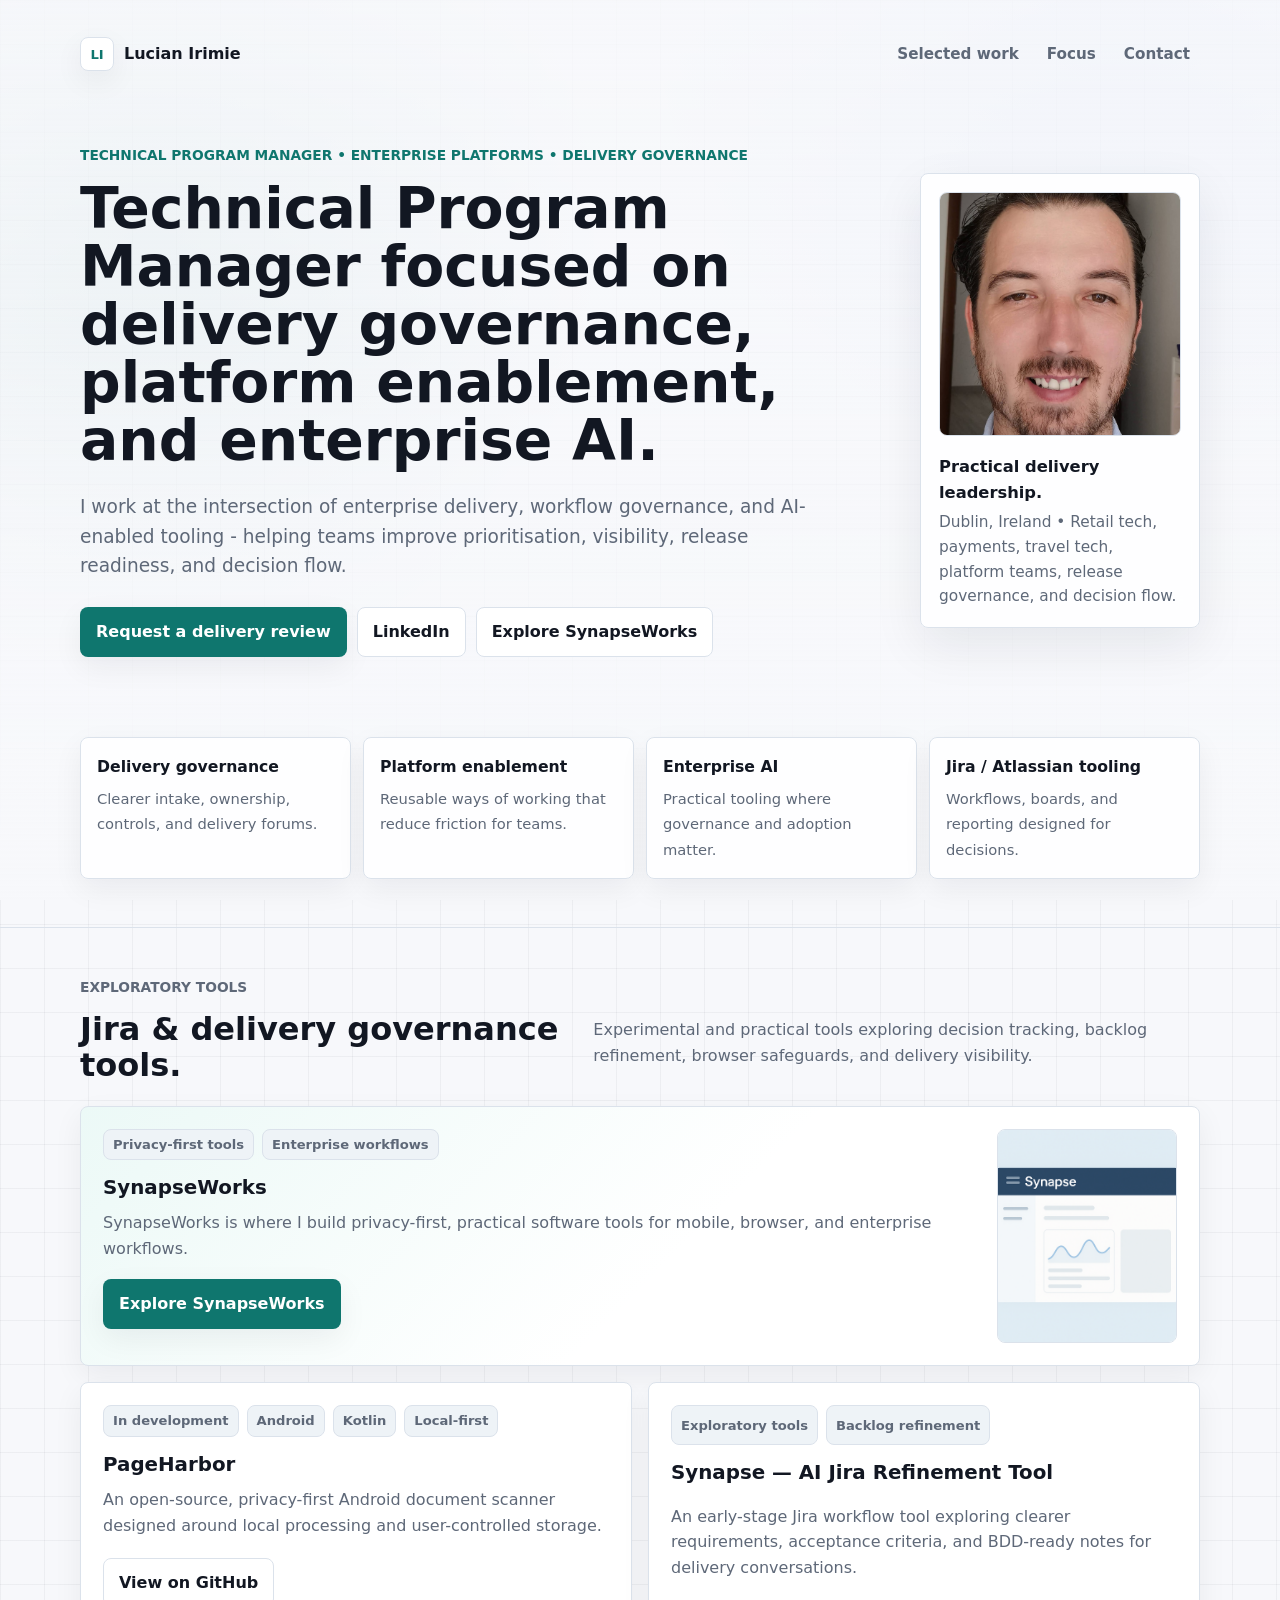
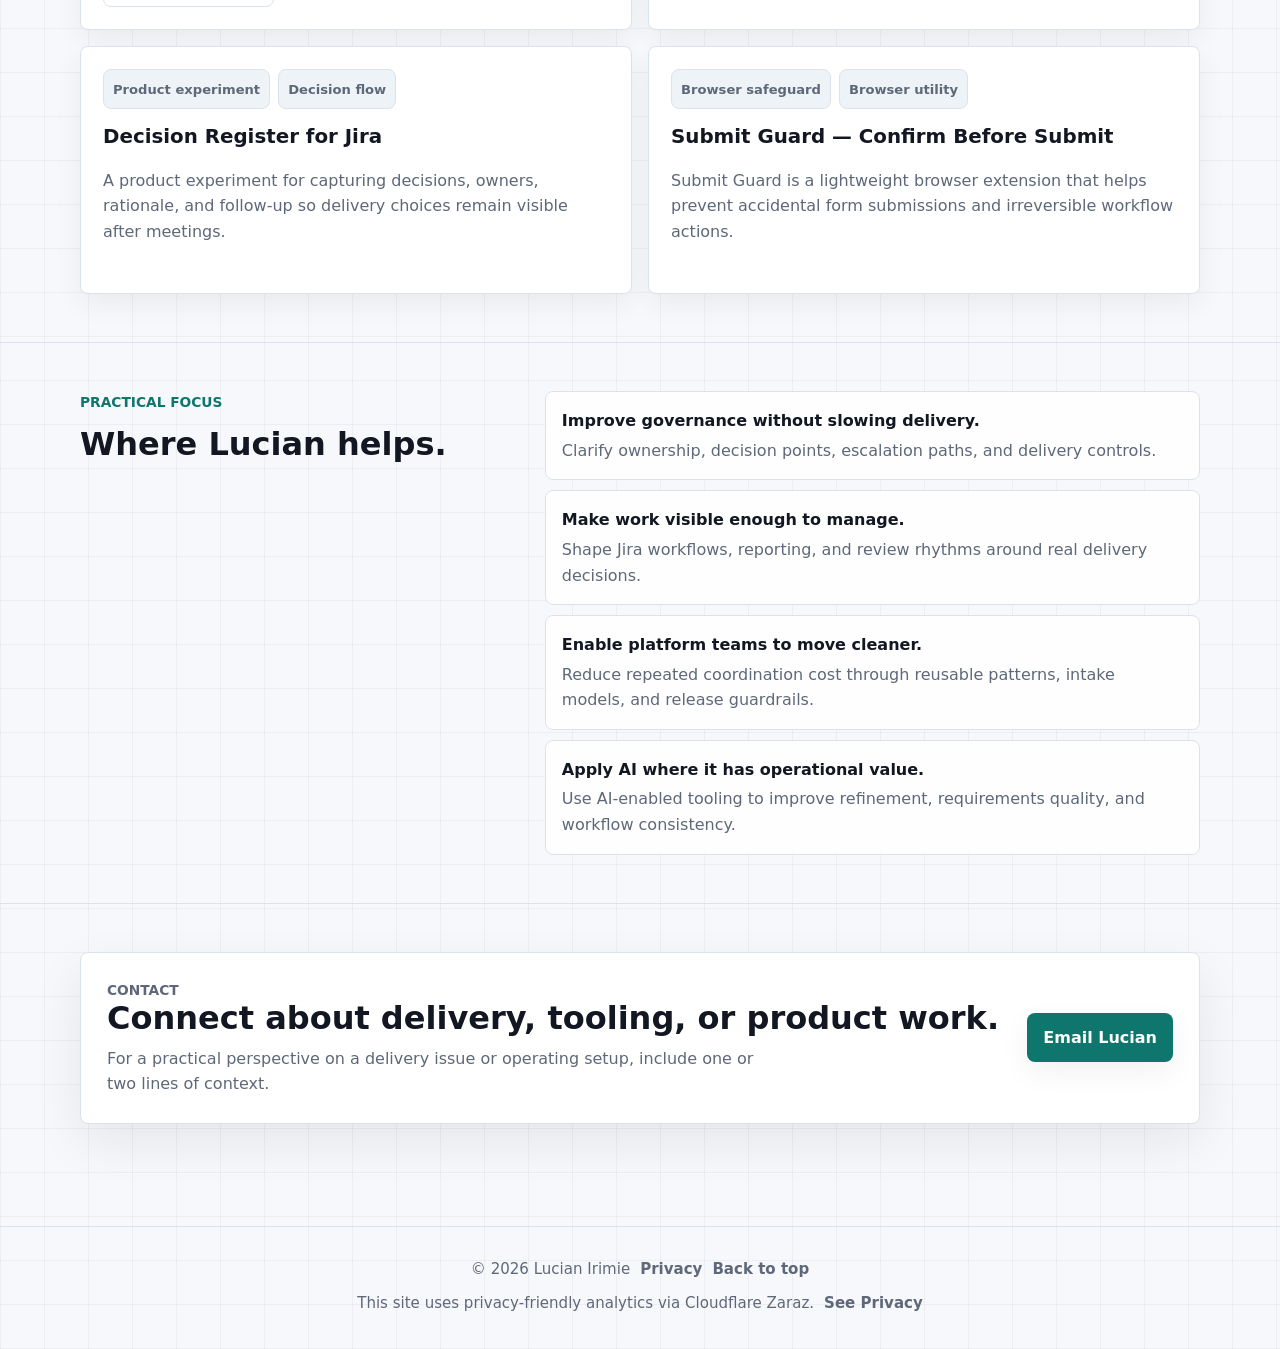
==== index.html @ dfde7362 "Add PageHarbor to personal website" ====
<!doctype html>
<html lang="en">
<head>
  <meta charset="utf-8" />
  <meta name="viewport" content="width=device-width,initial-scale=1" />

  <title>Lucian Irimie - Technical Program Manager (Dublin)</title>
  <meta name="description" content="Technical Program Manager in Dublin focused on enterprise platforms, delivery governance, AI transformation, and privacy-first software products." />
  <meta name="build" content="a409240b65177b49a47c2c579f7b86a7888f510a" />
  <link rel="canonical" href="https://www.lucianirimie.com/" />
  <meta name="robots" content="index,follow" />
  <meta name="keywords" content="Technical Program Manager Dublin, Programme Manager Dublin, Delivery Governance, Platform Enablement, Enterprise AI, Jira, Atlassian tooling, Workflow Governance, Release Readiness, Decision Flow, SynapseWorks" />
  <meta name="built-with" content="HTML, CSS • Static hosting • Cloudflare" />

  <!-- Browser UI color on mobile -->
  <meta name="theme-color" content="#f7f8fb" media="(prefers-color-scheme: light)">
  <meta name="theme-color" content="#0d1117" media="(prefers-color-scheme: dark)">

  <!-- Open Graph -->
  <meta property="og:title" content="Lucian Irimie - Technical Program Manager" />
  <meta property="og:description" content="Technical Program Manager in Dublin focused on enterprise platforms, delivery governance, AI transformation, and privacy-first software products." />
  <meta property="og:type" content="website" />
  <meta property="og:url" content="https://www.lucianirimie.com/" />
  <meta property="og:image" content="https://www.lucianirimie.com/Lucian%20Irimie.jpeg" />
  <meta property="og:image:width" content="1200" />
  <meta property="og:image:height" content="1200" />
  <meta property="og:site_name" content="Lucian Irimie" />
  <meta property="og:locale" content="en_IE" />

  <!-- Professional links -->
  <meta property="og:see_also" content="https://www.linkedin.com/in/lucianirimie/" />

  <!-- Favicon -->
  <link rel="icon" type="image/x-icon" href="/favicon.ico" />

  <!-- Preload hero image for faster LCP -->
  <link rel="preload" as="image" href="/Lucian%20Irimie.jpeg" fetchpriority="high" />

  <style>
    :root {
      color-scheme: light dark;
      --bg: #f7f8fb;
      --bg-2: #edf1f6;
      --surface: rgba(255,255,255,.86);
      --surface-strong: #ffffff;
      --ink: #121722;
      --muted: #5e6878;
      --soft: #eef3f7;
      --line: #dbe2eb;
      --accent: #0f766e;
      --accent-ink: #ffffff;
      --accent-soft: #dff5f1;
      --link: #0b5cad;
      --shadow: 0 18px 50px rgba(18,23,34,.08);
      --shadow-soft: 0 10px 30px rgba(18,23,34,.06);
      --radius: 8px;
      --max: 1120px;
    }

    @media (prefers-color-scheme: dark) {
      :root {
        --bg: #0d1117;
        --bg-2: #121821;
        --surface: rgba(18,24,33,.86);
        --surface-strong: #151c27;
        --ink: #eef3f8;
        --muted: #aab5c4;
        --soft: #192231;
        --line: #283446;
        --accent: #5eead4;
        --accent-ink: #06110f;
        --accent-soft: rgba(94,234,212,.14);
        --link: #8ec5ff;
        --shadow: 0 22px 60px rgba(0,0,0,.34);
        --shadow-soft: 0 12px 36px rgba(0,0,0,.24);
      }
    }

    * { box-sizing: border-box; }

    html { scroll-behavior: smooth; }

    body {
      margin: 0;
      min-height: 100dvh;
      font-family: system-ui, -apple-system, BlinkMacSystemFont, "Segoe UI", sans-serif;
      line-height: 1.6;
      color: var(--ink);
      background:
        radial-gradient(circle at 12% 8%, rgba(15,118,110,.12), transparent 28rem),
        radial-gradient(circle at 88% 0%, rgba(37,99,235,.10), transparent 30rem),
        linear-gradient(rgba(18,23,34,.045) 1px, transparent 1px),
        linear-gradient(90deg, rgba(18,23,34,.045) 1px, transparent 1px),
        var(--bg);
      background-size: auto, auto, 44px 44px, 44px 44px, auto;
      letter-spacing: 0;
    }

    body::before {
      content: "";
      position: fixed;
      inset: 0;
      pointer-events: none;
      background: linear-gradient(180deg, rgba(247,248,251,.86), rgba(247,248,251,.62) 38%, var(--bg) 100%);
      z-index: -1;
    }

    @media (prefers-color-scheme: dark) {
      body {
        background:
          radial-gradient(circle at 12% 8%, rgba(94,234,212,.12), transparent 28rem),
          radial-gradient(circle at 88% 0%, rgba(96,165,250,.08), transparent 30rem),
          linear-gradient(rgba(238,243,248,.035) 1px, transparent 1px),
          linear-gradient(90deg, rgba(238,243,248,.035) 1px, transparent 1px),
          var(--bg);
      }

      body::before {
        background: linear-gradient(180deg, rgba(13,17,23,.88), rgba(13,17,23,.72) 40%, var(--bg) 100%);
      }
    }

    a { color: var(--link); }

    img {
      display: block;
      max-width: 100%;
    }

    .skip-link {
      position: absolute;
      left: 18px;
      top: 12px;
      z-index: 20;
      padding: 10px 12px;
      border-radius: var(--radius);
      color: var(--accent-ink);
      background: var(--accent);
      transform: translateY(-140%);
      transition: transform .16s ease;
    }

    .skip-link:focus { transform: translateY(0); }

    .container {
      width: min(100% - 36px, var(--max));
      margin: 0 auto;
    }

    .site-header {
      padding: 22px 0 42px;
    }

    .topbar {
      display: flex;
      align-items: center;
      justify-content: space-between;
      gap: 18px;
      padding: 12px 0 34px;
    }

    .brand {
      display: inline-flex;
      align-items: center;
      gap: 10px;
      color: var(--ink);
      font-weight: 750;
      text-decoration: none;
    }

    .brand-mark {
      display: grid;
      width: 34px;
      height: 34px;
      place-items: center;
      border: 1px solid var(--line);
      border-radius: var(--radius);
      background: var(--surface-strong);
      box-shadow: var(--shadow-soft);
      color: var(--accent);
      font-size: .82rem;
      letter-spacing: 0;
    }

    .nav-links {
      display: flex;
      align-items: center;
      justify-content: flex-end;
      gap: 8px;
      flex-wrap: wrap;
    }

    .nav-links a {
      padding: 8px 10px;
      border-radius: var(--radius);
      color: var(--muted);
      font-size: .95rem;
      font-weight: 650;
      text-decoration: none;
    }

    .nav-links a:hover {
      color: var(--ink);
      background: var(--surface);
    }

    .hero {
      display: grid;
      grid-template-columns: minmax(0, 1fr) 280px;
      gap: 44px;
      align-items: center;
      padding: 36px 0 30px;
    }

    .eyebrow {
      margin: 0 0 14px;
      color: var(--accent);
      font-size: .86rem;
      font-weight: 800;
      letter-spacing: 0;
      text-transform: uppercase;
    }

    h1,
    h2,
    h3,
    p { margin-top: 0; }

    h1 {
      max-width: 820px;
      margin-bottom: 22px;
      font-size: 3.55rem;
      line-height: 1.02;
      font-weight: 760;
      letter-spacing: 0;
    }

    .hero-lede {
      max-width: 760px;
      margin-bottom: 26px;
      color: var(--muted);
      font-size: 1.16rem;
    }

    .hero-actions,
    .card-actions,
    .contact-actions {
      display: flex;
      flex-wrap: wrap;
      gap: 10px;
      align-items: center;
    }

    .btn {
      display: inline-flex;
      align-items: center;
      justify-content: center;
      min-height: 44px;
      padding: 11px 15px;
      border: 1px solid var(--line);
      border-radius: var(--radius);
      color: var(--ink);
      background: var(--surface);
      font-weight: 750;
      text-decoration: none;
      transition: transform .16s ease, border-color .16s ease, background .16s ease, box-shadow .16s ease;
    }

    .btn:hover {
      transform: translateY(-1px);
      border-color: color-mix(in srgb, var(--accent) 44%, var(--line));
      box-shadow: var(--shadow-soft);
    }

    .btn-primary {
      border-color: transparent;
      color: var(--accent-ink);
      background: var(--accent);
      box-shadow: var(--shadow-soft);
    }

    .btn-secondary {
      background: var(--surface-strong);
    }

    .btn-text {
      border-color: transparent;
      background: transparent;
      color: var(--muted);
      box-shadow: none;
    }

    .btn-text:hover {
      color: var(--ink);
      background: var(--surface);
      box-shadow: none;
    }

    .profile-card {
      align-self: center;
      justify-self: end;
      display: grid;
      gap: 18px;
      width: min(100%, 280px);
      padding: 18px;
      border: 1px solid var(--line);
      border-radius: var(--radius);
      background: var(--surface);
      box-shadow: var(--shadow);
      backdrop-filter: blur(14px);
    }

    .profile-card img {
      width: 100%;
      height: 244px;
      aspect-ratio: 1 / 1;
      border: 1px solid var(--line);
      border-radius: var(--radius);
      object-fit: cover;
      object-position: center;
      background: var(--soft);
    }

    .profile-card p {
      margin: 0;
      color: var(--muted);
      font-size: .96rem;
    }

    .profile-card strong {
      display: block;
      margin-bottom: 4px;
      color: var(--ink);
      font-size: 1.02rem;
    }

    main {
      padding-bottom: 54px;
    }

    .section {
      padding: 48px 0;
      border-top: 1px solid var(--line);
    }

    .section-header {
      display: grid;
      grid-template-columns: minmax(0, .8fr) minmax(0, 1fr);
      gap: 28px;
      align-items: end;
      margin-bottom: 22px;
    }

    h2 {
      margin-bottom: 0;
      font-size: 2rem;
      line-height: 1.12;
      font-weight: 740;
      letter-spacing: 0;
    }

    .section-header p,
    .muted {
      color: var(--muted);
    }

    .credibility-strip {
      padding-top: 8px;
      border-top: 0;
    }

    .signal-grid {
      display: grid;
      grid-template-columns: repeat(4, minmax(0, 1fr));
      gap: 12px;
    }

    .signal {
      min-height: 118px;
      padding: 16px;
      border: 1px solid var(--line);
      border-radius: var(--radius);
      background: color-mix(in srgb, var(--surface-strong) 84%, transparent);
      box-shadow: var(--shadow-soft);
    }

    .signal strong {
      display: block;
      margin-bottom: 7px;
      font-size: .98rem;
    }

    .signal span {
      color: var(--muted);
      font-size: .92rem;
    }

    .work-grid {
      display: grid;
      grid-template-columns: repeat(2, minmax(0, 1fr));
      gap: 16px;
    }

    .work-card {
      position: relative;
      display: grid;
      min-height: 248px;
      padding: 22px;
      border: 1px solid var(--line);
      border-radius: var(--radius);
      background: var(--surface-strong);
      box-shadow: var(--shadow-soft);
      overflow: hidden;
      transition: transform .16s ease, border-color .16s ease, box-shadow .16s ease;
    }

    .work-card:hover {
      transform: translateY(-2px);
      border-color: color-mix(in srgb, var(--accent) 42%, var(--line));
      box-shadow: var(--shadow);
    }

    .work-card.featured {
      grid-template-columns: minmax(0, 1fr) 180px;
      gap: 22px;
      grid-column: span 2;
      min-height: 260px;
      background:
        linear-gradient(135deg, color-mix(in srgb, var(--accent-soft) 60%, transparent), transparent 54%),
        var(--surface-strong);
    }

    .work-card h3 {
      margin-bottom: 9px;
      font-size: 1.24rem;
      line-height: 1.25;
      letter-spacing: 0;
    }

    .work-card p {
      margin-bottom: 18px;
      color: var(--muted);
    }

    .work-card .card-actions {
      margin-top: auto;
    }

    .work-meta {
      display: flex;
      flex-wrap: wrap;
      gap: 8px;
      margin-bottom: 16px;
    }

    .pill {
      display: inline-flex;
      align-items: center;
      min-height: 28px;
      padding: 4px 9px;
      border: 1px solid var(--line);
      border-radius: var(--radius);
      color: var(--muted);
      background: var(--soft);
      font-size: .82rem;
      font-weight: 700;
    }

    .work-media {
      align-self: stretch;
      min-height: 180px;
      border: 1px solid var(--line);
      border-radius: var(--radius);
      background: var(--soft);
      overflow: hidden;
    }

    .work-media img {
      width: 100%;
      height: 100%;
      object-fit: cover;
    }

    @media (min-width: 921px) {
      .work-grid {
        grid-template-columns: repeat(6, minmax(0, 1fr));
      }

      .work-card {
        grid-column: span 3;
      }

      .work-card.featured {
        grid-column: span 6;
      }
    }

    .focus-grid {
      display: grid;
      grid-template-columns: .8fr 1.2fr;
      gap: 28px;
      align-items: start;
    }

    .focus-list {
      display: grid;
      gap: 10px;
      margin: 0;
      padding: 0;
      list-style: none;
    }

    .focus-list li {
      padding: 16px;
      border: 1px solid var(--line);
      border-radius: var(--radius);
      background: var(--surface);
    }

    .focus-list strong {
      display: block;
      margin-bottom: 4px;
    }

    .focus-list span {
      color: var(--muted);
    }

    .contact-panel {
      display: grid;
      grid-template-columns: minmax(0, 1fr) auto;
      gap: 24px;
      align-items: center;
      padding: 26px;
      border: 1px solid var(--line);
      border-radius: var(--radius);
      background: var(--surface-strong);
      box-shadow: var(--shadow);
    }

    .contact-panel h2 {
      margin-bottom: 9px;
    }

    .contact-panel p {
      max-width: 680px;
      margin-bottom: 0;
      color: var(--muted);
    }

    footer {
      padding: 30px 0 34px;
      border-top: 1px solid var(--line);
      color: var(--muted);
      font-size: .94rem;
    }

    .footer-inner {
      display: grid;
      gap: 10px;
    }

    .footer-links,
    .footer-note {
      display: flex;
      gap: 10px;
      align-items: center;
      justify-content: center;
      flex-wrap: wrap;
      text-align: center;
    }

    .footer-links a,
    .footer-note a {
      color: var(--muted);
      font-weight: 650;
      text-decoration: none;
    }

    .footer-links a:hover,
    .footer-note a:hover {
      color: var(--ink);
      text-decoration: underline;
      text-underline-offset: 3px;
    }

    :focus-visible {
      outline: 3px solid color-mix(in srgb, var(--accent) 72%, white);
      outline-offset: 3px;
      border-radius: var(--radius);
    }

    @media (prefers-reduced-motion: reduce) {
      *,
      *::before,
      *::after {
        scroll-behavior: auto !important;
        transition: none !important;
      }
    }

    @media (max-width: 920px) {
      .hero {
        grid-template-columns: 1fr;
        gap: 28px;
        padding-top: 18px;
      }

      .profile-card {
        grid-template-columns: 112px minmax(0, 1fr);
        align-items: center;
        justify-self: stretch;
        width: 100%;
      }

      .profile-card img {
        width: 112px;
        height: 112px;
      }

      .section-header,
      .focus-grid,
      .contact-panel {
        grid-template-columns: 1fr;
      }

      .signal-grid {
        grid-template-columns: repeat(2, minmax(0, 1fr));
      }
    }

    @media (max-width: 680px) {
      .container {
        width: min(100% - 28px, var(--max));
      }

      .site-header {
        padding-top: 12px;
      }

      .topbar {
        align-items: flex-start;
        padding-bottom: 22px;
      }

      .nav-links {
        display: none;
      }

      h1 {
        font-size: 2.28rem;
        line-height: 1.08;
      }

      h2 {
        font-size: 1.65rem;
      }

      .hero-lede {
        font-size: 1.04rem;
      }

      .hero-actions,
      .contact-actions,
      .card-actions {
        align-items: stretch;
        flex-direction: column;
      }

      .btn {
        width: 100%;
      }

      .signal-grid,
      .work-grid {
        grid-template-columns: 1fr;
      }

      .work-card.featured {
        grid-template-columns: 1fr;
        grid-column: auto;
      }

      .work-media {
        min-height: 150px;
      }

      .profile-card {
        grid-template-columns: 84px minmax(0, 1fr);
        gap: 14px;
        padding: 14px;
      }

      .profile-card img {
        width: 84px;
        height: 84px;
      }

      .section {
        padding: 38px 0;
      }

      .contact-panel {
        padding: 20px;
      }
    }
  </style>

  <!-- JSON-LD: Person + SoftwareApplication -->
  <script type="application/ld+json">
  {
    "@context":"https://schema.org",
    "@graph":[
      {
        "@type":"Person",
        "name":"Lucian Irimie",
        "jobTitle":"Technical Program Manager",
        "url":"https://www.lucianirimie.com",
        "image":"https://www.lucianirimie.com/Lucian%20Irimie.jpeg",
        "description":"Technical Program Manager in Dublin focused on delivery governance, platform enablement, enterprise AI, and practical workflow tooling.",
        "knowsAbout":[
          "Delivery governance",
          "Platform enablement",
          "Enterprise AI",
          "Jira and Atlassian tooling",
          "Release readiness"
        ],
        "sameAs":[
          "https://www.linkedin.com/in/lucianirimie/",
          "https://github.com/lucianRME"
        ],
        "address":{
          "@type":"PostalAddress",
          "addressLocality":"Dublin",
          "addressCountry":"Ireland"
        }
      },
      {
        "@type": "SoftwareApplication",
        "name": "SynapseWorks",
        "applicationCategory": "BusinessApplication",
        "operatingSystem": "Web",
        "url": "https://synapseworks.org",
        "creator": {"@type": "Person", "name": "Lucian Irimie", "url":"https://www.lucianirimie.com"},
        "description": "SynapseWorks is a product and tooling home for delivery governance, AI-enabled workflow refinement, and Jira-oriented productivity tools.",
        "offers": {"@type":"Offer","price":"0","priceCurrency":"EUR"}
      }
    ]
  }
  </script>
</head>

<body>
  <a class="skip-link" href="#main">Skip to main content</a>

  <header class="site-header">
    <div class="container">
      <nav class="topbar" aria-label="Primary">
        <a class="brand" href="/" aria-label="Lucian Irimie home">
          <span class="brand-mark" aria-hidden="true">LI</span>
          <span>Lucian Irimie</span>
        </a>
        <div class="nav-links">
          <a href="#work">Selected work</a>
          <a href="#focus">Focus</a>
          <a href="#contact">Contact</a>
        </div>
      </nav>

      <section class="hero" aria-labelledby="hero-title">
        <div>
          <p class="eyebrow">Technical Program Manager • Enterprise Platforms • Delivery Governance</p>
          <h1 id="hero-title">Technical Program Manager focused on delivery governance, platform enablement, and enterprise AI.</h1>
          <p class="hero-lede">
            I work at the intersection of enterprise delivery, workflow governance, and AI-enabled tooling - helping teams improve prioritisation, visibility, release readiness, and decision flow.
          </p>

          <div class="hero-actions" aria-label="Primary actions">
            <a class="btn btn-primary" id="hero-contact-btn" href="mailto:contact@lucianirimie.com?subject=Delivery%20review">
              Request a delivery review
            </a>
            <a class="btn btn-secondary" id="hero-linkedin-btn" href="https://www.linkedin.com/in/lucianirimie/" target="_blank" rel="noopener">
              LinkedIn
            </a>
            <a class="btn btn-secondary" id="hero-demo-btn" href="https://synapseworks.org" target="_blank" rel="noopener">
              Explore SynapseWorks
            </a>
          </div>
        </div>

        <aside class="profile-card" aria-label="Profile summary">
          <img src="/Lucian%20Irimie.jpeg" alt="Portrait of Lucian Irimie" width="1200" height="1200" loading="eager" />
          <p>
            <strong>Practical delivery leadership.</strong>
            Dublin, Ireland • Retail tech, payments, travel tech, platform teams, release governance, and decision flow.
          </p>
        </aside>
      </section>
    </div>
  </header>

  <main id="main">
    <section class="section credibility-strip" aria-label="Positioning">
      <div class="container">
        <div class="signal-grid">
          <div class="signal">
            <strong>Delivery governance</strong>
            <span>Clearer intake, ownership, controls, and delivery forums.</span>
          </div>
          <div class="signal">
            <strong>Platform enablement</strong>
            <span>Reusable ways of working that reduce friction for teams.</span>
          </div>
          <div class="signal">
            <strong>Enterprise AI</strong>
            <span>Practical tooling where governance and adoption matter.</span>
          </div>
          <div class="signal">
            <strong>Jira / Atlassian tooling</strong>
            <span>Workflows, boards, and reporting designed for decisions.</span>
          </div>
        </div>
      </div>
    </section>

    <section class="section" id="work" aria-labelledby="work-title">
      <div class="container">
        <div class="section-header">
          <div>
            <p class="eyebrow">Exploratory tools</p>
            <h2 id="work-title">Jira &amp; delivery governance tools.</h2>
          </div>
          <p>
            Experimental and practical tools exploring decision tracking, backlog refinement, browser safeguards, and delivery visibility.
          </p>
        </div>

        <div class="work-grid">
          <article class="work-card featured">
            <div>
              <div class="work-meta" aria-label="SynapseWorks themes">
                <span class="pill">Privacy-first tools</span>
                <span class="pill">Enterprise workflows</span>
              </div>
              <h3>SynapseWorks</h3>
              <p>
                SynapseWorks is where I build privacy-first, practical software tools for mobile, browser, and enterprise workflows.
              </p>
              <div class="card-actions">
                <a class="btn btn-primary" id="synapse-demo-btn" href="https://synapseworks.org" target="_blank" rel="noopener">
                  Explore SynapseWorks
                </a>
              </div>
            </div>
            <div class="work-media" aria-hidden="true">
              <img src="/synapse-preview.png" alt="" loading="lazy" width="560" height="360" />
            </div>
          </article>

          <article class="work-card">
            <div class="work-meta">
              <span class="pill">In development</span>
              <span class="pill">Android</span>
              <span class="pill">Kotlin</span>
              <span class="pill">Local-first</span>
            </div>
            <h3>PageHarbor</h3>
            <p>
              An open-source, privacy-first Android document scanner designed around local processing and user-controlled storage.
            </p>
            <div class="card-actions">
              <a class="btn btn-secondary" id="pageharbor-github-btn" href="https://github.com/lucianRME/pageharbor-android" target="_blank" rel="noopener">
                View on GitHub
              </a>
            </div>
          </article>

          <article class="work-card">
            <div class="work-meta">
              <span class="pill">Exploratory tools</span>
              <span class="pill">Backlog refinement</span>
            </div>
            <h3>Synapse &mdash; AI Jira Refinement Tool</h3>
            <p>
              An early-stage Jira workflow tool exploring clearer requirements, acceptance criteria, and BDD-ready notes for delivery conversations.
            </p>
          </article>

          <article class="work-card">
            <div class="work-meta">
              <span class="pill">Product experiment</span>
              <span class="pill">Decision flow</span>
            </div>
            <h3>Decision Register for Jira</h3>
            <p>
              A product experiment for capturing decisions, owners, rationale, and follow-up so delivery choices remain visible after meetings.
            </p>
          </article>

          <article class="work-card">
            <div class="work-meta">
              <span class="pill">Browser safeguard</span>
              <span class="pill">Browser utility</span>
            </div>
            <h3>Submit Guard &mdash; Confirm Before Submit</h3>
            <p>
              Submit Guard is a lightweight browser extension that helps prevent accidental form submissions and irreversible workflow actions.
            </p>
          </article>
        </div>
      </div>
    </section>

    <section class="section" id="focus" aria-labelledby="focus-title">
      <div class="container">
        <div class="focus-grid">
          <div>
            <p class="eyebrow">Practical focus</p>
            <h2 id="focus-title">Where Lucian helps.</h2>
          </div>

          <ul class="focus-list">
            <li>
              <strong>Improve governance without slowing delivery.</strong>
              <span>Clarify ownership, decision points, escalation paths, and delivery controls.</span>
            </li>
            <li>
              <strong>Make work visible enough to manage.</strong>
              <span>Shape Jira workflows, reporting, and review rhythms around real delivery decisions.</span>
            </li>
            <li>
              <strong>Enable platform teams to move cleaner.</strong>
              <span>Reduce repeated coordination cost through reusable patterns, intake models, and release guardrails.</span>
            </li>
            <li>
              <strong>Apply AI where it has operational value.</strong>
              <span>Use AI-enabled tooling to improve refinement, requirements quality, and workflow consistency.</span>
            </li>
          </ul>
        </div>
      </div>
    </section>

    <section class="section" id="contact" aria-labelledby="contact-title">
      <div class="container">
        <div class="contact-panel">
          <div>
            <p class="eyebrow">Contact</p>
            <h2 id="contact-title">Connect about delivery, tooling, or product work.</h2>
            <p>
              For a practical perspective on a delivery issue or operating setup, include one or two lines of context.
            </p>
          </div>
          <div class="contact-actions">
            <a class="btn btn-primary" href="mailto:contact@lucianirimie.com">
              Email Lucian
            </a>
          </div>
        </div>
      </div>
    </section>
  </main>

  <footer>
    <div class="container footer-inner">
      <div class="footer-links">
        <span>&copy; <span id="y"></span> Lucian Irimie</span>
        <a href="/privacy/" class="footer-link">Privacy</a>
        <a href="#main" class="footer-link">Back to top</a>
      </div>
      <div class="footer-note">
        <span>This site uses privacy-friendly analytics via Cloudflare Zaraz.</span>
        <a href="/privacy/">See Privacy</a>
      </div>
    </div>
  </footer>

  <script>
    document.getElementById('y').textContent = new Date().getFullYear();
  </script>
</body>
</html>
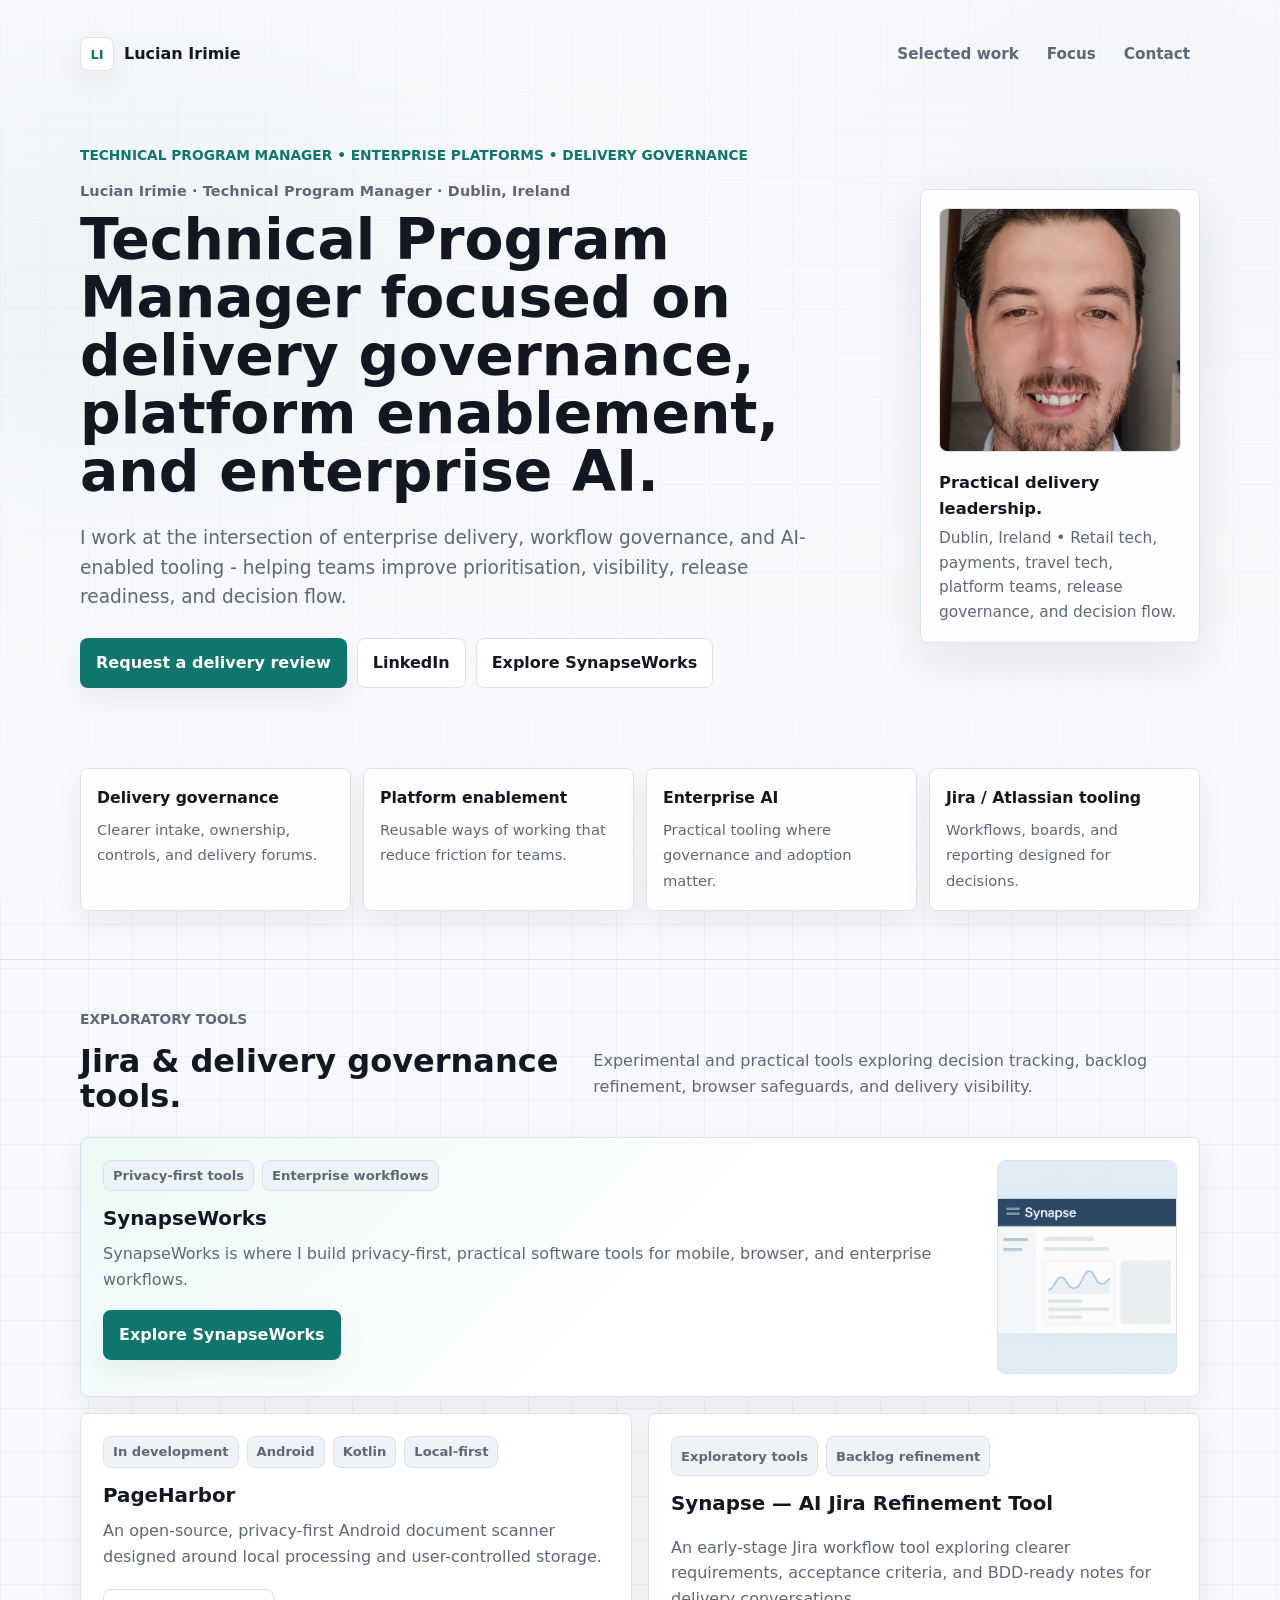
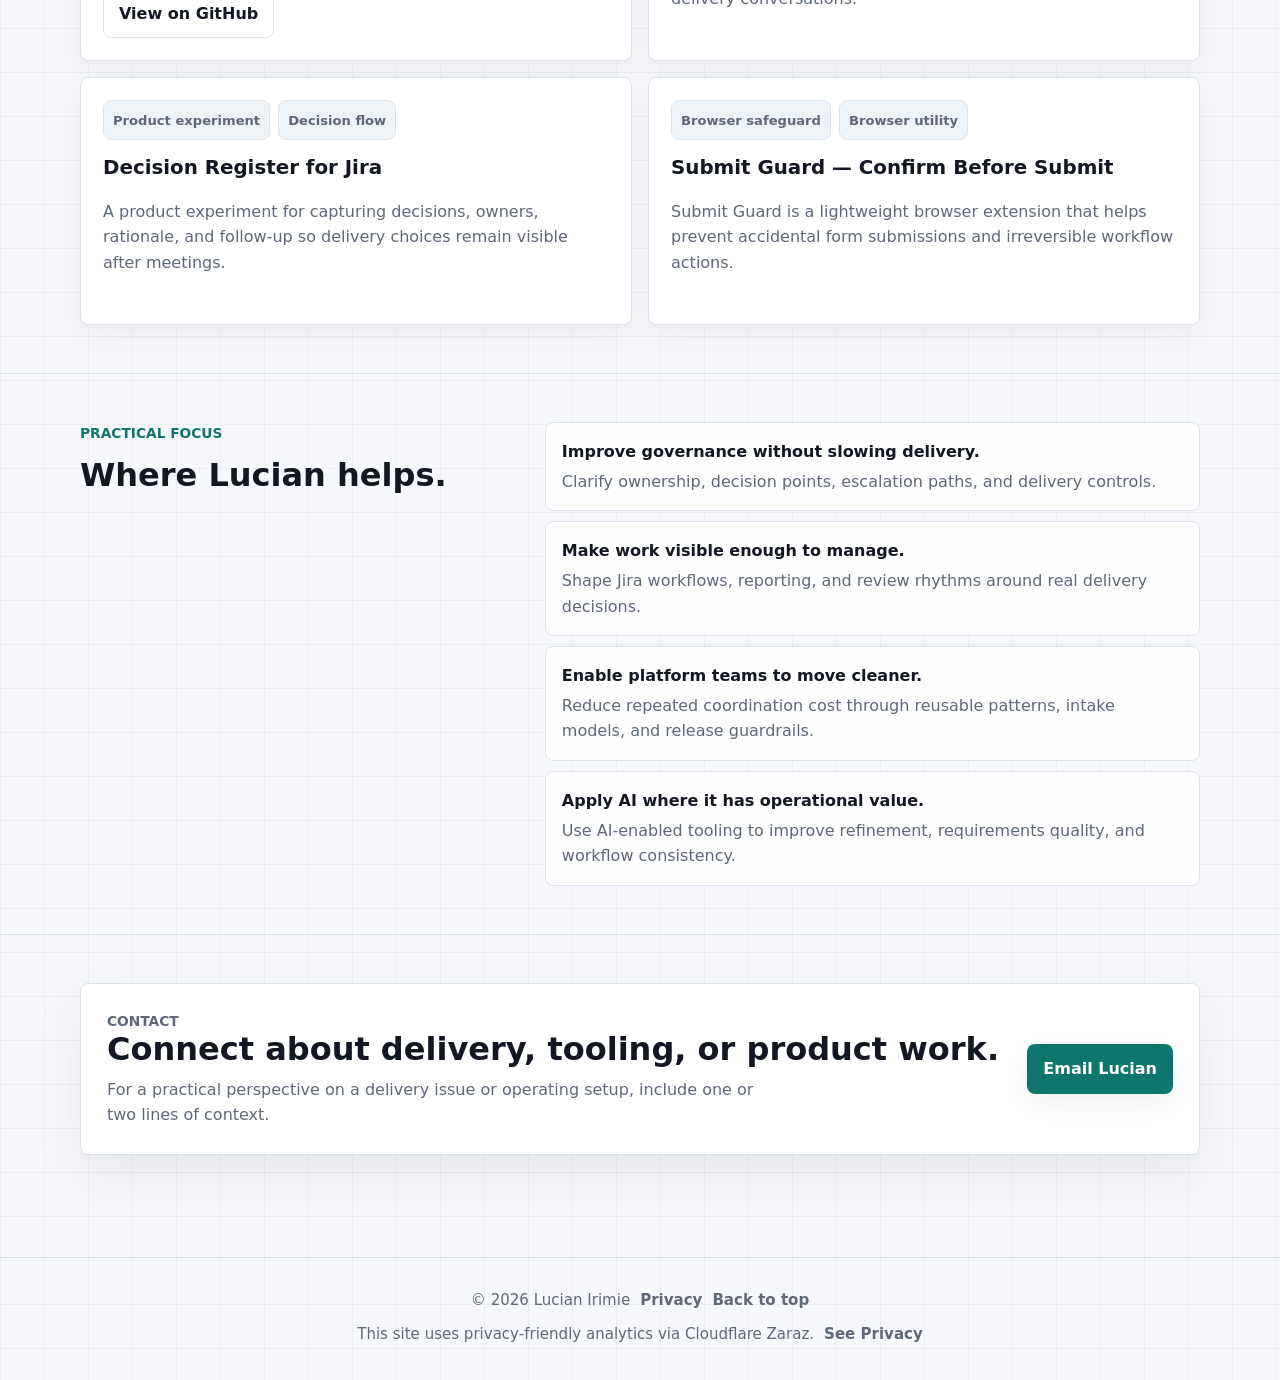
==== commit 2eee84f1: "Improve personal SEO identity signals" ====
--- a/index.html
+++ b/index.html
@@ -21,7 +21,7 @@
   <meta property="og:description" content="Technical Program Manager in Dublin focused on enterprise platforms, delivery governance, AI transformation, and privacy-first software products." />
   <meta property="og:type" content="website" />
   <meta property="og:url" content="https://www.lucianirimie.com/" />
-  <meta property="og:image" content="https://www.lucianirimie.com/Lucian%20Irimie.jpeg" />
+  <meta property="og:image" content="https://www.lucianirimie.com/lucian-irimie-dublin.jpg" />
   <meta property="og:image:width" content="1200" />
   <meta property="og:image:height" content="1200" />
   <meta property="og:site_name" content="Lucian Irimie" />
@@ -34,7 +34,7 @@
   <link rel="icon" type="image/x-icon" href="/favicon.ico" />
 
   <!-- Preload hero image for faster LCP -->
-  <link rel="preload" as="image" href="/Lucian%20Irimie.jpeg" fetchpriority="high" />
+  <link rel="preload" as="image" href="/lucian-irimie-dublin.jpg" fetchpriority="high" />
 
   <style>
     :root {
@@ -221,6 +221,14 @@
       text-transform: uppercase;
     }
 
+    .identity-line {
+      margin: 0 0 8px;
+      color: var(--muted);
+      font-size: .9rem;
+      font-weight: 650;
+      letter-spacing: .01em;
+    }
+
     h1,
     h2,
     h3,
@@ -706,18 +714,35 @@
     }
   </style>
 
-  <!-- JSON-LD: Person + SoftwareApplication -->
+  <!-- JSON-LD: WebSite + ProfilePage + Person + SoftwareApplication -->
   <script type="application/ld+json">
   {
     "@context":"https://schema.org",
     "@graph":[
       {
+        "@id":"https://www.lucianirimie.com/#website",
+        "@type":"WebSite",
+        "name":"Lucian Irimie",
+        "url":"https://www.lucianirimie.com/",
+        "publisher":{"@id":"https://www.lucianirimie.com/#person"}
+      },
+      {
+        "@id":"https://www.lucianirimie.com/#profile",
+        "@type":"ProfilePage",
+        "url":"https://www.lucianirimie.com/",
+        "name":"Lucian Irimie, Technical Program Manager in Dublin, Ireland",
+        "isPartOf":{"@id":"https://www.lucianirimie.com/#website"},
+        "mainEntity":{"@id":"https://www.lucianirimie.com/#person"}
+      },
+      {
+        "@id":"https://www.lucianirimie.com/#person",
         "@type":"Person",
         "name":"Lucian Irimie",
         "jobTitle":"Technical Program Manager",
-        "url":"https://www.lucianirimie.com",
-        "image":"https://www.lucianirimie.com/Lucian%20Irimie.jpeg",
+        "url":"https://www.lucianirimie.com/",
+        "image":"https://www.lucianirimie.com/lucian-irimie-dublin.jpg",
         "description":"Technical Program Manager in Dublin focused on delivery governance, platform enablement, enterprise AI, and practical workflow tooling.",
+        "mainEntityOfPage":{"@id":"https://www.lucianirimie.com/#profile"},
         "knowsAbout":[
           "Delivery governance",
           "Platform enablement",
@@ -741,7 +766,7 @@
         "applicationCategory": "BusinessApplication",
         "operatingSystem": "Web",
         "url": "https://synapseworks.org",
-        "creator": {"@type": "Person", "name": "Lucian Irimie", "url":"https://www.lucianirimie.com"},
+        "creator":{"@id":"https://www.lucianirimie.com/#person"},
         "description": "SynapseWorks is a product and tooling home for delivery governance, AI-enabled workflow refinement, and Jira-oriented productivity tools.",
         "offers": {"@type":"Offer","price":"0","priceCurrency":"EUR"}
       }
@@ -770,6 +795,7 @@
       <section class="hero" aria-labelledby="hero-title">
         <div>
           <p class="eyebrow">Technical Program Manager • Enterprise Platforms • Delivery Governance</p>
+          <p class="identity-line">Lucian Irimie · Technical Program Manager · Dublin, Ireland</p>
           <h1 id="hero-title">Technical Program Manager focused on delivery governance, platform enablement, and enterprise AI.</h1>
           <p class="hero-lede">
             I work at the intersection of enterprise delivery, workflow governance, and AI-enabled tooling - helping teams improve prioritisation, visibility, release readiness, and decision flow.
@@ -789,7 +815,7 @@
         </div>
 
         <aside class="profile-card" aria-label="Profile summary">
-          <img src="/Lucian%20Irimie.jpeg" alt="Portrait of Lucian Irimie" width="1200" height="1200" loading="eager" />
+          <img src="/lucian-irimie-dublin.jpg" alt="Lucian Irimie, Technical Program Manager in Dublin, Ireland" width="1200" height="1200" loading="eager" />
           <p>
             <strong>Practical delivery leadership.</strong>
             Dublin, Ireland • Retail tech, payments, travel tech, platform teams, release governance, and decision flow.
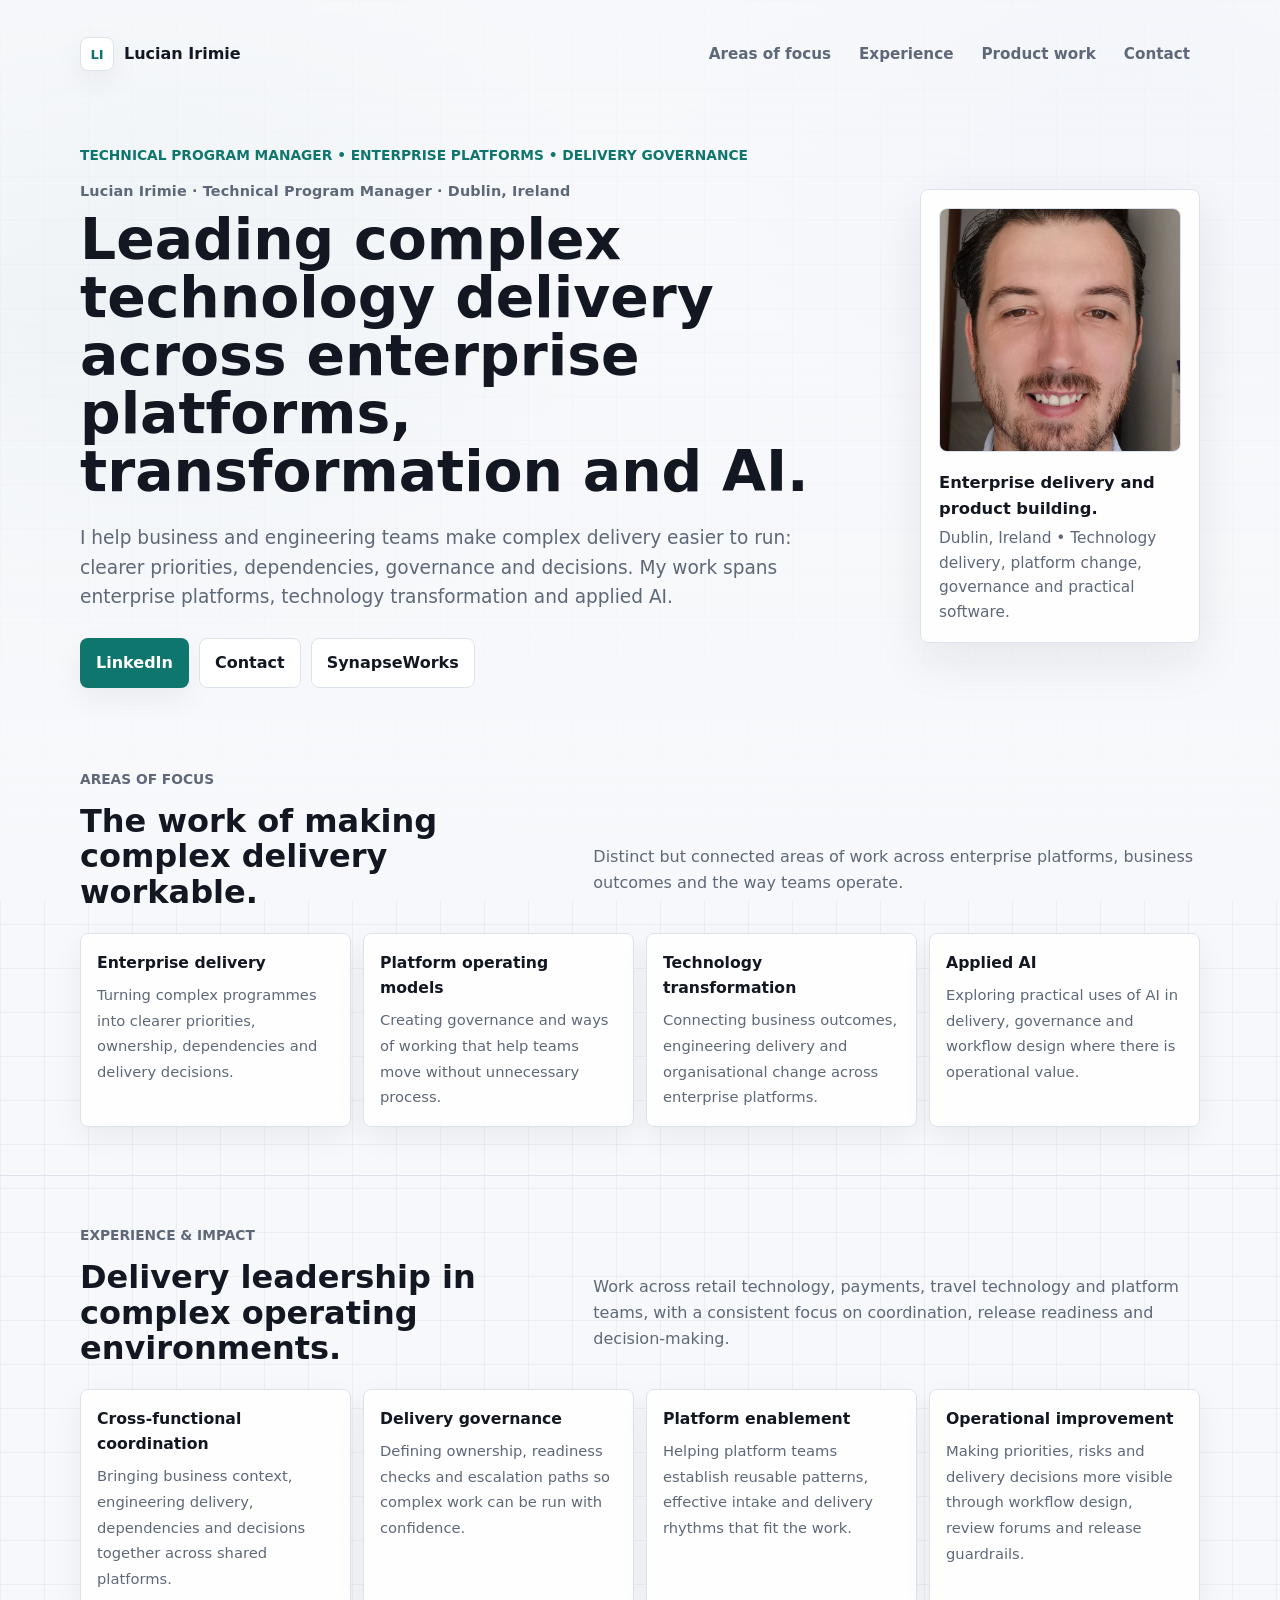
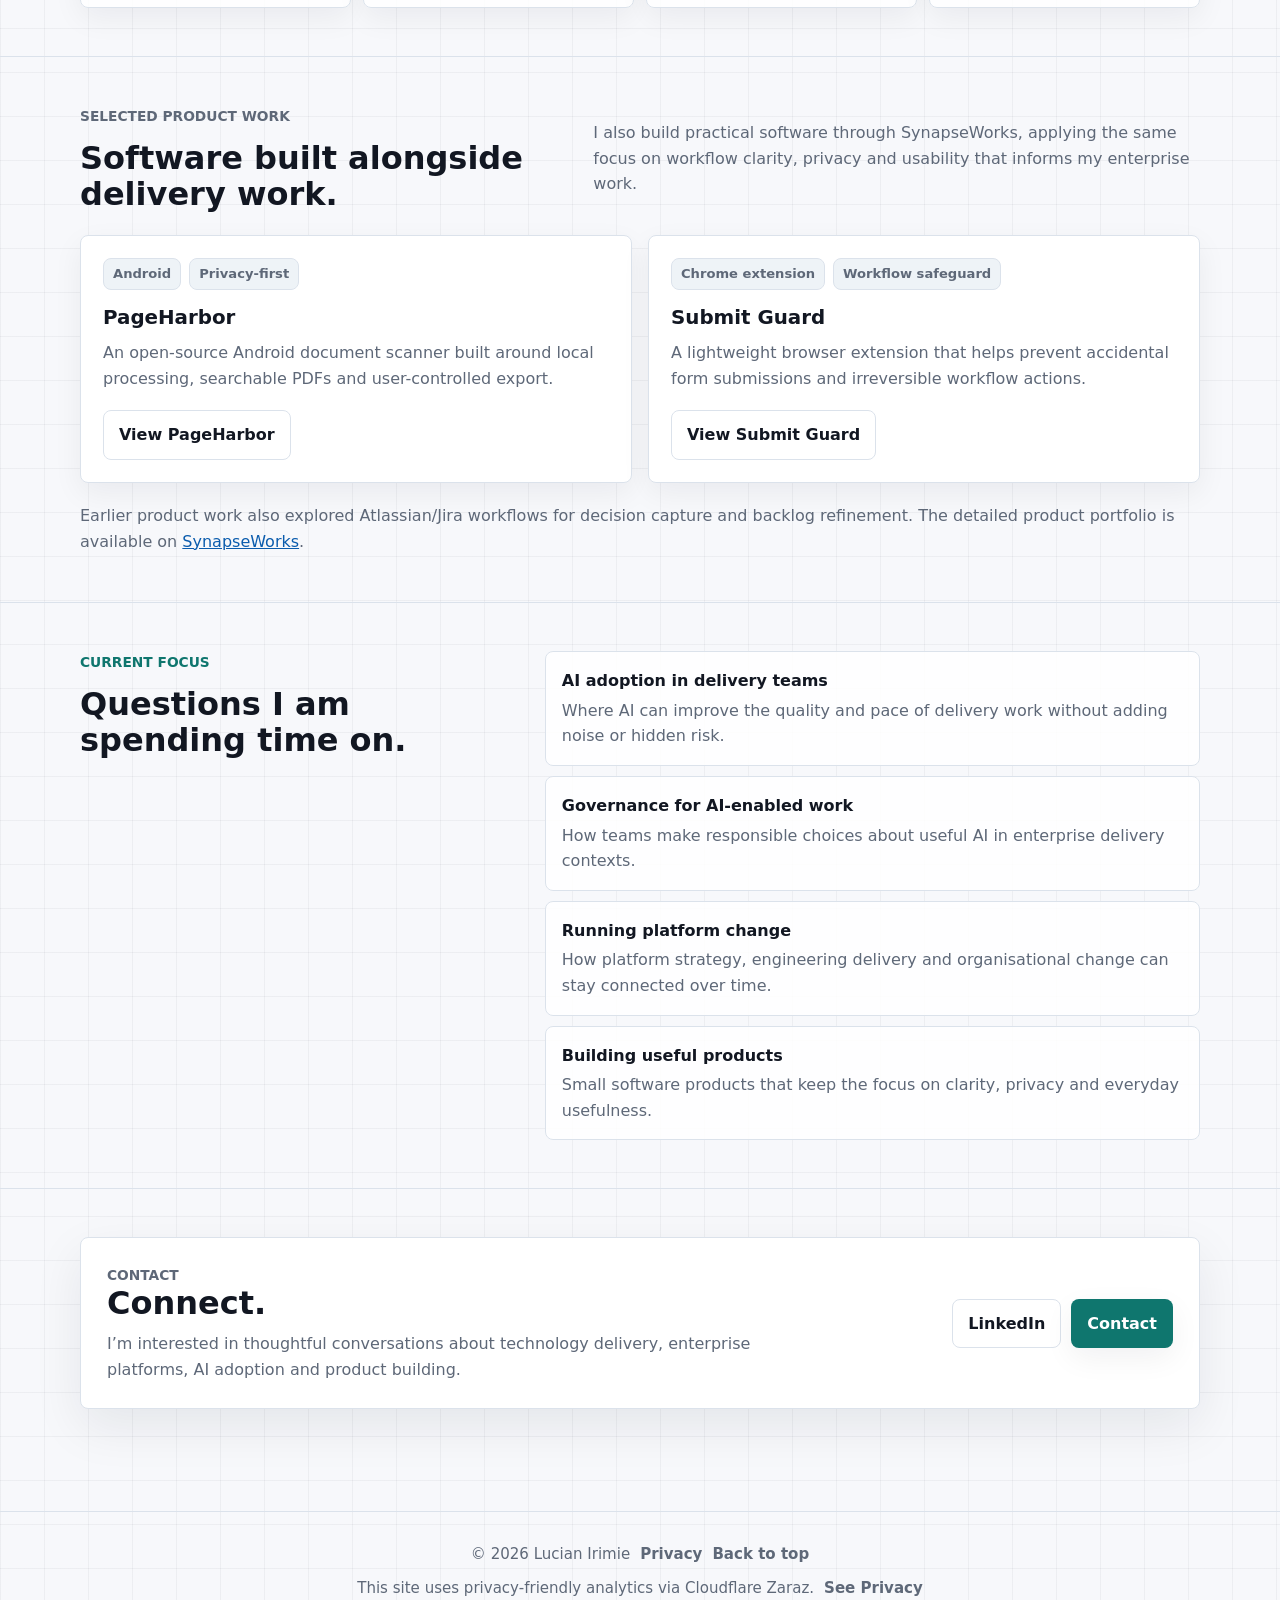
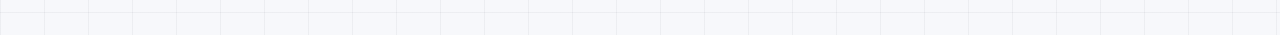
==== commit 3fabdd53: "feat: sharpen professional homepage positioning" ====
--- a/index.html
+++ b/index.html
@@ -4,12 +4,12 @@
   <meta charset="utf-8" />
   <meta name="viewport" content="width=device-width,initial-scale=1" />
 
-  <title>Lucian Irimie - Technical Program Manager (Dublin)</title>
-  <meta name="description" content="Technical Program Manager in Dublin focused on enterprise platforms, delivery governance, AI transformation, and privacy-first software products." />
+  <title>Lucian Irimie | Enterprise Technology Delivery &amp; Platforms</title>
+  <meta name="description" content="Technical Program Manager working across enterprise platforms, delivery governance, technology transformation and applied AI." />
   <meta name="build" content="a409240b65177b49a47c2c579f7b86a7888f510a" />
   <link rel="canonical" href="https://www.lucianirimie.com/" />
   <meta name="robots" content="index,follow" />
-  <meta name="keywords" content="Technical Program Manager Dublin, Programme Manager Dublin, Delivery Governance, Platform Enablement, Enterprise AI, Jira, Atlassian tooling, Workflow Governance, Release Readiness, Decision Flow, SynapseWorks" />
+  <meta name="keywords" content="Technical Program Manager Dublin, Enterprise Platforms, Delivery Governance, Technology Transformation, Applied AI, Platform Operating Models, SynapseWorks" />
   <meta name="built-with" content="HTML, CSS • Static hosting • Cloudflare" />
 
   <!-- Browser UI color on mobile -->
@@ -17,8 +17,8 @@
   <meta name="theme-color" content="#0d1117" media="(prefers-color-scheme: dark)">
 
   <!-- Open Graph -->
-  <meta property="og:title" content="Lucian Irimie - Technical Program Manager" />
-  <meta property="og:description" content="Technical Program Manager in Dublin focused on enterprise platforms, delivery governance, AI transformation, and privacy-first software products." />
+  <meta property="og:title" content="Lucian Irimie | Enterprise Technology Delivery &amp; Platforms" />
+  <meta property="og:description" content="Technical Program Manager working across enterprise platforms, delivery governance, technology transformation and applied AI." />
   <meta property="og:type" content="website" />
   <meta property="og:url" content="https://www.lucianirimie.com/" />
   <meta property="og:image" content="https://www.lucianirimie.com/lucian-irimie-dublin.jpg" />
@@ -741,13 +741,14 @@
         "jobTitle":"Technical Program Manager",
         "url":"https://www.lucianirimie.com/",
         "image":"https://www.lucianirimie.com/lucian-irimie-dublin.jpg",
-        "description":"Technical Program Manager in Dublin focused on delivery governance, platform enablement, enterprise AI, and practical workflow tooling.",
+        "description":"Technical Program Manager working across enterprise platforms, delivery governance, technology transformation and applied AI.",
         "mainEntityOfPage":{"@id":"https://www.lucianirimie.com/#profile"},
         "knowsAbout":[
           "Delivery governance",
           "Platform enablement",
-          "Enterprise AI",
-          "Jira and Atlassian tooling",
+          "Applied AI",
+          "Technology transformation",
+          "Platform operating models",
           "Release readiness"
         ],
         "sameAs":[
@@ -759,16 +760,6 @@
           "addressLocality":"Dublin",
           "addressCountry":"Ireland"
         }
-      },
-      {
-        "@type": "SoftwareApplication",
-        "name": "SynapseWorks",
-        "applicationCategory": "BusinessApplication",
-        "operatingSystem": "Web",
-        "url": "https://synapseworks.org",
-        "creator":{"@id":"https://www.lucianirimie.com/#person"},
-        "description": "SynapseWorks is a product and tooling home for delivery governance, AI-enabled workflow refinement, and Jira-oriented productivity tools.",
-        "offers": {"@type":"Offer","price":"0","priceCurrency":"EUR"}
       }
     ]
   }
@@ -786,8 +777,9 @@
           <span>Lucian Irimie</span>
         </a>
         <div class="nav-links">
-          <a href="#work">Selected work</a>
-          <a href="#focus">Focus</a>
+          <a href="#areas">Areas of focus</a>
+          <a href="#experience">Experience</a>
+          <a href="#products">Product work</a>
           <a href="#contact">Contact</a>
         </div>
       </nav>
@@ -796,20 +788,20 @@
         <div>
           <p class="eyebrow">Technical Program Manager • Enterprise Platforms • Delivery Governance</p>
           <p class="identity-line">Lucian Irimie · Technical Program Manager · Dublin, Ireland</p>
-          <h1 id="hero-title">Technical Program Manager focused on delivery governance, platform enablement, and enterprise AI.</h1>
+          <h1 id="hero-title">Leading complex technology delivery across enterprise platforms, transformation and AI.</h1>
           <p class="hero-lede">
-            I work at the intersection of enterprise delivery, workflow governance, and AI-enabled tooling - helping teams improve prioritisation, visibility, release readiness, and decision flow.
+            I help business and engineering teams make complex delivery easier to run: clearer priorities, dependencies, governance and decisions. My work spans enterprise platforms, technology transformation and applied AI.
           </p>
 
           <div class="hero-actions" aria-label="Primary actions">
-            <a class="btn btn-primary" id="hero-contact-btn" href="mailto:contact@lucianirimie.com?subject=Delivery%20review">
-              Request a delivery review
-            </a>
-            <a class="btn btn-secondary" id="hero-linkedin-btn" href="https://www.linkedin.com/in/lucianirimie/" target="_blank" rel="noopener">
+            <a class="btn btn-primary" id="hero-linkedin-btn" href="https://www.linkedin.com/in/lucianirimie/" target="_blank" rel="noopener">
               LinkedIn
             </a>
-            <a class="btn btn-secondary" id="hero-demo-btn" href="https://synapseworks.org" target="_blank" rel="noopener">
-              Explore SynapseWorks
+            <a class="btn btn-secondary" id="hero-contact-btn" href="mailto:contact@lucianirimie.com">
+              Contact
+            </a>
+            <a class="btn btn-secondary" id="hero-synapseworks-btn" href="https://synapseworks.org" target="_blank" rel="noopener">
+              SynapseWorks
             </a>
           </div>
         </div>
@@ -817,8 +809,8 @@
         <aside class="profile-card" aria-label="Profile summary">
           <img src="/lucian-irimie-dublin.jpg" alt="Lucian Irimie, Technical Program Manager in Dublin, Ireland" width="1200" height="1200" loading="eager" />
           <p>
-            <strong>Practical delivery leadership.</strong>
-            Dublin, Ireland • Retail tech, payments, travel tech, platform teams, release governance, and decision flow.
+            <strong>Enterprise delivery and product building.</strong>
+            Dublin, Ireland • Technology delivery, platform change, governance and practical software.
           </p>
         </aside>
       </section>
@@ -826,114 +818,80 @@
   </header>
 
   <main id="main">
-    <section class="section credibility-strip" aria-label="Positioning">
+    <section class="section credibility-strip" id="areas" aria-labelledby="areas-title">
       <div class="container">
+        <div class="section-header">
+          <div>
+            <p class="eyebrow">Areas of focus</p>
+            <h2 id="areas-title">The work of making complex delivery workable.</h2>
+          </div>
+          <p>Distinct but connected areas of work across enterprise platforms, business outcomes and the way teams operate.</p>
+        </div>
         <div class="signal-grid">
           <div class="signal">
-            <strong>Delivery governance</strong>
-            <span>Clearer intake, ownership, controls, and delivery forums.</span>
+            <strong>Enterprise delivery</strong>
+            <span>Turning complex programmes into clearer priorities, ownership, dependencies and delivery decisions.</span>
           </div>
           <div class="signal">
-            <strong>Platform enablement</strong>
-            <span>Reusable ways of working that reduce friction for teams.</span>
+            <strong>Platform operating models</strong>
+            <span>Creating governance and ways of working that help teams move without unnecessary process.</span>
           </div>
           <div class="signal">
-            <strong>Enterprise AI</strong>
-            <span>Practical tooling where governance and adoption matter.</span>
+            <strong>Technology transformation</strong>
+            <span>Connecting business outcomes, engineering delivery and organisational change across enterprise platforms.</span>
           </div>
           <div class="signal">
-            <strong>Jira / Atlassian tooling</strong>
-            <span>Workflows, boards, and reporting designed for decisions.</span>
+            <strong>Applied AI</strong>
+            <span>Exploring practical uses of AI in delivery, governance and workflow design where there is operational value.</span>
           </div>
         </div>
       </div>
     </section>
 
-    <section class="section" id="work" aria-labelledby="work-title">
+    <section class="section" id="experience" aria-labelledby="experience-title">
       <div class="container">
         <div class="section-header">
           <div>
-            <p class="eyebrow">Exploratory tools</p>
-            <h2 id="work-title">Jira &amp; delivery governance tools.</h2>
+            <p class="eyebrow">Experience &amp; impact</p>
+            <h2 id="experience-title">Delivery leadership in complex operating environments.</h2>
           </div>
           <p>
-            Experimental and practical tools exploring decision tracking, backlog refinement, browser safeguards, and delivery visibility.
+            Work across retail technology, payments, travel technology and platform teams, with a consistent focus on coordination, release readiness and decision-making.
           </p>
         </div>
-
+        <div class="signal-grid">
+          <div class="signal"><strong>Cross-functional coordination</strong><span>Bringing business context, engineering delivery, dependencies and decisions together across shared platforms.</span></div>
+          <div class="signal"><strong>Delivery governance</strong><span>Defining ownership, readiness checks and escalation paths so complex work can be run with confidence.</span></div>
+          <div class="signal"><strong>Platform enablement</strong><span>Helping platform teams establish reusable patterns, effective intake and delivery rhythms that fit the work.</span></div>
+          <div class="signal"><strong>Operational improvement</strong><span>Making priorities, risks and delivery decisions more visible through workflow design, review forums and release guardrails.</span></div>
+        </div>
+      </div>
+    </section>
+
+    <section class="section" id="products" aria-labelledby="products-title">
+      <div class="container">
+        <div class="section-header">
+          <div>
+            <p class="eyebrow">Selected product work</p>
+            <h2 id="products-title">Software built alongside delivery work.</h2>
+          </div>
+          <p>I also build practical software through SynapseWorks, applying the same focus on workflow clarity, privacy and usability that informs my enterprise work.</p>
+        </div>
         <div class="work-grid">
-          <article class="work-card featured">
-            <div>
-              <div class="work-meta" aria-label="SynapseWorks themes">
-                <span class="pill">Privacy-first tools</span>
-                <span class="pill">Enterprise workflows</span>
-              </div>
-              <h3>SynapseWorks</h3>
-              <p>
-                SynapseWorks is where I build privacy-first, practical software tools for mobile, browser, and enterprise workflows.
-              </p>
-              <div class="card-actions">
-                <a class="btn btn-primary" id="synapse-demo-btn" href="https://synapseworks.org" target="_blank" rel="noopener">
-                  Explore SynapseWorks
-                </a>
-              </div>
-            </div>
-            <div class="work-media" aria-hidden="true">
-              <img src="/synapse-preview.png" alt="" loading="lazy" width="560" height="360" />
-            </div>
+          <article class="work-card">
+            <div class="work-meta"><span class="pill">Android</span><span class="pill">Privacy-first</span></div>
+            <h3>PageHarbor</h3>
+            <p>An open-source Android document scanner built around local processing, searchable PDFs and user-controlled export.</p>
+            <div class="card-actions"><a class="btn btn-secondary" href="https://synapseworks.org/pageharbor/" target="_blank" rel="noopener">View PageHarbor</a></div>
           </article>
-
           <article class="work-card">
-            <div class="work-meta">
-              <span class="pill">In development</span>
-              <span class="pill">Android</span>
-              <span class="pill">Kotlin</span>
-              <span class="pill">Local-first</span>
-            </div>
-            <h3>PageHarbor</h3>
-            <p>
-              An open-source, privacy-first Android document scanner designed around local processing and user-controlled storage.
-            </p>
-            <div class="card-actions">
-              <a class="btn btn-secondary" id="pageharbor-github-btn" href="https://github.com/lucianRME/pageharbor-android" target="_blank" rel="noopener">
-                View on GitHub
-              </a>
-            </div>
-          </article>
-
-          <article class="work-card">
-            <div class="work-meta">
-              <span class="pill">Exploratory tools</span>
-              <span class="pill">Backlog refinement</span>
-            </div>
-            <h3>Synapse &mdash; AI Jira Refinement Tool</h3>
-            <p>
-              An early-stage Jira workflow tool exploring clearer requirements, acceptance criteria, and BDD-ready notes for delivery conversations.
-            </p>
-          </article>
-
-          <article class="work-card">
-            <div class="work-meta">
-              <span class="pill">Product experiment</span>
-              <span class="pill">Decision flow</span>
-            </div>
-            <h3>Decision Register for Jira</h3>
-            <p>
-              A product experiment for capturing decisions, owners, rationale, and follow-up so delivery choices remain visible after meetings.
-            </p>
-          </article>
-
-          <article class="work-card">
-            <div class="work-meta">
-              <span class="pill">Browser safeguard</span>
-              <span class="pill">Browser utility</span>
-            </div>
-            <h3>Submit Guard &mdash; Confirm Before Submit</h3>
-            <p>
-              Submit Guard is a lightweight browser extension that helps prevent accidental form submissions and irreversible workflow actions.
-            </p>
+            <div class="work-meta"><span class="pill">Chrome extension</span><span class="pill">Workflow safeguard</span></div>
+            <h3>Submit Guard</h3>
+            <p>A lightweight browser extension that helps prevent accidental form submissions and irreversible workflow actions.</p>
+            <div class="card-actions"><a class="btn btn-secondary" href="https://synapseworks.org/products/submit-guard/" target="_blank" rel="noopener">View Submit Guard</a></div>
           </article>
         </div>
+        <p class="muted" style="margin: 20px 0 0;">Earlier product work also explored Atlassian/Jira workflows for decision capture and backlog refinement. The detailed product portfolio is available on <a href="https://synapseworks.org/" target="_blank" rel="noopener">SynapseWorks</a>.</p>
       </div>
     </section>
 
@@ -941,26 +899,26 @@
       <div class="container">
         <div class="focus-grid">
           <div>
-            <p class="eyebrow">Practical focus</p>
-            <h2 id="focus-title">Where Lucian helps.</h2>
+            <p class="eyebrow">Current focus</p>
+            <h2 id="focus-title">Questions I am spending time on.</h2>
           </div>
 
           <ul class="focus-list">
             <li>
-              <strong>Improve governance without slowing delivery.</strong>
-              <span>Clarify ownership, decision points, escalation paths, and delivery controls.</span>
+              <strong>AI adoption in delivery teams</strong>
+              <span>Where AI can improve the quality and pace of delivery work without adding noise or hidden risk.</span>
             </li>
             <li>
-              <strong>Make work visible enough to manage.</strong>
-              <span>Shape Jira workflows, reporting, and review rhythms around real delivery decisions.</span>
+              <strong>Governance for AI-enabled work</strong>
+              <span>How teams make responsible choices about useful AI in enterprise delivery contexts.</span>
             </li>
             <li>
-              <strong>Enable platform teams to move cleaner.</strong>
-              <span>Reduce repeated coordination cost through reusable patterns, intake models, and release guardrails.</span>
+              <strong>Running platform change</strong>
+              <span>How platform strategy, engineering delivery and organisational change can stay connected over time.</span>
             </li>
             <li>
-              <strong>Apply AI where it has operational value.</strong>
-              <span>Use AI-enabled tooling to improve refinement, requirements quality, and workflow consistency.</span>
+              <strong>Building useful products</strong>
+              <span>Small software products that keep the focus on clarity, privacy and everyday usefulness.</span>
             </li>
           </ul>
         </div>
@@ -972,14 +930,15 @@
         <div class="contact-panel">
           <div>
             <p class="eyebrow">Contact</p>
-            <h2 id="contact-title">Connect about delivery, tooling, or product work.</h2>
+            <h2 id="contact-title">Connect.</h2>
             <p>
-              For a practical perspective on a delivery issue or operating setup, include one or two lines of context.
+              I&rsquo;m interested in thoughtful conversations about technology delivery, enterprise platforms, AI adoption and product building.
             </p>
           </div>
           <div class="contact-actions">
+            <a class="btn btn-secondary" href="https://www.linkedin.com/in/lucianirimie/" target="_blank" rel="noopener">LinkedIn</a>
             <a class="btn btn-primary" href="mailto:contact@lucianirimie.com">
-              Email Lucian
+              Contact
             </a>
           </div>
         </div>
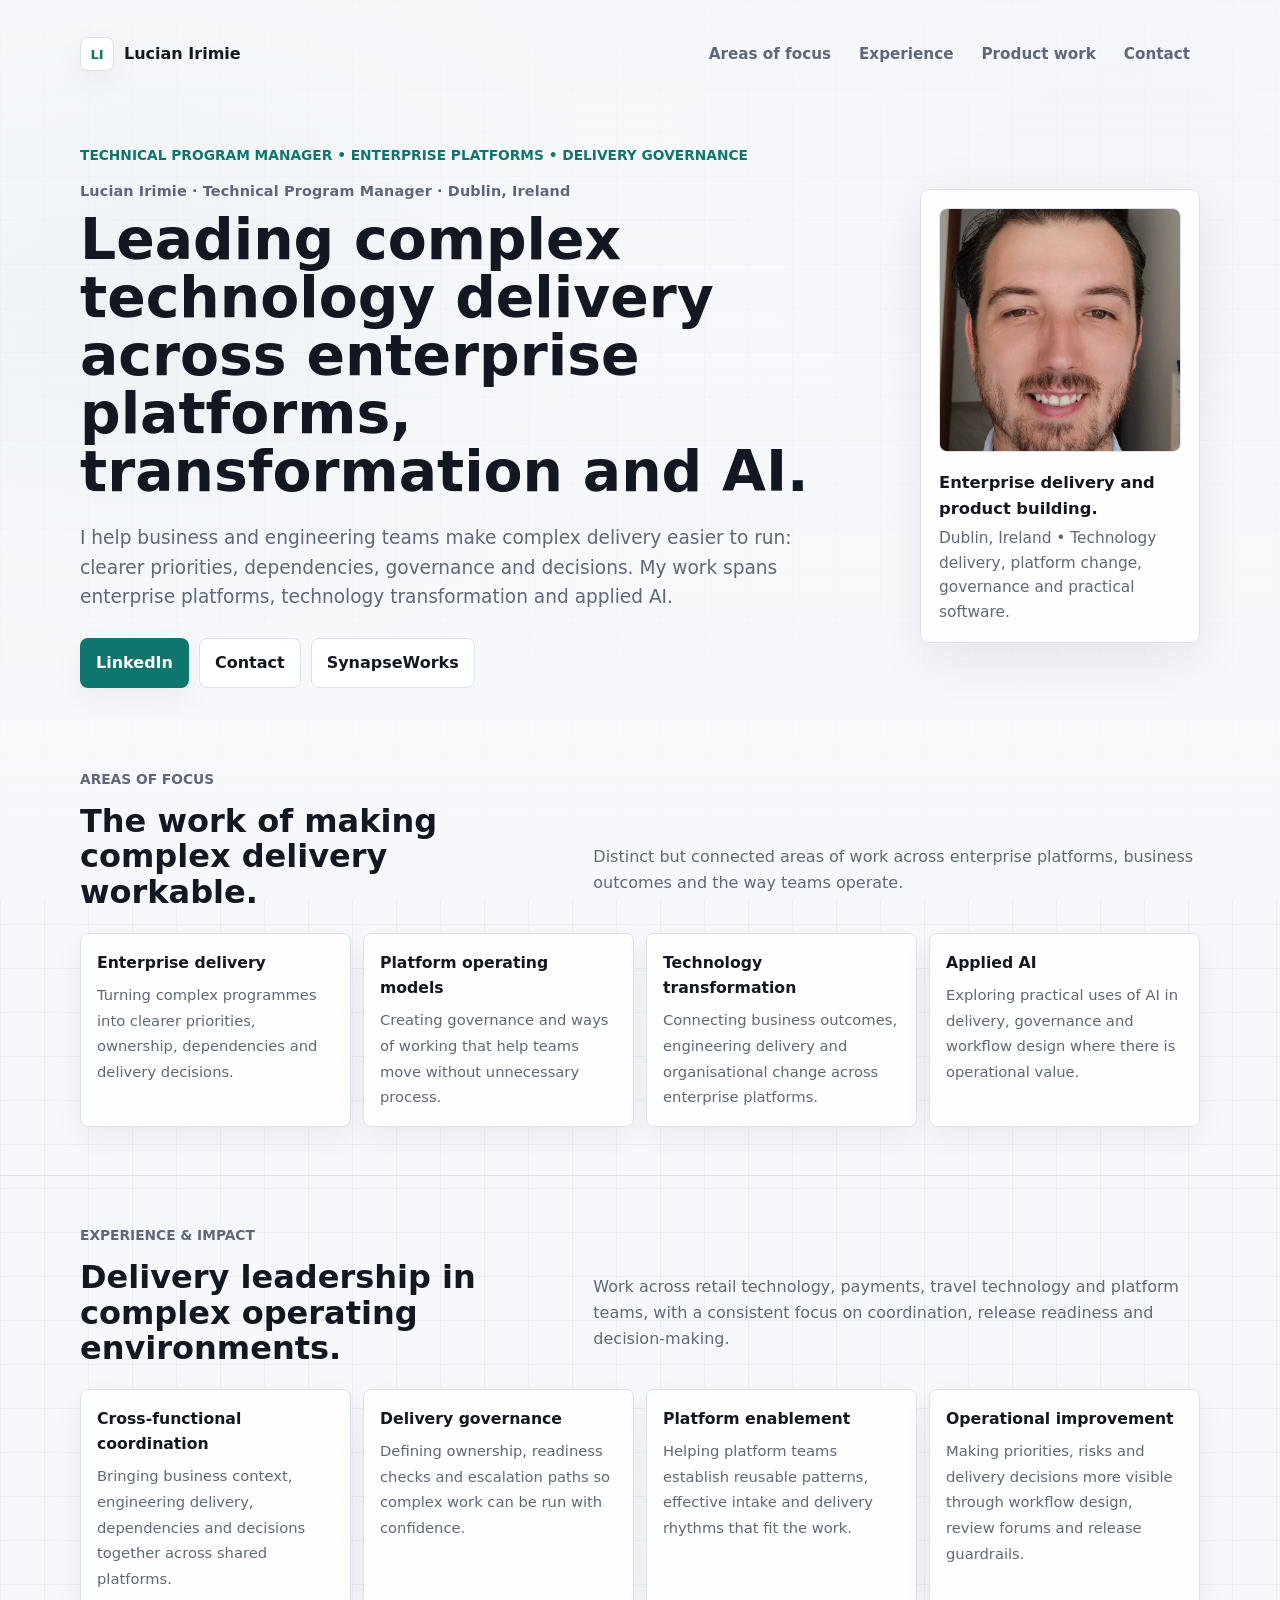
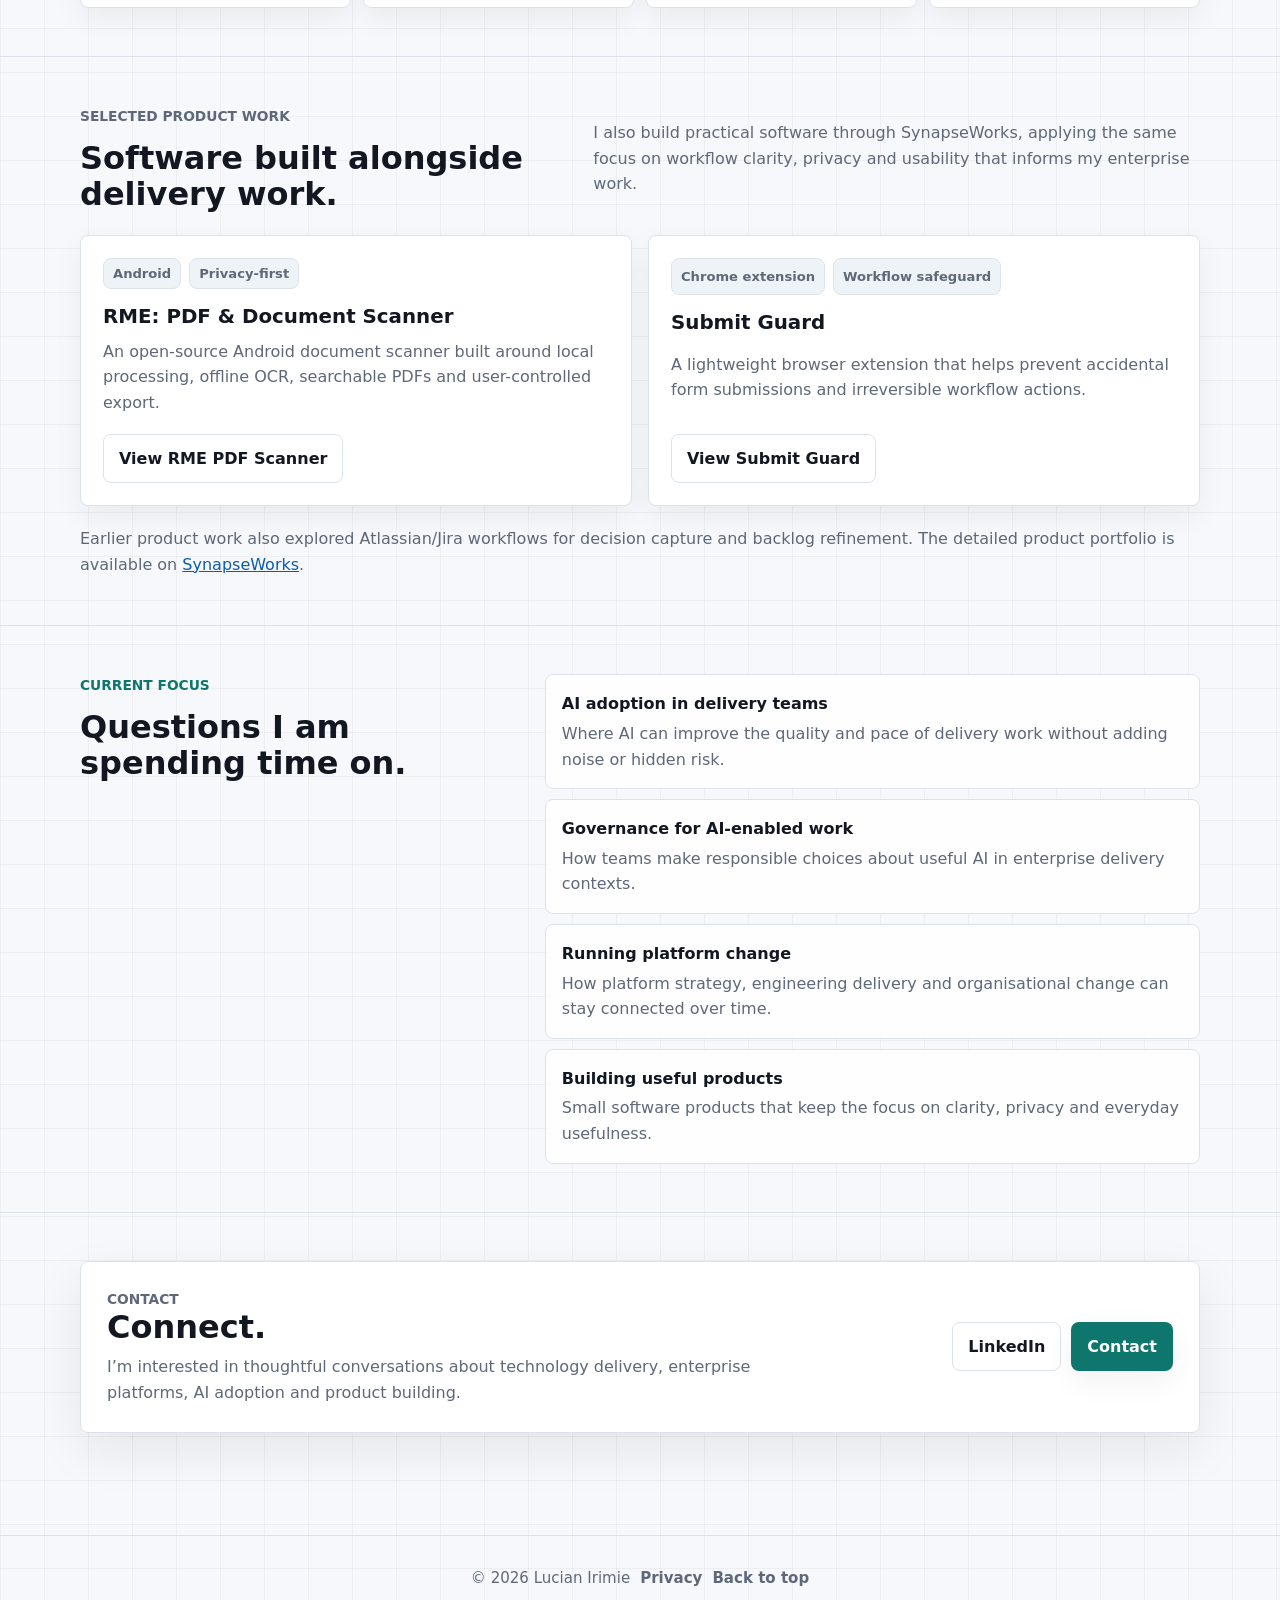
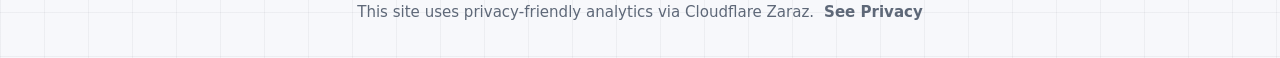
==== commit 5dc8566f: "Update PageHarbor references to RME PDF Scanner" ====
--- a/index.html
+++ b/index.html
@@ -880,9 +880,9 @@
         <div class="work-grid">
           <article class="work-card">
             <div class="work-meta"><span class="pill">Android</span><span class="pill">Privacy-first</span></div>
-            <h3>PageHarbor</h3>
-            <p>An open-source Android document scanner built around local processing, searchable PDFs and user-controlled export.</p>
-            <div class="card-actions"><a class="btn btn-secondary" href="https://synapseworks.org/pageharbor/" target="_blank" rel="noopener">View PageHarbor</a></div>
+            <h3>RME: PDF &amp; Document Scanner</h3>
+            <p>An open-source Android document scanner built around local processing, offline OCR, searchable PDFs and user-controlled export.</p>
+            <div class="card-actions"><a class="btn btn-secondary" href="https://synapseworks.org/rme-pdf-scanner/" target="_blank" rel="noopener">View RME PDF Scanner</a></div>
           </article>
           <article class="work-card">
             <div class="work-meta"><span class="pill">Chrome extension</span><span class="pill">Workflow safeguard</span></div>
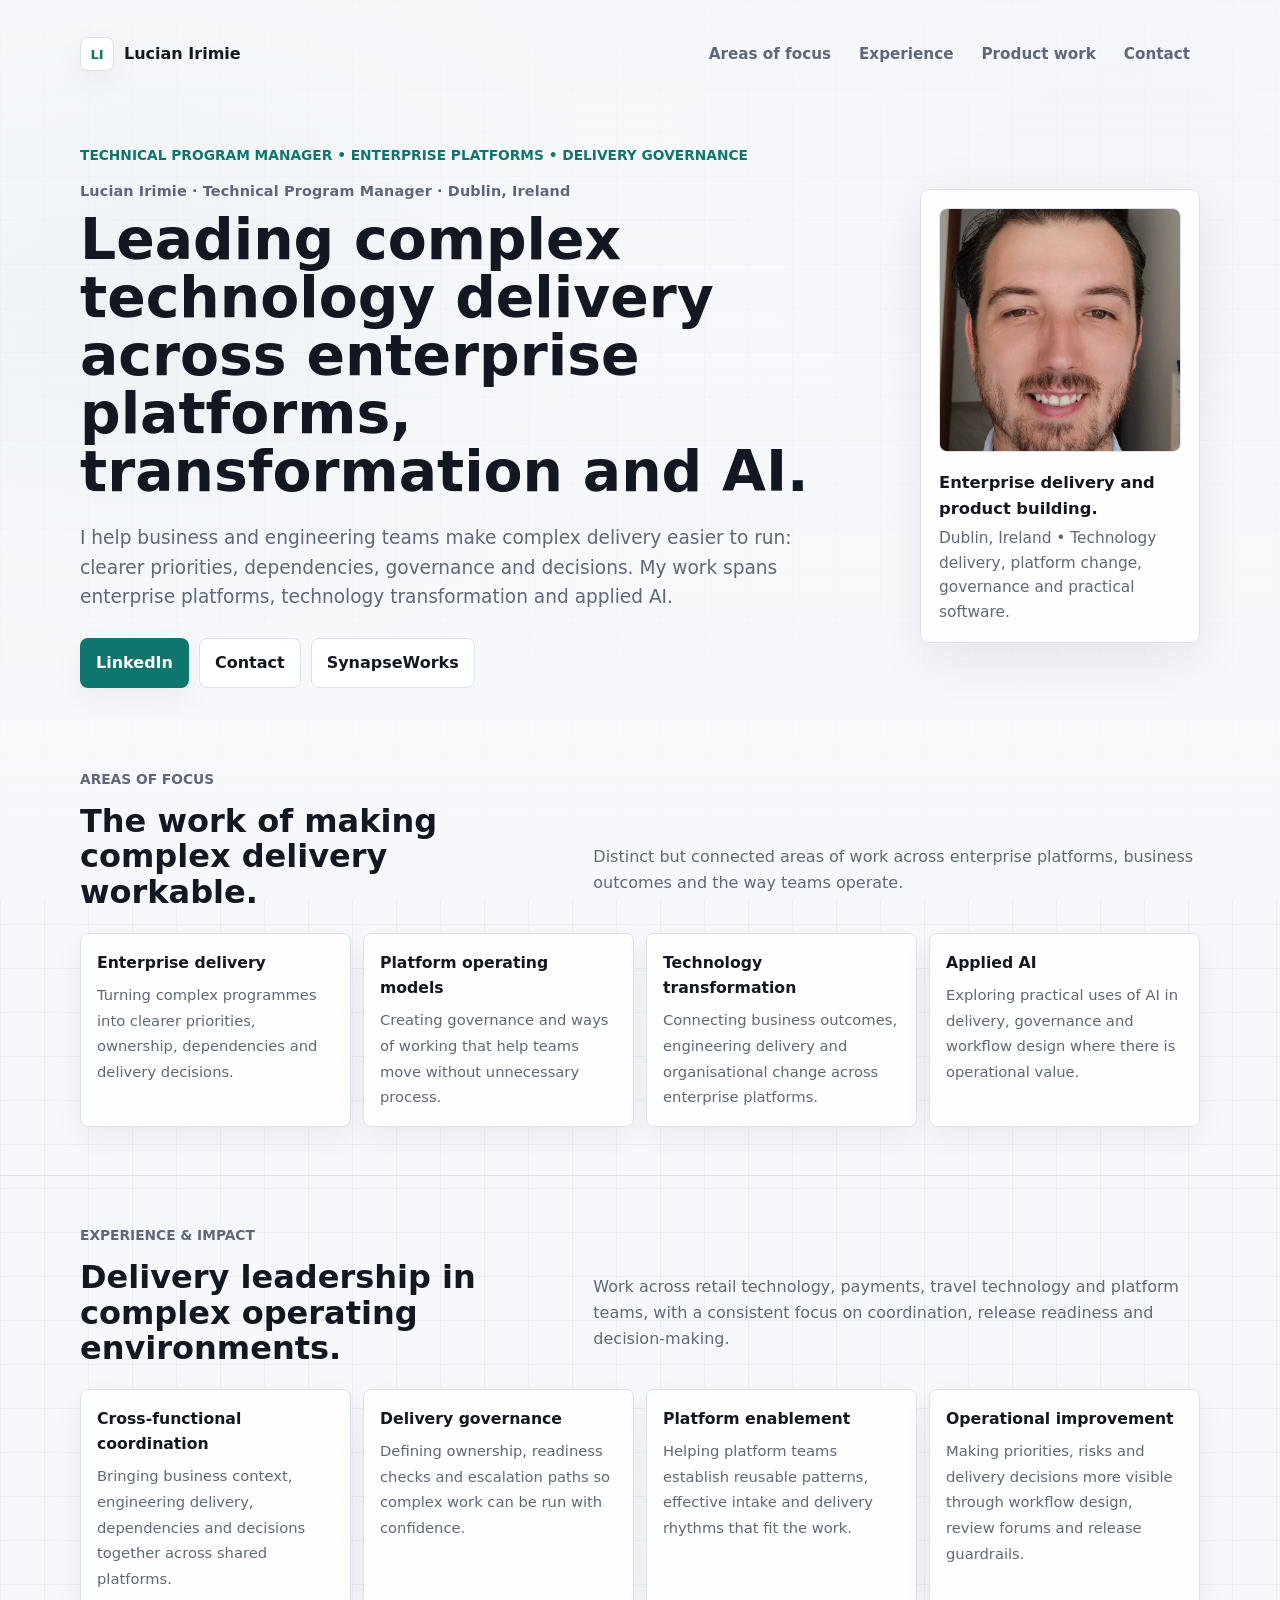
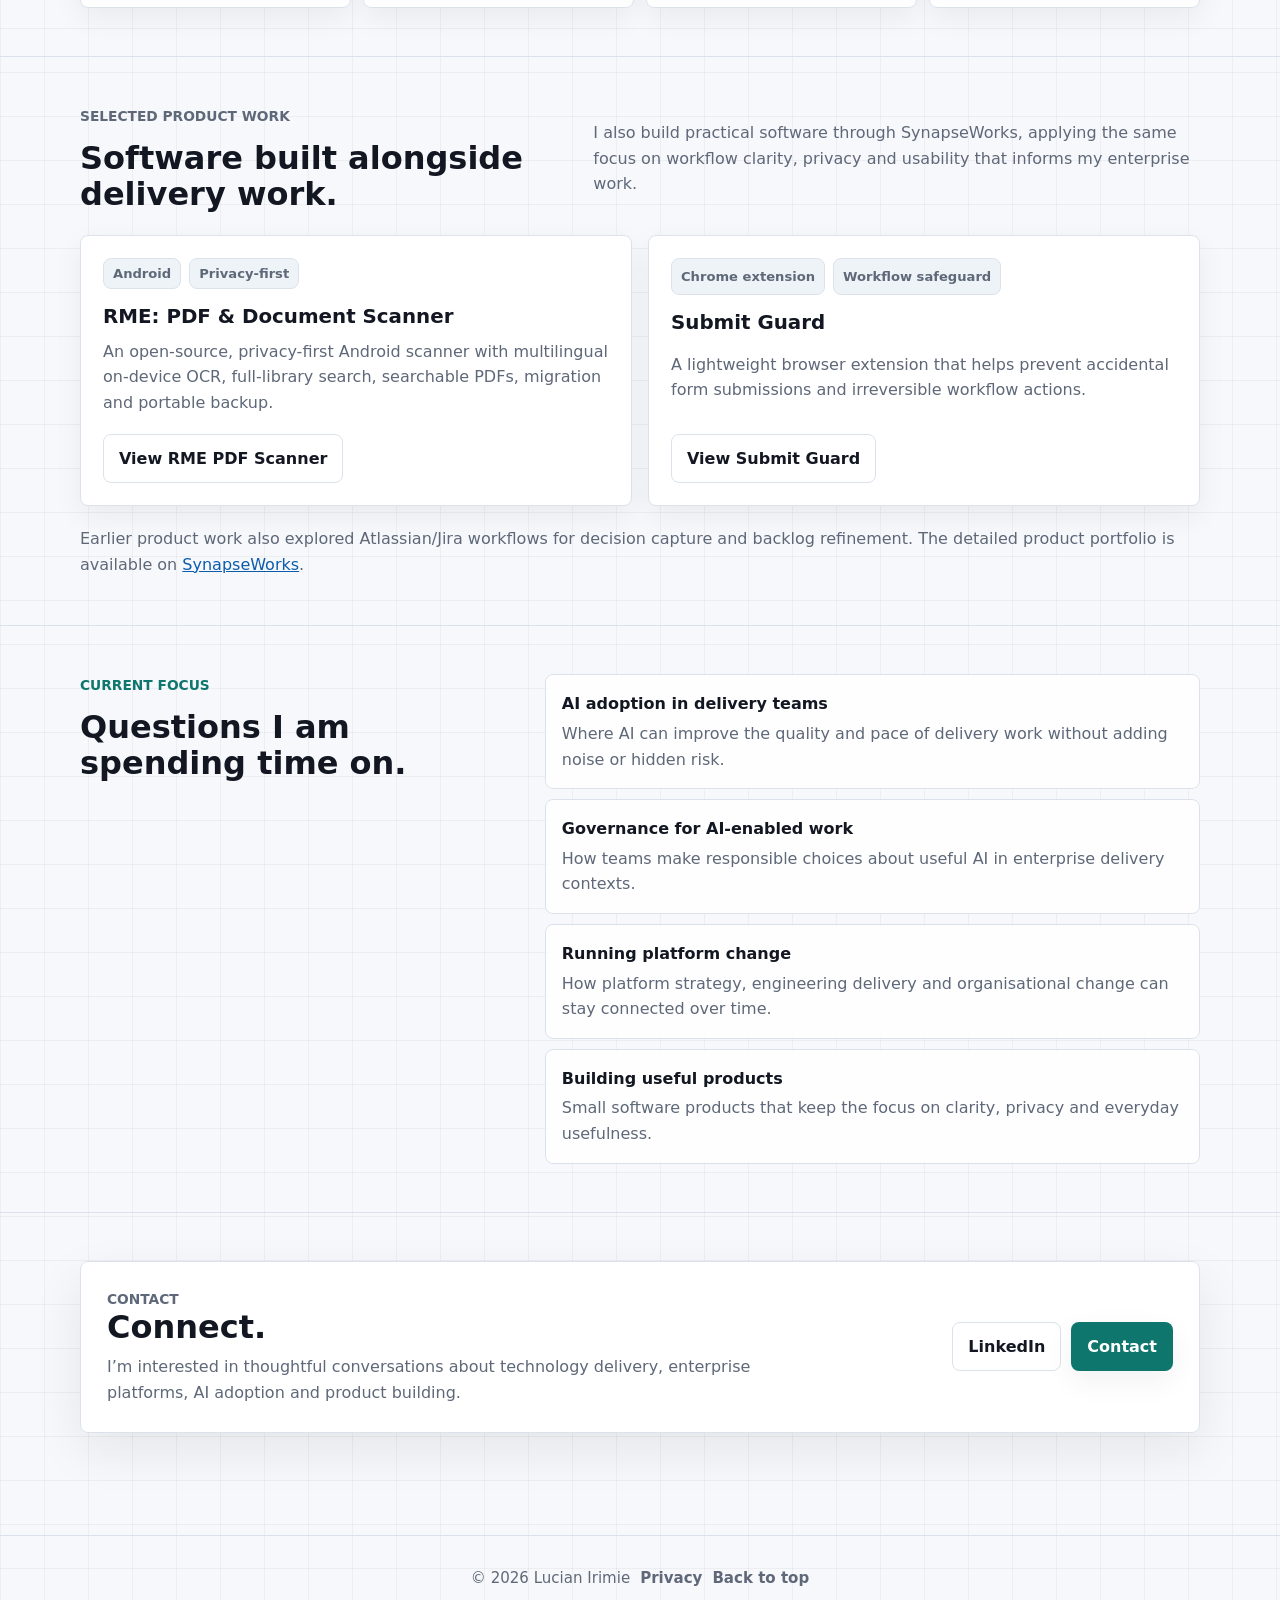
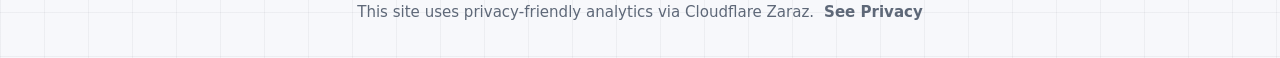
==== commit c5f1ece7: "chore: update RME portfolio description for v1.6" ====
--- a/index.html
+++ b/index.html
@@ -881,7 +881,7 @@
           <article class="work-card">
             <div class="work-meta"><span class="pill">Android</span><span class="pill">Privacy-first</span></div>
             <h3>RME: PDF &amp; Document Scanner</h3>
-            <p>An open-source Android document scanner built around local processing, offline OCR, searchable PDFs and user-controlled export.</p>
+            <p>An open-source, privacy-first Android scanner with multilingual on-device OCR, full-library search, searchable PDFs, migration and portable backup.</p>
             <div class="card-actions"><a class="btn btn-secondary" href="https://synapseworks.org/rme-pdf-scanner/" target="_blank" rel="noopener">View RME PDF Scanner</a></div>
           </article>
           <article class="work-card">
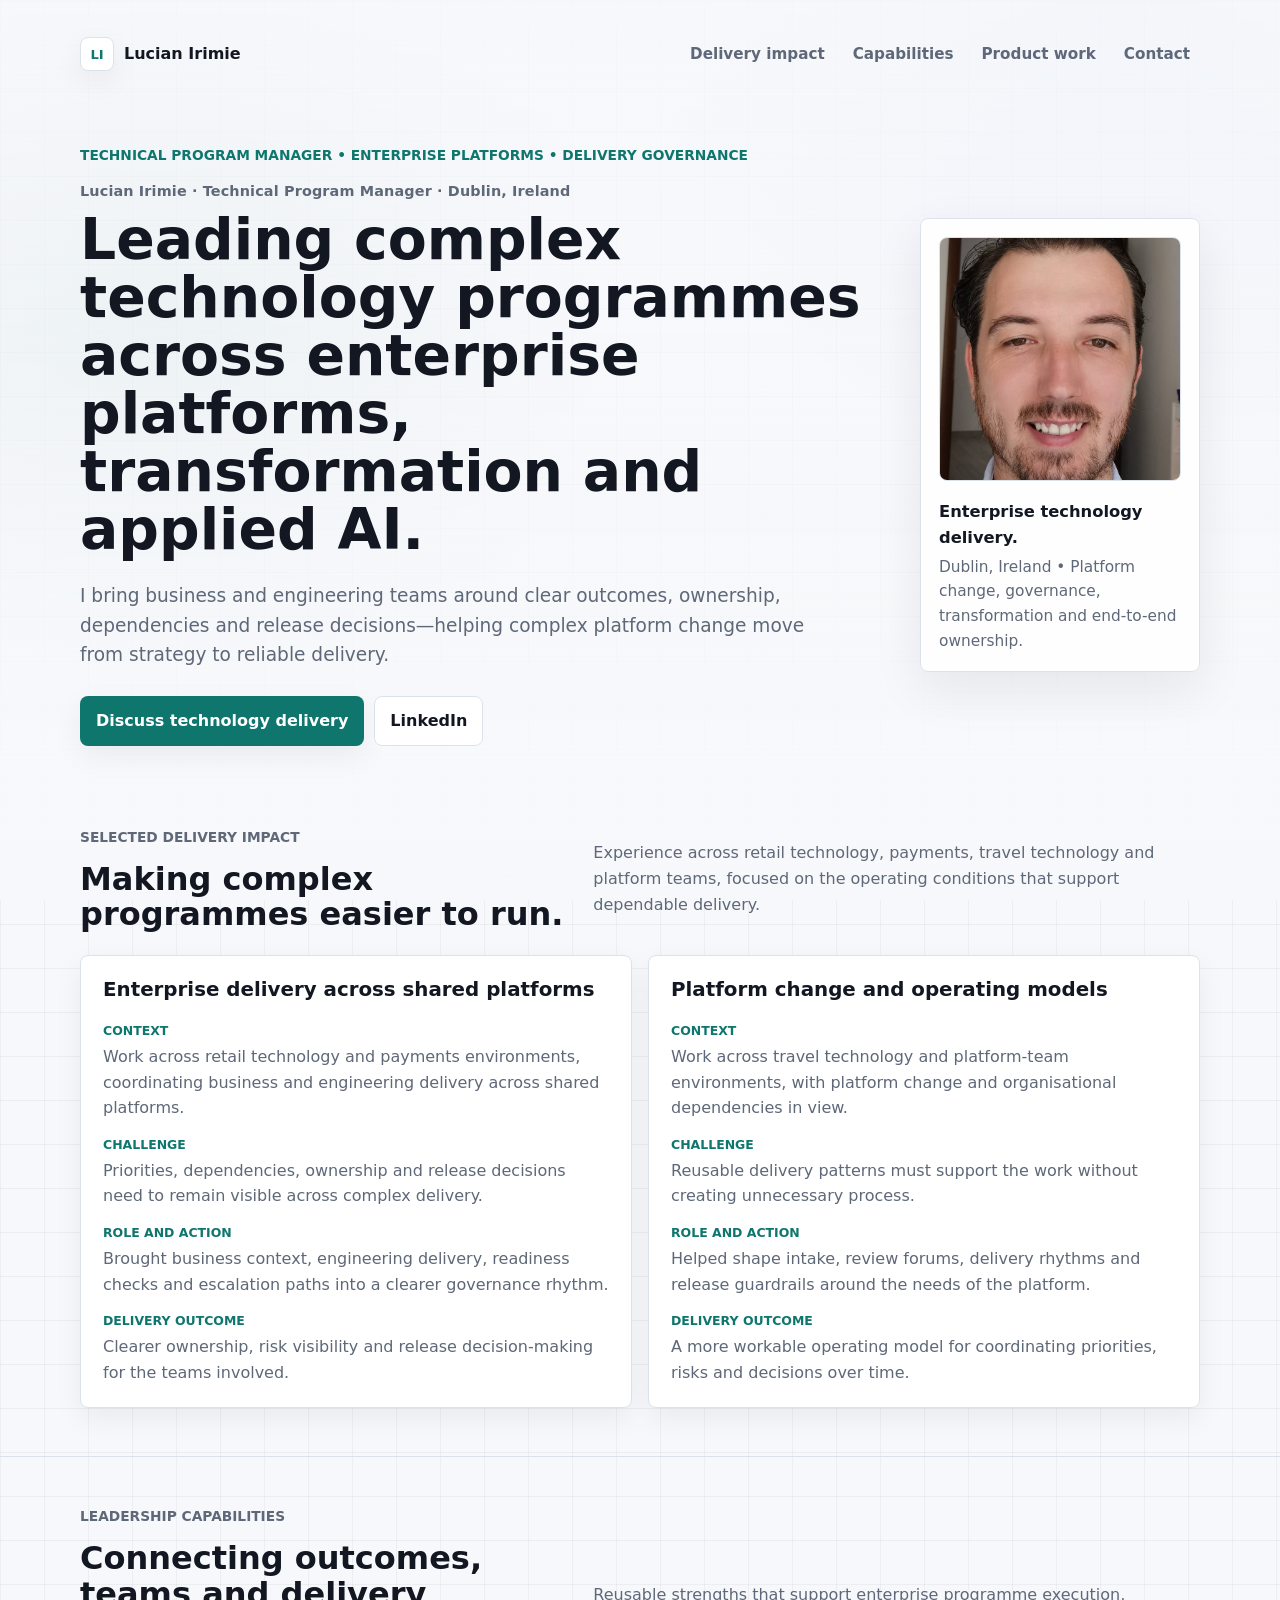
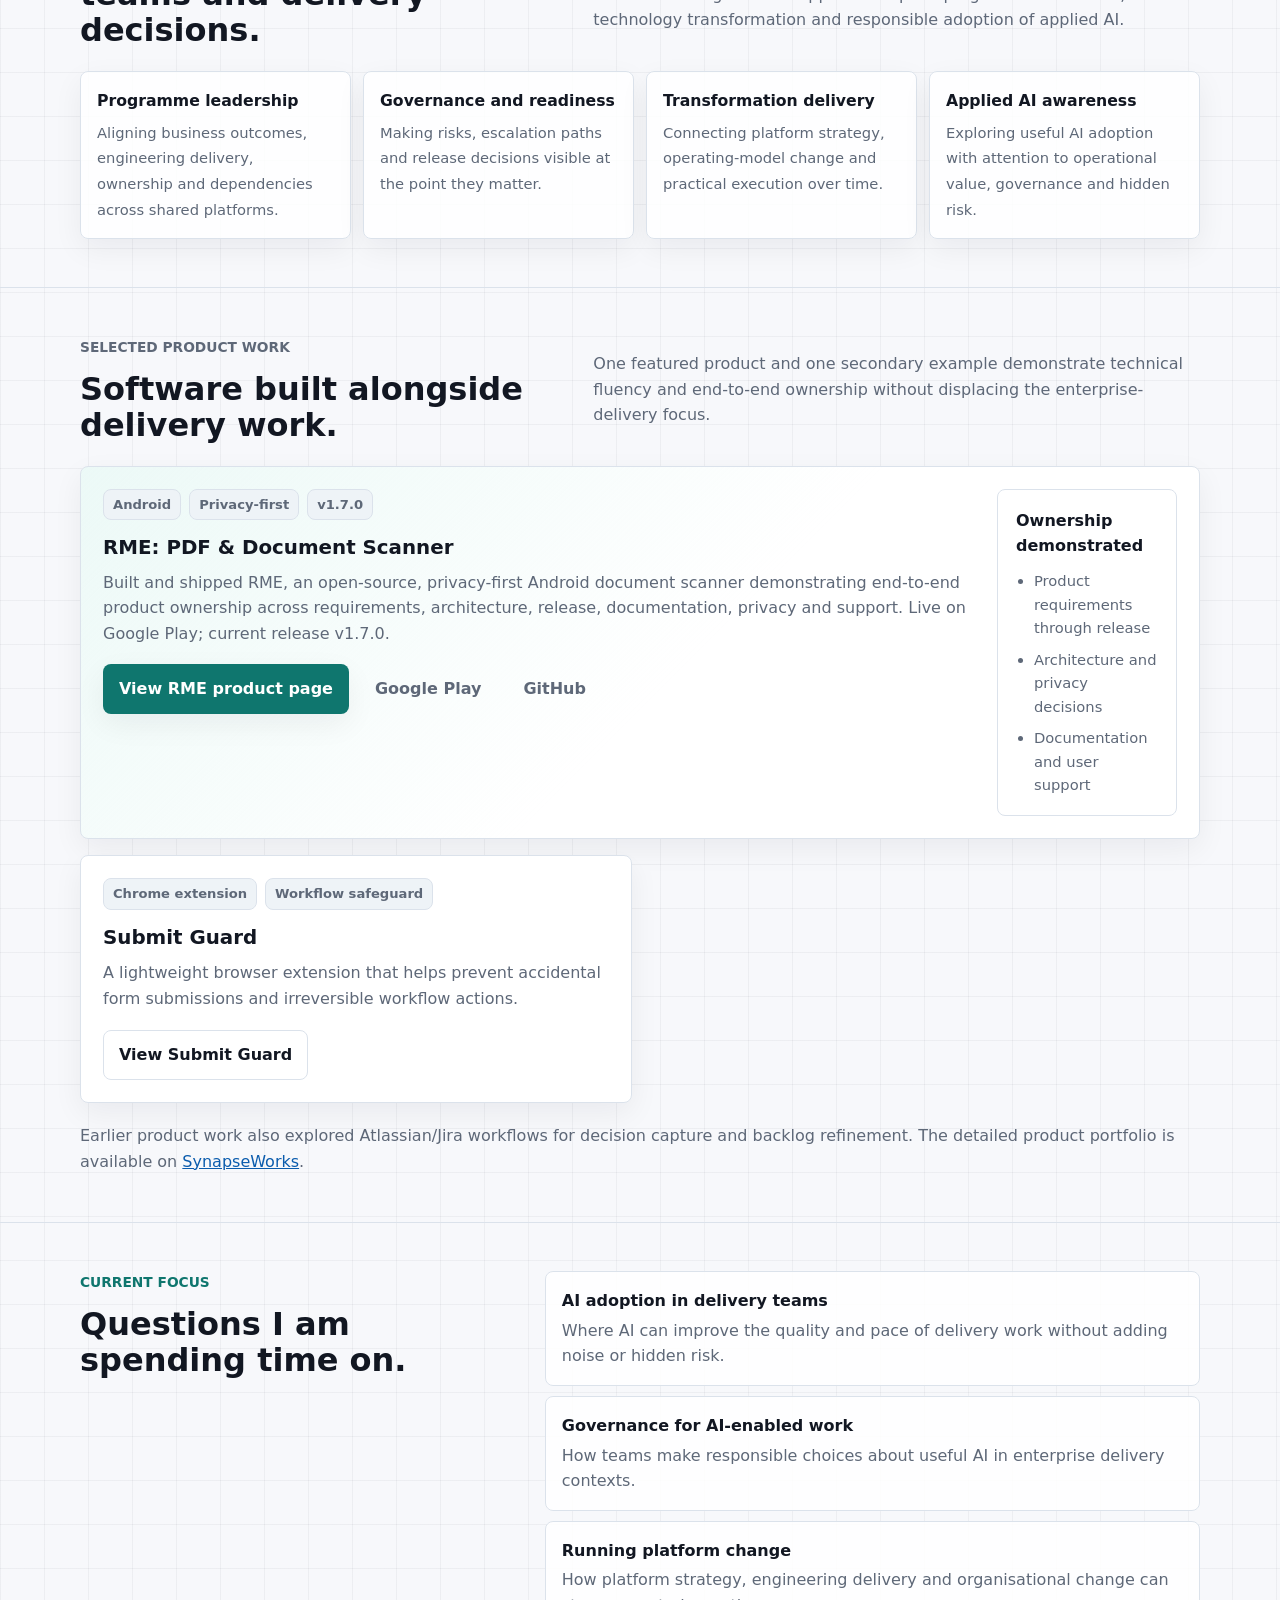
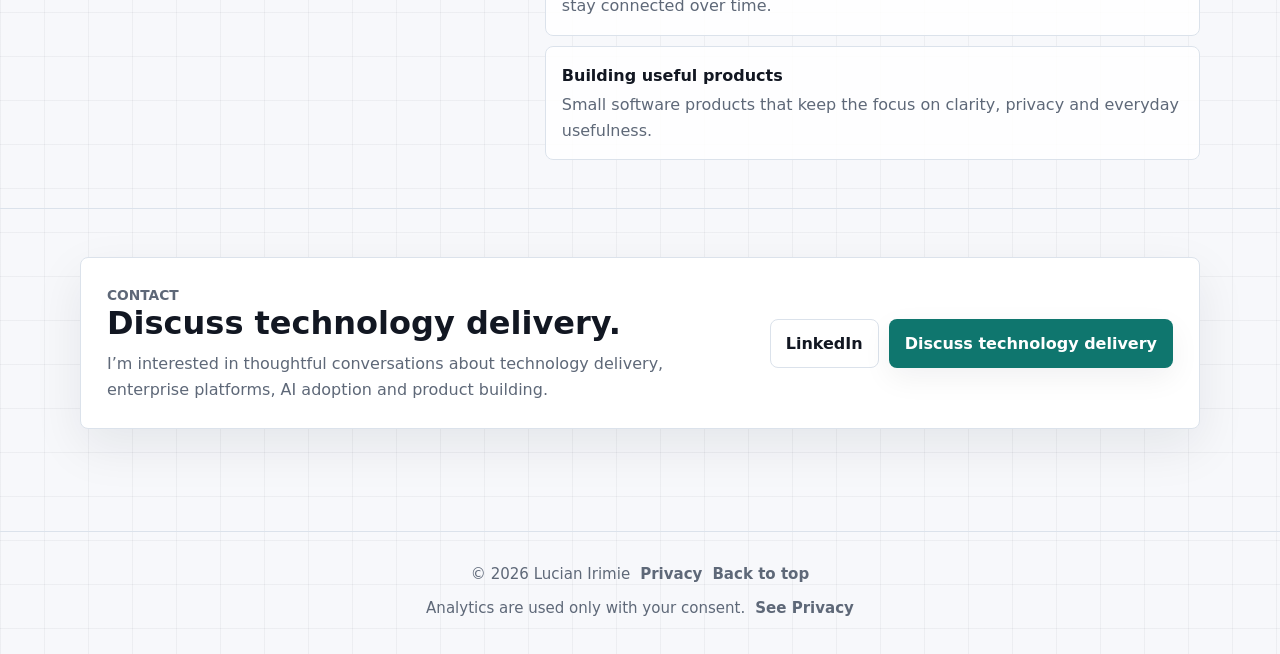
==== commit 1c2afe40: "feat: strengthen professional portfolio positioning" ====
--- a/index.html
+++ b/index.html
@@ -5,11 +5,9 @@
   <meta name="viewport" content="width=device-width,initial-scale=1" />
 
   <title>Lucian Irimie | Enterprise Technology Delivery &amp; Platforms</title>
-  <meta name="description" content="Technical Program Manager working across enterprise platforms, delivery governance, technology transformation and applied AI." />
-  <meta name="build" content="a409240b65177b49a47c2c579f7b86a7888f510a" />
+  <meta name="description" content="Technical Program Manager leading complex technology programmes across enterprise platforms, transformation and applied AI." />
   <link rel="canonical" href="https://www.lucianirimie.com/" />
   <meta name="robots" content="index,follow" />
-  <meta name="keywords" content="Technical Program Manager Dublin, Enterprise Platforms, Delivery Governance, Technology Transformation, Applied AI, Platform Operating Models, SynapseWorks" />
   <meta name="built-with" content="HTML, CSS • Static hosting • Cloudflare" />
 
   <!-- Browser UI color on mobile -->
@@ -18,14 +16,22 @@
 
   <!-- Open Graph -->
   <meta property="og:title" content="Lucian Irimie | Enterprise Technology Delivery &amp; Platforms" />
-  <meta property="og:description" content="Technical Program Manager working across enterprise platforms, delivery governance, technology transformation and applied AI." />
+  <meta property="og:description" content="Technical Program Manager leading complex technology programmes across enterprise platforms, transformation and applied AI." />
   <meta property="og:type" content="website" />
   <meta property="og:url" content="https://www.lucianirimie.com/" />
   <meta property="og:image" content="https://www.lucianirimie.com/lucian-irimie-dublin.jpg" />
   <meta property="og:image:width" content="1200" />
   <meta property="og:image:height" content="1200" />
+  <meta property="og:image:alt" content="Lucian Irimie, Technical Program Manager in Dublin, Ireland" />
   <meta property="og:site_name" content="Lucian Irimie" />
   <meta property="og:locale" content="en_IE" />
+
+  <!-- Twitter / X -->
+  <meta name="twitter:card" content="summary_large_image" />
+  <meta name="twitter:title" content="Lucian Irimie | Enterprise Technology Delivery &amp; Platforms" />
+  <meta name="twitter:description" content="Technical Program Manager leading complex technology programmes across enterprise platforms, transformation and applied AI." />
+  <meta name="twitter:image" content="https://www.lucianirimie.com/lucian-irimie-dublin.jpg" />
+  <meta name="twitter:image:alt" content="Lucian Irimie, Technical Program Manager in Dublin, Ireland" />
 
   <!-- Professional links -->
   <meta property="og:see_also" content="https://www.linkedin.com/in/lucianirimie/" />
@@ -403,6 +409,44 @@
       font-size: .92rem;
     }
 
+    .impact-grid {
+      display: grid;
+      grid-template-columns: repeat(2, minmax(0, 1fr));
+      gap: 16px;
+    }
+
+    .impact-card {
+      padding: 22px;
+      border: 1px solid var(--line);
+      border-radius: var(--radius);
+      background: var(--surface-strong);
+      box-shadow: var(--shadow-soft);
+    }
+
+    .impact-card h3 {
+      margin-bottom: 18px;
+      font-size: 1.24rem;
+      line-height: 1.25;
+    }
+
+    .impact-card dl {
+      display: grid;
+      gap: 14px;
+      margin: 0;
+    }
+
+    .impact-card dt {
+      color: var(--accent);
+      font-size: .78rem;
+      font-weight: 800;
+      text-transform: uppercase;
+    }
+
+    .impact-card dd {
+      margin: 3px 0 0;
+      color: var(--muted);
+    }
+
     .work-grid {
       display: grid;
       grid-template-columns: repeat(2, minmax(0, 1fr));
@@ -454,6 +498,28 @@
       margin-top: auto;
     }
 
+    .product-proof {
+      align-self: stretch;
+      padding: 18px;
+      border: 1px solid var(--line);
+      border-radius: var(--radius);
+      background: color-mix(in srgb, var(--surface-strong) 72%, transparent);
+    }
+
+    .product-proof strong {
+      display: block;
+      margin-bottom: 10px;
+    }
+
+    .product-proof ul {
+      display: grid;
+      gap: 8px;
+      margin: 0;
+      padding-left: 18px;
+      color: var(--muted);
+      font-size: .92rem;
+    }
+
     .work-meta {
       display: flex;
       flex-wrap: wrap;
@@ -579,14 +645,24 @@
     }
 
     .footer-links a,
-    .footer-note a {
+    .footer-note a,
+    .footer-button {
       color: var(--muted);
       font-weight: 650;
       text-decoration: none;
     }
 
+    .footer-button {
+      padding: 0;
+      border: 0;
+      background: transparent;
+      font: inherit;
+      cursor: pointer;
+    }
+
     .footer-links a:hover,
-    .footer-note a:hover {
+    .footer-note a:hover,
+    .footer-button:hover {
       color: var(--ink);
       text-decoration: underline;
       text-underline-offset: 3px;
@@ -680,6 +756,7 @@
       }
 
       .signal-grid,
+      .impact-grid,
       .work-grid {
         grid-template-columns: 1fr;
       }
@@ -741,7 +818,7 @@
         "jobTitle":"Technical Program Manager",
         "url":"https://www.lucianirimie.com/",
         "image":"https://www.lucianirimie.com/lucian-irimie-dublin.jpg",
-        "description":"Technical Program Manager working across enterprise platforms, delivery governance, technology transformation and applied AI.",
+        "description":"Technical Program Manager leading complex technology programmes across enterprise platforms, transformation and applied AI.",
         "mainEntityOfPage":{"@id":"https://www.lucianirimie.com/#profile"},
         "knowsAbout":[
           "Delivery governance",
@@ -777,8 +854,8 @@
           <span>Lucian Irimie</span>
         </a>
         <div class="nav-links">
-          <a href="#areas">Areas of focus</a>
-          <a href="#experience">Experience</a>
+          <a href="#impact">Delivery impact</a>
+          <a href="#capabilities">Capabilities</a>
           <a href="#products">Product work</a>
           <a href="#contact">Contact</a>
         </div>
@@ -788,20 +865,17 @@
         <div>
           <p class="eyebrow">Technical Program Manager • Enterprise Platforms • Delivery Governance</p>
           <p class="identity-line">Lucian Irimie · Technical Program Manager · Dublin, Ireland</p>
-          <h1 id="hero-title">Leading complex technology delivery across enterprise platforms, transformation and AI.</h1>
+          <h1 id="hero-title">Leading complex technology programmes across enterprise platforms, transformation and applied AI.</h1>
           <p class="hero-lede">
-            I help business and engineering teams make complex delivery easier to run: clearer priorities, dependencies, governance and decisions. My work spans enterprise platforms, technology transformation and applied AI.
+            I bring business and engineering teams around clear outcomes, ownership, dependencies and release decisions&mdash;helping complex platform change move from strategy to reliable delivery.
           </p>
 
           <div class="hero-actions" aria-label="Primary actions">
-            <a class="btn btn-primary" id="hero-linkedin-btn" href="https://www.linkedin.com/in/lucianirimie/" target="_blank" rel="noopener">
+            <a class="btn btn-primary" id="hero-contact-btn" href="mailto:contact@lucianirimie.com">
+              Discuss technology delivery
+            </a>
+            <a class="btn btn-secondary" id="hero-linkedin-btn" href="https://www.linkedin.com/in/lucianirimie/" target="_blank" rel="noopener">
               LinkedIn
-            </a>
-            <a class="btn btn-secondary" id="hero-contact-btn" href="mailto:contact@lucianirimie.com">
-              Contact
-            </a>
-            <a class="btn btn-secondary" id="hero-synapseworks-btn" href="https://synapseworks.org" target="_blank" rel="noopener">
-              SynapseWorks
             </a>
           </div>
         </div>
@@ -809,8 +883,8 @@
         <aside class="profile-card" aria-label="Profile summary">
           <img src="/lucian-irimie-dublin.jpg" alt="Lucian Irimie, Technical Program Manager in Dublin, Ireland" width="1200" height="1200" loading="eager" />
           <p>
-            <strong>Enterprise delivery and product building.</strong>
-            Dublin, Ireland • Technology delivery, platform change, governance and practical software.
+            <strong>Enterprise technology delivery.</strong>
+            Dublin, Ireland • Platform change, governance, transformation and end-to-end ownership.
           </p>
         </aside>
       </section>
@@ -818,52 +892,52 @@
   </header>
 
   <main id="main">
-    <section class="section credibility-strip" id="areas" aria-labelledby="areas-title">
+    <section class="section credibility-strip" id="impact" aria-labelledby="impact-title">
       <div class="container">
         <div class="section-header">
           <div>
-            <p class="eyebrow">Areas of focus</p>
-            <h2 id="areas-title">The work of making complex delivery workable.</h2>
+            <p class="eyebrow">Selected delivery impact</p>
+            <h2 id="impact-title">Making complex programmes easier to run.</h2>
           </div>
-          <p>Distinct but connected areas of work across enterprise platforms, business outcomes and the way teams operate.</p>
+          <p>Experience across retail technology, payments, travel technology and platform teams, focused on the operating conditions that support dependable delivery.</p>
         </div>
-        <div class="signal-grid">
-          <div class="signal">
-            <strong>Enterprise delivery</strong>
-            <span>Turning complex programmes into clearer priorities, ownership, dependencies and delivery decisions.</span>
-          </div>
-          <div class="signal">
-            <strong>Platform operating models</strong>
-            <span>Creating governance and ways of working that help teams move without unnecessary process.</span>
-          </div>
-          <div class="signal">
-            <strong>Technology transformation</strong>
-            <span>Connecting business outcomes, engineering delivery and organisational change across enterprise platforms.</span>
-          </div>
-          <div class="signal">
-            <strong>Applied AI</strong>
-            <span>Exploring practical uses of AI in delivery, governance and workflow design where there is operational value.</span>
-          </div>
+        <div class="impact-grid">
+          <article class="impact-card">
+            <h3>Enterprise delivery across shared platforms</h3>
+            <dl>
+              <div><dt>Context</dt><dd>Work across retail technology and payments environments, coordinating business and engineering delivery across shared platforms.</dd></div>
+              <div><dt>Challenge</dt><dd>Priorities, dependencies, ownership and release decisions need to remain visible across complex delivery.</dd></div>
+              <div><dt>Role and action</dt><dd>Brought business context, engineering delivery, readiness checks and escalation paths into a clearer governance rhythm.</dd></div>
+              <div><dt>Delivery outcome</dt><dd>Clearer ownership, risk visibility and release decision-making for the teams involved.</dd></div>
+            </dl>
+          </article>
+          <article class="impact-card">
+            <h3>Platform change and operating models</h3>
+            <dl>
+              <div><dt>Context</dt><dd>Work across travel technology and platform-team environments, with platform change and organisational dependencies in view.</dd></div>
+              <div><dt>Challenge</dt><dd>Reusable delivery patterns must support the work without creating unnecessary process.</dd></div>
+              <div><dt>Role and action</dt><dd>Helped shape intake, review forums, delivery rhythms and release guardrails around the needs of the platform.</dd></div>
+              <div><dt>Delivery outcome</dt><dd>A more workable operating model for coordinating priorities, risks and decisions over time.</dd></div>
+            </dl>
+          </article>
         </div>
       </div>
     </section>
 
-    <section class="section" id="experience" aria-labelledby="experience-title">
+    <section class="section" id="capabilities" aria-labelledby="capabilities-title">
       <div class="container">
         <div class="section-header">
           <div>
-            <p class="eyebrow">Experience &amp; impact</p>
-            <h2 id="experience-title">Delivery leadership in complex operating environments.</h2>
+            <p class="eyebrow">Leadership capabilities</p>
+            <h2 id="capabilities-title">Connecting outcomes, teams and delivery decisions.</h2>
           </div>
-          <p>
-            Work across retail technology, payments, travel technology and platform teams, with a consistent focus on coordination, release readiness and decision-making.
-          </p>
+          <p>Reusable strengths that support enterprise programme execution, technology transformation and responsible adoption of applied AI.</p>
         </div>
         <div class="signal-grid">
-          <div class="signal"><strong>Cross-functional coordination</strong><span>Bringing business context, engineering delivery, dependencies and decisions together across shared platforms.</span></div>
-          <div class="signal"><strong>Delivery governance</strong><span>Defining ownership, readiness checks and escalation paths so complex work can be run with confidence.</span></div>
-          <div class="signal"><strong>Platform enablement</strong><span>Helping platform teams establish reusable patterns, effective intake and delivery rhythms that fit the work.</span></div>
-          <div class="signal"><strong>Operational improvement</strong><span>Making priorities, risks and delivery decisions more visible through workflow design, review forums and release guardrails.</span></div>
+          <div class="signal"><strong>Programme leadership</strong><span>Aligning business outcomes, engineering delivery, ownership and dependencies across shared platforms.</span></div>
+          <div class="signal"><strong>Governance and readiness</strong><span>Making risks, escalation paths and release decisions visible at the point they matter.</span></div>
+          <div class="signal"><strong>Transformation delivery</strong><span>Connecting platform strategy, operating-model change and practical execution over time.</span></div>
+          <div class="signal"><strong>Applied AI awareness</strong><span>Exploring useful AI adoption with attention to operational value, governance and hidden risk.</span></div>
         </div>
       </div>
     </section>
@@ -875,14 +949,28 @@
             <p class="eyebrow">Selected product work</p>
             <h2 id="products-title">Software built alongside delivery work.</h2>
           </div>
-          <p>I also build practical software through SynapseWorks, applying the same focus on workflow clarity, privacy and usability that informs my enterprise work.</p>
+          <p>One featured product and one secondary example demonstrate technical fluency and end-to-end ownership without displacing the enterprise-delivery focus.</p>
         </div>
         <div class="work-grid">
-          <article class="work-card">
-            <div class="work-meta"><span class="pill">Android</span><span class="pill">Privacy-first</span></div>
-            <h3>RME: PDF &amp; Document Scanner</h3>
-            <p>An open-source, privacy-first Android scanner with multilingual on-device OCR, full-library search, searchable PDFs, migration and portable backup.</p>
-            <div class="card-actions"><a class="btn btn-secondary" href="https://synapseworks.org/rme-pdf-scanner/" target="_blank" rel="noopener">View RME PDF Scanner</a></div>
+          <article class="work-card featured">
+            <div>
+              <div class="work-meta"><span class="pill">Android</span><span class="pill">Privacy-first</span><span class="pill">v1.7.0</span></div>
+              <h3>RME: PDF &amp; Document Scanner</h3>
+              <p>Built and shipped RME, an open-source, privacy-first Android document scanner demonstrating end-to-end product ownership across requirements, architecture, release, documentation, privacy and support. Live on Google Play; current release v1.7.0.</p>
+              <div class="card-actions">
+                <a class="btn btn-primary" href="https://synapseworks.org/rme-pdf-scanner/" target="_blank" rel="noopener">View RME product page</a>
+                <a class="btn btn-text" href="https://play.google.com/store/apps/details?id=org.synapseworks.pageharbor" target="_blank" rel="noopener">Google Play</a>
+                <a class="btn btn-text" href="https://github.com/lucianRME/rme-pdf-scanner" target="_blank" rel="noopener">GitHub</a>
+              </div>
+            </div>
+            <aside class="product-proof" aria-label="RME ownership evidence">
+              <strong>Ownership demonstrated</strong>
+              <ul>
+                <li>Product requirements through release</li>
+                <li>Architecture and privacy decisions</li>
+                <li>Documentation and user support</li>
+              </ul>
+            </aside>
           </article>
           <article class="work-card">
             <div class="work-meta"><span class="pill">Chrome extension</span><span class="pill">Workflow safeguard</span></div>
@@ -930,7 +1018,7 @@
         <div class="contact-panel">
           <div>
             <p class="eyebrow">Contact</p>
-            <h2 id="contact-title">Connect.</h2>
+            <h2 id="contact-title">Discuss technology delivery.</h2>
             <p>
               I&rsquo;m interested in thoughtful conversations about technology delivery, enterprise platforms, AI adoption and product building.
             </p>
@@ -938,7 +1026,7 @@
           <div class="contact-actions">
             <a class="btn btn-secondary" href="https://www.linkedin.com/in/lucianirimie/" target="_blank" rel="noopener">LinkedIn</a>
             <a class="btn btn-primary" href="mailto:contact@lucianirimie.com">
-              Contact
+              Discuss technology delivery
             </a>
           </div>
         </div>
@@ -954,14 +1042,27 @@
         <a href="#main" class="footer-link">Back to top</a>
       </div>
       <div class="footer-note">
-        <span>This site uses privacy-friendly analytics via Cloudflare Zaraz.</span>
+        <span>Analytics are used only with your consent.</span>
         <a href="/privacy/">See Privacy</a>
+        <button class="footer-button" id="cookie-settings" type="button" hidden>Cookie choices</button>
       </div>
     </div>
   </footer>
 
   <script>
     document.getElementById('y').textContent = new Date().getFullYear();
+
+    const cookieSettings = document.getElementById('cookie-settings');
+
+    function enableCookieSettings() {
+      if (window.zaraz && typeof window.zaraz.showConsentModal === 'function') {
+        cookieSettings.hidden = false;
+      }
+    }
+
+    enableCookieSettings();
+    document.addEventListener('zarazConsentAPIReady', enableCookieSettings);
+    cookieSettings.addEventListener('click', () => window.zaraz.showConsentModal());
   </script>
 </body>
 </html>
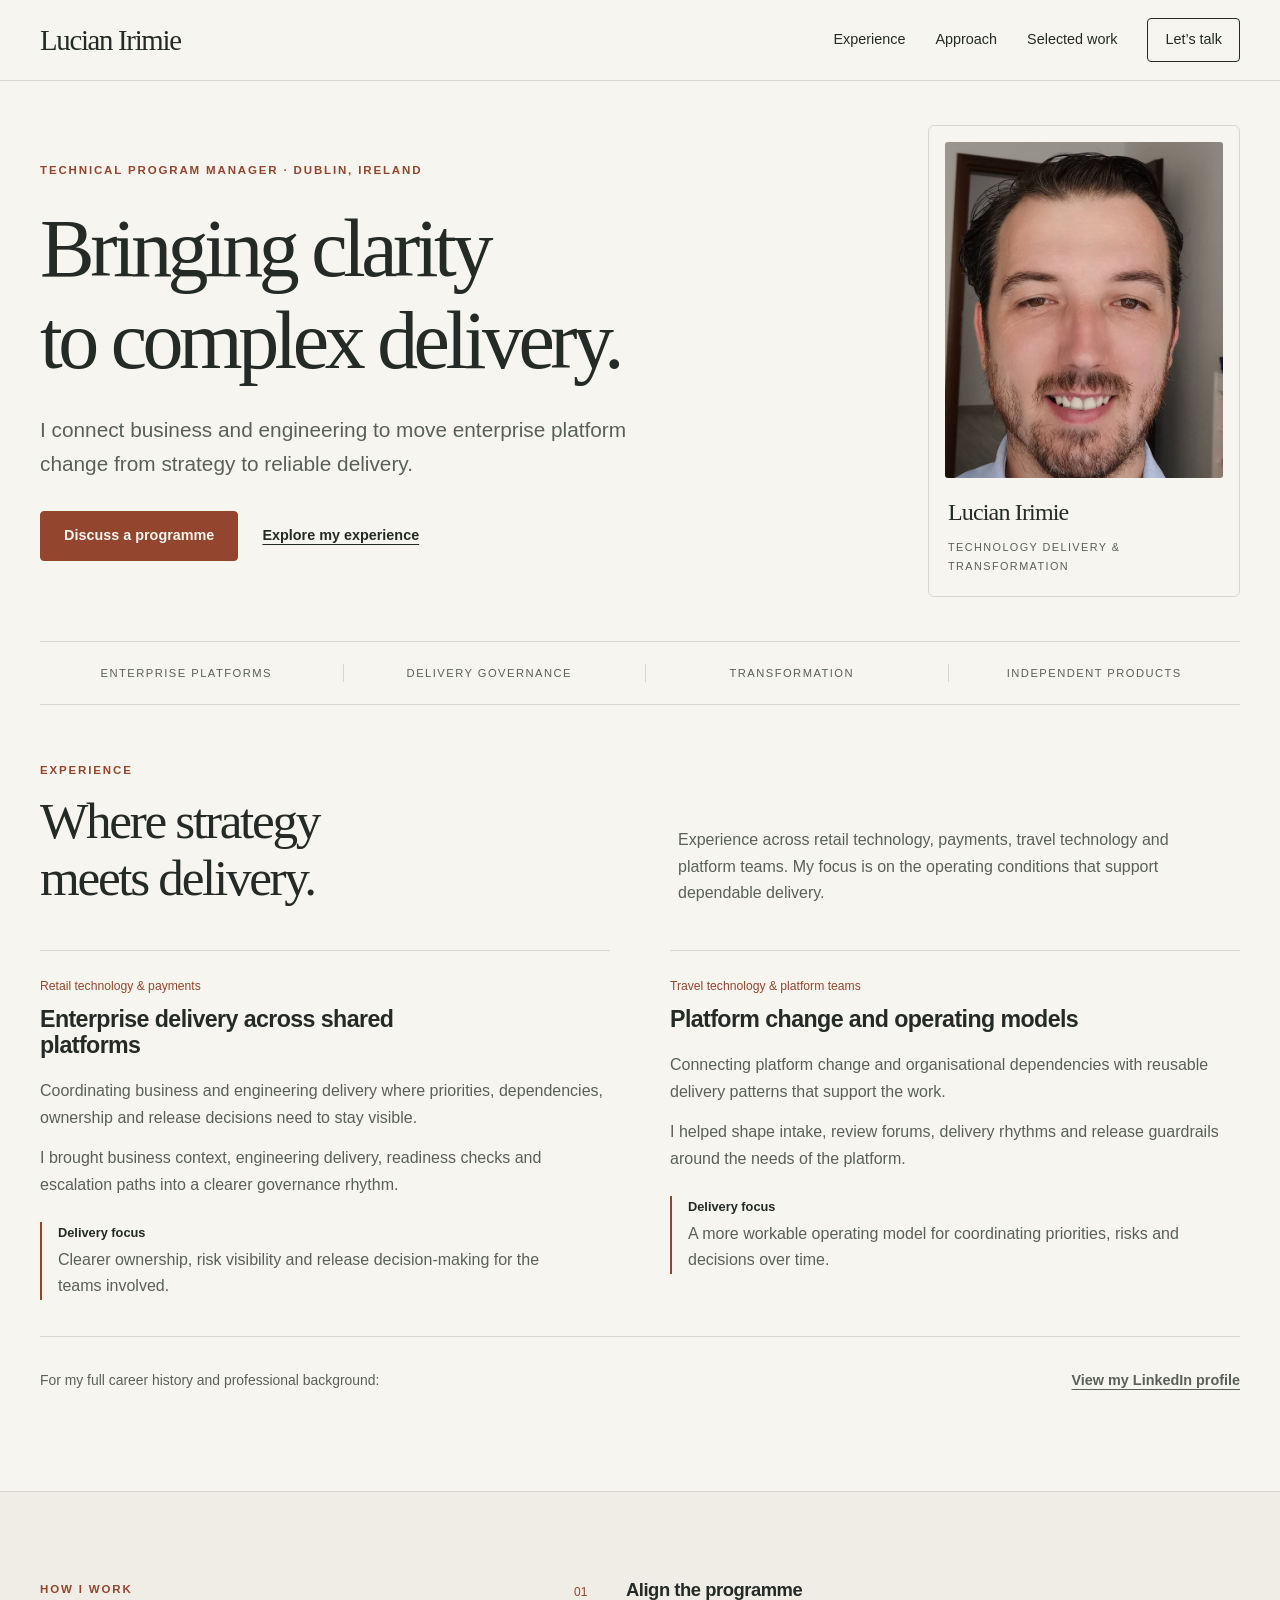
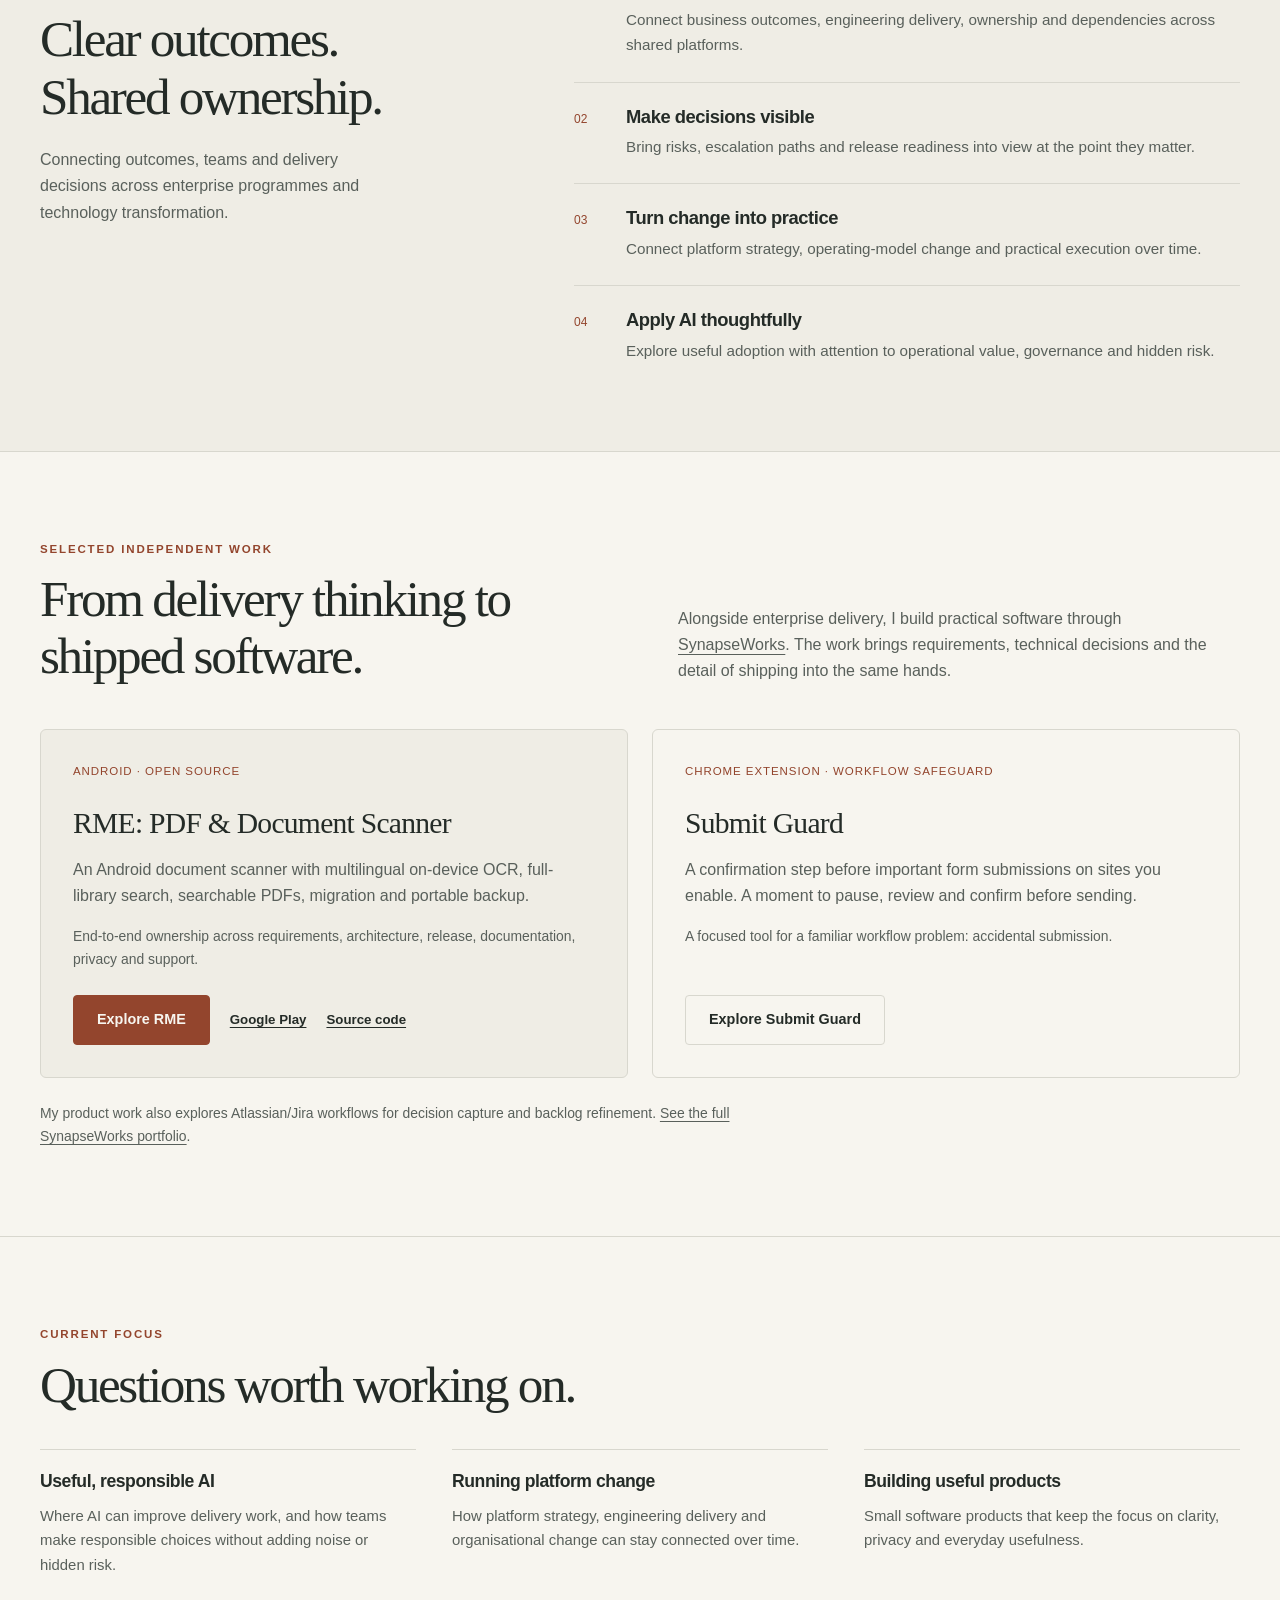
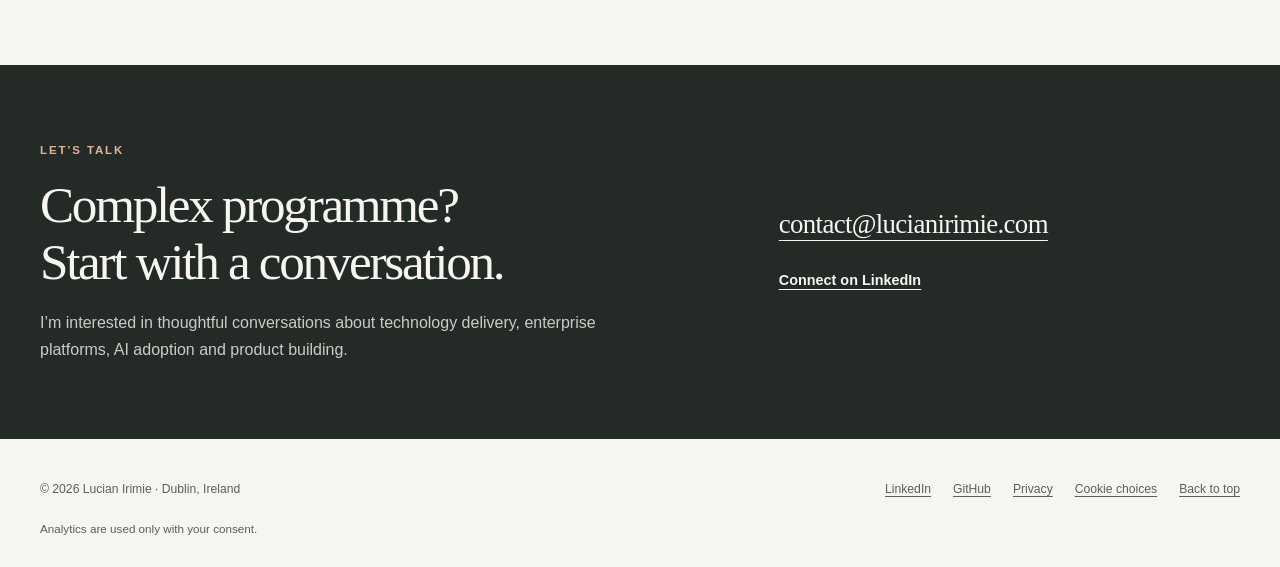
==== commit f5419c76: "feat: redesign personal site for enterprise delivery leadership" ====
--- a/index.html
+++ b/index.html
@@ -1,797 +1,33 @@
 <!doctype html>
-<html lang="en">
+<html lang="en" id="top">
 <head>
-  <meta charset="utf-8" />
-  <meta name="viewport" content="width=device-width,initial-scale=1" />
-
-  <title>Lucian Irimie | Enterprise Technology Delivery &amp; Platforms</title>
-  <meta name="description" content="Technical Program Manager leading complex technology programmes across enterprise platforms, transformation and applied AI." />
-  <link rel="canonical" href="https://www.lucianirimie.com/" />
-  <meta name="robots" content="index,follow" />
-  <meta name="built-with" content="HTML, CSS • Static hosting • Cloudflare" />
-
-  <!-- Browser UI color on mobile -->
-  <meta name="theme-color" content="#f7f8fb" media="(prefers-color-scheme: light)">
-  <meta name="theme-color" content="#0d1117" media="(prefers-color-scheme: dark)">
-
-  <!-- Open Graph -->
-  <meta property="og:title" content="Lucian Irimie | Enterprise Technology Delivery &amp; Platforms" />
-  <meta property="og:description" content="Technical Program Manager leading complex technology programmes across enterprise platforms, transformation and applied AI." />
-  <meta property="og:type" content="website" />
-  <meta property="og:url" content="https://www.lucianirimie.com/" />
-  <meta property="og:image" content="https://www.lucianirimie.com/lucian-irimie-dublin.jpg" />
-  <meta property="og:image:width" content="1200" />
-  <meta property="og:image:height" content="1200" />
-  <meta property="og:image:alt" content="Lucian Irimie, Technical Program Manager in Dublin, Ireland" />
-  <meta property="og:site_name" content="Lucian Irimie" />
-  <meta property="og:locale" content="en_IE" />
-
-  <!-- Twitter / X -->
-  <meta name="twitter:card" content="summary_large_image" />
-  <meta name="twitter:title" content="Lucian Irimie | Enterprise Technology Delivery &amp; Platforms" />
-  <meta name="twitter:description" content="Technical Program Manager leading complex technology programmes across enterprise platforms, transformation and applied AI." />
-  <meta name="twitter:image" content="https://www.lucianirimie.com/lucian-irimie-dublin.jpg" />
-  <meta name="twitter:image:alt" content="Lucian Irimie, Technical Program Manager in Dublin, Ireland" />
-
-  <!-- Professional links -->
-  <meta property="og:see_also" content="https://www.linkedin.com/in/lucianirimie/" />
-
-  <!-- Favicon -->
-  <link rel="icon" type="image/x-icon" href="/favicon.ico" />
-
-  <!-- Preload hero image for faster LCP -->
-  <link rel="preload" as="image" href="/lucian-irimie-dublin.jpg" fetchpriority="high" />
-
-  <style>
-    :root {
-      color-scheme: light dark;
-      --bg: #f7f8fb;
-      --bg-2: #edf1f6;
-      --surface: rgba(255,255,255,.86);
-      --surface-strong: #ffffff;
-      --ink: #121722;
-      --muted: #5e6878;
-      --soft: #eef3f7;
-      --line: #dbe2eb;
-      --accent: #0f766e;
-      --accent-ink: #ffffff;
-      --accent-soft: #dff5f1;
-      --link: #0b5cad;
-      --shadow: 0 18px 50px rgba(18,23,34,.08);
-      --shadow-soft: 0 10px 30px rgba(18,23,34,.06);
-      --radius: 8px;
-      --max: 1120px;
-    }
-
-    @media (prefers-color-scheme: dark) {
-      :root {
-        --bg: #0d1117;
-        --bg-2: #121821;
-        --surface: rgba(18,24,33,.86);
-        --surface-strong: #151c27;
-        --ink: #eef3f8;
-        --muted: #aab5c4;
-        --soft: #192231;
-        --line: #283446;
-        --accent: #5eead4;
-        --accent-ink: #06110f;
-        --accent-soft: rgba(94,234,212,.14);
-        --link: #8ec5ff;
-        --shadow: 0 22px 60px rgba(0,0,0,.34);
-        --shadow-soft: 0 12px 36px rgba(0,0,0,.24);
-      }
-    }
-
-    * { box-sizing: border-box; }
-
-    html { scroll-behavior: smooth; }
-
-    body {
-      margin: 0;
-      min-height: 100dvh;
-      font-family: system-ui, -apple-system, BlinkMacSystemFont, "Segoe UI", sans-serif;
-      line-height: 1.6;
-      color: var(--ink);
-      background:
-        radial-gradient(circle at 12% 8%, rgba(15,118,110,.12), transparent 28rem),
-        radial-gradient(circle at 88% 0%, rgba(37,99,235,.10), transparent 30rem),
-        linear-gradient(rgba(18,23,34,.045) 1px, transparent 1px),
-        linear-gradient(90deg, rgba(18,23,34,.045) 1px, transparent 1px),
-        var(--bg);
-      background-size: auto, auto, 44px 44px, 44px 44px, auto;
-      letter-spacing: 0;
-    }
-
-    body::before {
-      content: "";
-      position: fixed;
-      inset: 0;
-      pointer-events: none;
-      background: linear-gradient(180deg, rgba(247,248,251,.86), rgba(247,248,251,.62) 38%, var(--bg) 100%);
-      z-index: -1;
-    }
-
-    @media (prefers-color-scheme: dark) {
-      body {
-        background:
-          radial-gradient(circle at 12% 8%, rgba(94,234,212,.12), transparent 28rem),
-          radial-gradient(circle at 88% 0%, rgba(96,165,250,.08), transparent 30rem),
-          linear-gradient(rgba(238,243,248,.035) 1px, transparent 1px),
-          linear-gradient(90deg, rgba(238,243,248,.035) 1px, transparent 1px),
-          var(--bg);
-      }
-
-      body::before {
-        background: linear-gradient(180deg, rgba(13,17,23,.88), rgba(13,17,23,.72) 40%, var(--bg) 100%);
-      }
-    }
-
-    a { color: var(--link); }
-
-    img {
-      display: block;
-      max-width: 100%;
-    }
-
-    .skip-link {
-      position: absolute;
-      left: 18px;
-      top: 12px;
-      z-index: 20;
-      padding: 10px 12px;
-      border-radius: var(--radius);
-      color: var(--accent-ink);
-      background: var(--accent);
-      transform: translateY(-140%);
-      transition: transform .16s ease;
-    }
-
-    .skip-link:focus { transform: translateY(0); }
-
-    .container {
-      width: min(100% - 36px, var(--max));
-      margin: 0 auto;
-    }
-
-    .site-header {
-      padding: 22px 0 42px;
-    }
-
-    .topbar {
-      display: flex;
-      align-items: center;
-      justify-content: space-between;
-      gap: 18px;
-      padding: 12px 0 34px;
-    }
-
-    .brand {
-      display: inline-flex;
-      align-items: center;
-      gap: 10px;
-      color: var(--ink);
-      font-weight: 750;
-      text-decoration: none;
-    }
-
-    .brand-mark {
-      display: grid;
-      width: 34px;
-      height: 34px;
-      place-items: center;
-      border: 1px solid var(--line);
-      border-radius: var(--radius);
-      background: var(--surface-strong);
-      box-shadow: var(--shadow-soft);
-      color: var(--accent);
-      font-size: .82rem;
-      letter-spacing: 0;
-    }
-
-    .nav-links {
-      display: flex;
-      align-items: center;
-      justify-content: flex-end;
-      gap: 8px;
-      flex-wrap: wrap;
-    }
-
-    .nav-links a {
-      padding: 8px 10px;
-      border-radius: var(--radius);
-      color: var(--muted);
-      font-size: .95rem;
-      font-weight: 650;
-      text-decoration: none;
-    }
-
-    .nav-links a:hover {
-      color: var(--ink);
-      background: var(--surface);
-    }
-
-    .hero {
-      display: grid;
-      grid-template-columns: minmax(0, 1fr) 280px;
-      gap: 44px;
-      align-items: center;
-      padding: 36px 0 30px;
-    }
-
-    .eyebrow {
-      margin: 0 0 14px;
-      color: var(--accent);
-      font-size: .86rem;
-      font-weight: 800;
-      letter-spacing: 0;
-      text-transform: uppercase;
-    }
-
-    .identity-line {
-      margin: 0 0 8px;
-      color: var(--muted);
-      font-size: .9rem;
-      font-weight: 650;
-      letter-spacing: .01em;
-    }
-
-    h1,
-    h2,
-    h3,
-    p { margin-top: 0; }
-
-    h1 {
-      max-width: 820px;
-      margin-bottom: 22px;
-      font-size: 3.55rem;
-      line-height: 1.02;
-      font-weight: 760;
-      letter-spacing: 0;
-    }
-
-    .hero-lede {
-      max-width: 760px;
-      margin-bottom: 26px;
-      color: var(--muted);
-      font-size: 1.16rem;
-    }
-
-    .hero-actions,
-    .card-actions,
-    .contact-actions {
-      display: flex;
-      flex-wrap: wrap;
-      gap: 10px;
-      align-items: center;
-    }
-
-    .btn {
-      display: inline-flex;
-      align-items: center;
-      justify-content: center;
-      min-height: 44px;
-      padding: 11px 15px;
-      border: 1px solid var(--line);
-      border-radius: var(--radius);
-      color: var(--ink);
-      background: var(--surface);
-      font-weight: 750;
-      text-decoration: none;
-      transition: transform .16s ease, border-color .16s ease, background .16s ease, box-shadow .16s ease;
-    }
-
-    .btn:hover {
-      transform: translateY(-1px);
-      border-color: color-mix(in srgb, var(--accent) 44%, var(--line));
-      box-shadow: var(--shadow-soft);
-    }
-
-    .btn-primary {
-      border-color: transparent;
-      color: var(--accent-ink);
-      background: var(--accent);
-      box-shadow: var(--shadow-soft);
-    }
-
-    .btn-secondary {
-      background: var(--surface-strong);
-    }
-
-    .btn-text {
-      border-color: transparent;
-      background: transparent;
-      color: var(--muted);
-      box-shadow: none;
-    }
-
-    .btn-text:hover {
-      color: var(--ink);
-      background: var(--surface);
-      box-shadow: none;
-    }
-
-    .profile-card {
-      align-self: center;
-      justify-self: end;
-      display: grid;
-      gap: 18px;
-      width: min(100%, 280px);
-      padding: 18px;
-      border: 1px solid var(--line);
-      border-radius: var(--radius);
-      background: var(--surface);
-      box-shadow: var(--shadow);
-      backdrop-filter: blur(14px);
-    }
-
-    .profile-card img {
-      width: 100%;
-      height: 244px;
-      aspect-ratio: 1 / 1;
-      border: 1px solid var(--line);
-      border-radius: var(--radius);
-      object-fit: cover;
-      object-position: center;
-      background: var(--soft);
-    }
-
-    .profile-card p {
-      margin: 0;
-      color: var(--muted);
-      font-size: .96rem;
-    }
-
-    .profile-card strong {
-      display: block;
-      margin-bottom: 4px;
-      color: var(--ink);
-      font-size: 1.02rem;
-    }
-
-    main {
-      padding-bottom: 54px;
-    }
-
-    .section {
-      padding: 48px 0;
-      border-top: 1px solid var(--line);
-    }
-
-    .section-header {
-      display: grid;
-      grid-template-columns: minmax(0, .8fr) minmax(0, 1fr);
-      gap: 28px;
-      align-items: end;
-      margin-bottom: 22px;
-    }
-
-    h2 {
-      margin-bottom: 0;
-      font-size: 2rem;
-      line-height: 1.12;
-      font-weight: 740;
-      letter-spacing: 0;
-    }
-
-    .section-header p,
-    .muted {
-      color: var(--muted);
-    }
-
-    .credibility-strip {
-      padding-top: 8px;
-      border-top: 0;
-    }
-
-    .signal-grid {
-      display: grid;
-      grid-template-columns: repeat(4, minmax(0, 1fr));
-      gap: 12px;
-    }
-
-    .signal {
-      min-height: 118px;
-      padding: 16px;
-      border: 1px solid var(--line);
-      border-radius: var(--radius);
-      background: color-mix(in srgb, var(--surface-strong) 84%, transparent);
-      box-shadow: var(--shadow-soft);
-    }
-
-    .signal strong {
-      display: block;
-      margin-bottom: 7px;
-      font-size: .98rem;
-    }
-
-    .signal span {
-      color: var(--muted);
-      font-size: .92rem;
-    }
-
-    .impact-grid {
-      display: grid;
-      grid-template-columns: repeat(2, minmax(0, 1fr));
-      gap: 16px;
-    }
-
-    .impact-card {
-      padding: 22px;
-      border: 1px solid var(--line);
-      border-radius: var(--radius);
-      background: var(--surface-strong);
-      box-shadow: var(--shadow-soft);
-    }
-
-    .impact-card h3 {
-      margin-bottom: 18px;
-      font-size: 1.24rem;
-      line-height: 1.25;
-    }
-
-    .impact-card dl {
-      display: grid;
-      gap: 14px;
-      margin: 0;
-    }
-
-    .impact-card dt {
-      color: var(--accent);
-      font-size: .78rem;
-      font-weight: 800;
-      text-transform: uppercase;
-    }
-
-    .impact-card dd {
-      margin: 3px 0 0;
-      color: var(--muted);
-    }
-
-    .work-grid {
-      display: grid;
-      grid-template-columns: repeat(2, minmax(0, 1fr));
-      gap: 16px;
-    }
-
-    .work-card {
-      position: relative;
-      display: grid;
-      min-height: 248px;
-      padding: 22px;
-      border: 1px solid var(--line);
-      border-radius: var(--radius);
-      background: var(--surface-strong);
-      box-shadow: var(--shadow-soft);
-      overflow: hidden;
-      transition: transform .16s ease, border-color .16s ease, box-shadow .16s ease;
-    }
-
-    .work-card:hover {
-      transform: translateY(-2px);
-      border-color: color-mix(in srgb, var(--accent) 42%, var(--line));
-      box-shadow: var(--shadow);
-    }
-
-    .work-card.featured {
-      grid-template-columns: minmax(0, 1fr) 180px;
-      gap: 22px;
-      grid-column: span 2;
-      min-height: 260px;
-      background:
-        linear-gradient(135deg, color-mix(in srgb, var(--accent-soft) 60%, transparent), transparent 54%),
-        var(--surface-strong);
-    }
-
-    .work-card h3 {
-      margin-bottom: 9px;
-      font-size: 1.24rem;
-      line-height: 1.25;
-      letter-spacing: 0;
-    }
-
-    .work-card p {
-      margin-bottom: 18px;
-      color: var(--muted);
-    }
-
-    .work-card .card-actions {
-      margin-top: auto;
-    }
-
-    .product-proof {
-      align-self: stretch;
-      padding: 18px;
-      border: 1px solid var(--line);
-      border-radius: var(--radius);
-      background: color-mix(in srgb, var(--surface-strong) 72%, transparent);
-    }
-
-    .product-proof strong {
-      display: block;
-      margin-bottom: 10px;
-    }
-
-    .product-proof ul {
-      display: grid;
-      gap: 8px;
-      margin: 0;
-      padding-left: 18px;
-      color: var(--muted);
-      font-size: .92rem;
-    }
-
-    .work-meta {
-      display: flex;
-      flex-wrap: wrap;
-      gap: 8px;
-      margin-bottom: 16px;
-    }
-
-    .pill {
-      display: inline-flex;
-      align-items: center;
-      min-height: 28px;
-      padding: 4px 9px;
-      border: 1px solid var(--line);
-      border-radius: var(--radius);
-      color: var(--muted);
-      background: var(--soft);
-      font-size: .82rem;
-      font-weight: 700;
-    }
-
-    .work-media {
-      align-self: stretch;
-      min-height: 180px;
-      border: 1px solid var(--line);
-      border-radius: var(--radius);
-      background: var(--soft);
-      overflow: hidden;
-    }
-
-    .work-media img {
-      width: 100%;
-      height: 100%;
-      object-fit: cover;
-    }
-
-    @media (min-width: 921px) {
-      .work-grid {
-        grid-template-columns: repeat(6, minmax(0, 1fr));
-      }
-
-      .work-card {
-        grid-column: span 3;
-      }
-
-      .work-card.featured {
-        grid-column: span 6;
-      }
-    }
-
-    .focus-grid {
-      display: grid;
-      grid-template-columns: .8fr 1.2fr;
-      gap: 28px;
-      align-items: start;
-    }
-
-    .focus-list {
-      display: grid;
-      gap: 10px;
-      margin: 0;
-      padding: 0;
-      list-style: none;
-    }
-
-    .focus-list li {
-      padding: 16px;
-      border: 1px solid var(--line);
-      border-radius: var(--radius);
-      background: var(--surface);
-    }
-
-    .focus-list strong {
-      display: block;
-      margin-bottom: 4px;
-    }
-
-    .focus-list span {
-      color: var(--muted);
-    }
-
-    .contact-panel {
-      display: grid;
-      grid-template-columns: minmax(0, 1fr) auto;
-      gap: 24px;
-      align-items: center;
-      padding: 26px;
-      border: 1px solid var(--line);
-      border-radius: var(--radius);
-      background: var(--surface-strong);
-      box-shadow: var(--shadow);
-    }
-
-    .contact-panel h2 {
-      margin-bottom: 9px;
-    }
-
-    .contact-panel p {
-      max-width: 680px;
-      margin-bottom: 0;
-      color: var(--muted);
-    }
-
-    footer {
-      padding: 30px 0 34px;
-      border-top: 1px solid var(--line);
-      color: var(--muted);
-      font-size: .94rem;
-    }
-
-    .footer-inner {
-      display: grid;
-      gap: 10px;
-    }
-
-    .footer-links,
-    .footer-note {
-      display: flex;
-      gap: 10px;
-      align-items: center;
-      justify-content: center;
-      flex-wrap: wrap;
-      text-align: center;
-    }
-
-    .footer-links a,
-    .footer-note a,
-    .footer-button {
-      color: var(--muted);
-      font-weight: 650;
-      text-decoration: none;
-    }
-
-    .footer-button {
-      padding: 0;
-      border: 0;
-      background: transparent;
-      font: inherit;
-      cursor: pointer;
-    }
-
-    .footer-links a:hover,
-    .footer-note a:hover,
-    .footer-button:hover {
-      color: var(--ink);
-      text-decoration: underline;
-      text-underline-offset: 3px;
-    }
-
-    :focus-visible {
-      outline: 3px solid color-mix(in srgb, var(--accent) 72%, white);
-      outline-offset: 3px;
-      border-radius: var(--radius);
-    }
-
-    @media (prefers-reduced-motion: reduce) {
-      *,
-      *::before,
-      *::after {
-        scroll-behavior: auto !important;
-        transition: none !important;
-      }
-    }
-
-    @media (max-width: 920px) {
-      .hero {
-        grid-template-columns: 1fr;
-        gap: 28px;
-        padding-top: 18px;
-      }
-
-      .profile-card {
-        grid-template-columns: 112px minmax(0, 1fr);
-        align-items: center;
-        justify-self: stretch;
-        width: 100%;
-      }
-
-      .profile-card img {
-        width: 112px;
-        height: 112px;
-      }
-
-      .section-header,
-      .focus-grid,
-      .contact-panel {
-        grid-template-columns: 1fr;
-      }
-
-      .signal-grid {
-        grid-template-columns: repeat(2, minmax(0, 1fr));
-      }
-    }
-
-    @media (max-width: 680px) {
-      .container {
-        width: min(100% - 28px, var(--max));
-      }
-
-      .site-header {
-        padding-top: 12px;
-      }
-
-      .topbar {
-        align-items: flex-start;
-        padding-bottom: 22px;
-      }
-
-      .nav-links {
-        display: none;
-      }
-
-      h1 {
-        font-size: 2.28rem;
-        line-height: 1.08;
-      }
-
-      h2 {
-        font-size: 1.65rem;
-      }
-
-      .hero-lede {
-        font-size: 1.04rem;
-      }
-
-      .hero-actions,
-      .contact-actions,
-      .card-actions {
-        align-items: stretch;
-        flex-direction: column;
-      }
-
-      .btn {
-        width: 100%;
-      }
-
-      .signal-grid,
-      .impact-grid,
-      .work-grid {
-        grid-template-columns: 1fr;
-      }
-
-      .work-card.featured {
-        grid-template-columns: 1fr;
-        grid-column: auto;
-      }
-
-      .work-media {
-        min-height: 150px;
-      }
-
-      .profile-card {
-        grid-template-columns: 84px minmax(0, 1fr);
-        gap: 14px;
-        padding: 14px;
-      }
-
-      .profile-card img {
-        width: 84px;
-        height: 84px;
-      }
-
-      .section {
-        padding: 38px 0;
-      }
-
-      .contact-panel {
-        padding: 20px;
-      }
-    }
-  </style>
-
-  <!-- JSON-LD: WebSite + ProfilePage + Person + SoftwareApplication -->
+  <meta charset="utf-8">
+  <meta name="viewport" content="width=device-width, initial-scale=1">
+  <title>Lucian Irimie | Technical Program Manager &amp; Enterprise Delivery</title>
+  <meta name="description" content="Lucian Irimie, Technical Program Manager in Dublin. Enterprise technology delivery, platform transformation, governance and independent software through SynapseWorks.">
+  <link rel="canonical" href="https://www.lucianirimie.com/">
+  <meta name="robots" content="index,follow">
+  <meta name="theme-color" content="#f7f5ef">
+  <meta property="og:title" content="Lucian Irimie | Technical Program Manager &amp; Enterprise Delivery">
+  <meta property="og:description" content="Bringing clarity to complex delivery. Enterprise platforms, transformation and independent software, from Dublin, Ireland.">
+  <meta property="og:type" content="website">
+  <meta property="og:url" content="https://www.lucianirimie.com/">
+  <meta property="og:image" content="https://www.lucianirimie.com/lucian-irimie-dublin.jpg">
+  <meta property="og:image:width" content="1337">
+  <meta property="og:image:height" content="2048">
+  <meta property="og:image:alt" content="Lucian Irimie, Technical Program Manager in Dublin, Ireland">
+  <meta property="og:site_name" content="Lucian Irimie">
+  <meta property="og:locale" content="en_IE">
+  <meta property="og:see_also" content="https://www.linkedin.com/in/lucianirimie/">
+  <meta name="twitter:card" content="summary_large_image">
+  <meta name="twitter:title" content="Lucian Irimie | Technical Program Manager &amp; Enterprise Delivery">
+  <meta name="twitter:description" content="Enterprise technology delivery, platform transformation and independent software. Dublin, Ireland.">
+  <meta name="twitter:image" content="https://www.lucianirimie.com/lucian-irimie-dublin.jpg">
+  <meta name="twitter:image:alt" content="Lucian Irimie, Technical Program Manager in Dublin, Ireland">
+  <link rel="icon" type="image/x-icon" href="/favicon.ico">
+  <link rel="preload" as="image" href="/lucian-irimie-dublin.jpg" fetchpriority="high">
+  <link rel="stylesheet" href="/assets/site.css">
+  <script src="/assets/site.js" defer></script>
   <script type="application/ld+json">
   {
     "@context":"https://schema.org",
@@ -845,224 +81,166 @@
 
 <body>
   <a class="skip-link" href="#main">Skip to main content</a>
-
   <header class="site-header">
-    <div class="container">
-      <nav class="topbar" aria-label="Primary">
-        <a class="brand" href="/" aria-label="Lucian Irimie home">
-          <span class="brand-mark" aria-hidden="true">LI</span>
-          <span>Lucian Irimie</span>
-        </a>
-        <div class="nav-links">
-          <a href="#impact">Delivery impact</a>
-          <a href="#capabilities">Capabilities</a>
-          <a href="#products">Product work</a>
-          <a href="#contact">Contact</a>
-        </div>
+    <div class="container header-inner">
+      <a class="brand" href="/" aria-label="Lucian Irimie home">Lucian Irimie</a>
+      <button class="menu-toggle" type="button" aria-expanded="false" aria-controls="site-navigation" hidden>Menu</button>
+      <nav class="site-nav" id="site-navigation" aria-label="Primary">
+        <a href="/#impact">Experience</a>
+        <a href="/#capabilities">Approach</a>
+        <a href="/#products">Selected work</a>
+        <a class="nav-contact" href="/#contact">Let’s talk</a>
       </nav>
-
-      <section class="hero" aria-labelledby="hero-title">
-        <div>
-          <p class="eyebrow">Technical Program Manager • Enterprise Platforms • Delivery Governance</p>
-          <p class="identity-line">Lucian Irimie · Technical Program Manager · Dublin, Ireland</p>
-          <h1 id="hero-title">Leading complex technology programmes across enterprise platforms, transformation and applied AI.</h1>
-          <p class="hero-lede">
-            I bring business and engineering teams around clear outcomes, ownership, dependencies and release decisions&mdash;helping complex platform change move from strategy to reliable delivery.
-          </p>
-
-          <div class="hero-actions" aria-label="Primary actions">
-            <a class="btn btn-primary" id="hero-contact-btn" href="mailto:contact@lucianirimie.com">
-              Discuss technology delivery
-            </a>
-            <a class="btn btn-secondary" id="hero-linkedin-btn" href="https://www.linkedin.com/in/lucianirimie/" target="_blank" rel="noopener">
-              LinkedIn
-            </a>
-          </div>
-        </div>
-
-        <aside class="profile-card" aria-label="Profile summary">
-          <img src="/lucian-irimie-dublin.jpg" alt="Lucian Irimie, Technical Program Manager in Dublin, Ireland" width="1200" height="1200" loading="eager" />
-          <p>
-            <strong>Enterprise technology delivery.</strong>
-            Dublin, Ireland • Platform change, governance, transformation and end-to-end ownership.
-          </p>
-        </aside>
-      </section>
     </div>
   </header>
-
-  <main id="main">
-    <section class="section credibility-strip" id="impact" aria-labelledby="impact-title">
+  <main id="main" tabindex="-1">
+    <div class="container">
+      <section class="hero" aria-labelledby="hero-title">
+        <div class="hero-copy">
+          <p class="eyebrow">Technical Program Manager · Dublin, Ireland</p>
+          <h1 id="hero-title">Bringing clarity<br class="desktop-break"> to complex delivery.</h1>
+          <p class="hero-lede">I connect business and engineering to move enterprise platform change from strategy to reliable delivery.</p>
+          <div class="actions" aria-label="Primary actions">
+            <a class="button" id="hero-contact-btn" href="mailto:contact@lucianirimie.com">Discuss a programme</a>
+            <a class="text-link" href="#impact">Explore my experience</a>
+          </div>
+        </div>
+        <figure class="portrait">
+          <img src="/lucian-irimie-dublin.jpg" alt="Lucian Irimie" width="1337" height="2048" fetchpriority="high">
+          <figcaption>
+            <span class="portrait-name">Lucian Irimie</span>
+            <span class="portrait-role">Technology delivery &amp; transformation</span>
+          </figcaption>
+        </figure>
+      </section>
+      <div class="expertise-strip" aria-label="Areas of work">
+        <span>Enterprise platforms</span><span>Delivery governance</span><span>Transformation</span><span>Independent products</span>
+      </div>
+    </div>
+
+    <section class="section" id="impact" aria-labelledby="impact-title">
       <div class="container">
-        <div class="section-header">
+        <div class="section-heading">
           <div>
-            <p class="eyebrow">Selected delivery impact</p>
-            <h2 id="impact-title">Making complex programmes easier to run.</h2>
+            <p class="eyebrow">Experience</p>
+            <h2 id="impact-title">Where strategy<br> meets delivery.</h2>
           </div>
-          <p>Experience across retail technology, payments, travel technology and platform teams, focused on the operating conditions that support dependable delivery.</p>
-        </div>
-        <div class="impact-grid">
-          <article class="impact-card">
+          <p class="section-intro">Experience across retail technology, payments, travel technology and platform teams. My focus is on the operating conditions that support dependable delivery.</p>
+        </div>
+        <div class="experience-grid">
+          <article class="experience-item">
+            <p class="domain">Retail technology &amp; payments</p>
             <h3>Enterprise delivery across shared platforms</h3>
-            <dl>
-              <div><dt>Context</dt><dd>Work across retail technology and payments environments, coordinating business and engineering delivery across shared platforms.</dd></div>
-              <div><dt>Challenge</dt><dd>Priorities, dependencies, ownership and release decisions need to remain visible across complex delivery.</dd></div>
-              <div><dt>Role and action</dt><dd>Brought business context, engineering delivery, readiness checks and escalation paths into a clearer governance rhythm.</dd></div>
-              <div><dt>Delivery outcome</dt><dd>Clearer ownership, risk visibility and release decision-making for the teams involved.</dd></div>
-            </dl>
-          </article>
-          <article class="impact-card">
+            <p>Coordinating business and engineering delivery where priorities, dependencies, ownership and release decisions need to stay visible.</p>
+            <p>I brought business context, engineering delivery, readiness checks and escalation paths into a clearer governance rhythm.</p>
+            <p class="outcome"><strong>Delivery focus</strong>Clearer ownership, risk visibility and release decision-making for the teams involved.</p>
+          </article>
+          <article class="experience-item">
+            <p class="domain">Travel technology &amp; platform teams</p>
             <h3>Platform change and operating models</h3>
-            <dl>
-              <div><dt>Context</dt><dd>Work across travel technology and platform-team environments, with platform change and organisational dependencies in view.</dd></div>
-              <div><dt>Challenge</dt><dd>Reusable delivery patterns must support the work without creating unnecessary process.</dd></div>
-              <div><dt>Role and action</dt><dd>Helped shape intake, review forums, delivery rhythms and release guardrails around the needs of the platform.</dd></div>
-              <div><dt>Delivery outcome</dt><dd>A more workable operating model for coordinating priorities, risks and decisions over time.</dd></div>
-            </dl>
-          </article>
-        </div>
-      </div>
-    </section>
-
-    <section class="section" id="capabilities" aria-labelledby="capabilities-title">
-      <div class="container">
-        <div class="section-header">
-          <div>
-            <p class="eyebrow">Leadership capabilities</p>
-            <h2 id="capabilities-title">Connecting outcomes, teams and delivery decisions.</h2>
-          </div>
-          <p>Reusable strengths that support enterprise programme execution, technology transformation and responsible adoption of applied AI.</p>
-        </div>
-        <div class="signal-grid">
-          <div class="signal"><strong>Programme leadership</strong><span>Aligning business outcomes, engineering delivery, ownership and dependencies across shared platforms.</span></div>
-          <div class="signal"><strong>Governance and readiness</strong><span>Making risks, escalation paths and release decisions visible at the point they matter.</span></div>
-          <div class="signal"><strong>Transformation delivery</strong><span>Connecting platform strategy, operating-model change and practical execution over time.</span></div>
-          <div class="signal"><strong>Applied AI awareness</strong><span>Exploring useful AI adoption with attention to operational value, governance and hidden risk.</span></div>
-        </div>
+            <p>Connecting platform change and organisational dependencies with reusable delivery patterns that support the work.</p>
+            <p>I helped shape intake, review forums, delivery rhythms and release guardrails around the needs of the platform.</p>
+            <p class="outcome"><strong>Delivery focus</strong>A more workable operating model for coordinating priorities, risks and decisions over time.</p>
+          </article>
+        </div>
+        <div class="career-link">
+          <p>For my full career history and professional background:</p>
+          <a class="text-link" href="https://www.linkedin.com/in/lucianirimie/">View my LinkedIn profile</a>
+        </div>
+      </div>
+    </section>
+
+    <section class="section approach" id="capabilities" aria-labelledby="capabilities-title">
+      <div class="container approach-layout">
+        <div class="approach-heading">
+          <p class="eyebrow">How I work</p>
+          <h2 id="capabilities-title">Clear outcomes.<br>Shared ownership.</h2>
+          <p>Connecting outcomes, teams and delivery decisions across enterprise programmes and technology transformation.</p>
+        </div>
+        <ol class="approach-list">
+          <li><div><h3>Align the programme</h3><p>Connect business outcomes, engineering delivery, ownership and dependencies across shared platforms.</p></div></li>
+          <li><div><h3>Make decisions visible</h3><p>Bring risks, escalation paths and release readiness into view at the point they matter.</p></div></li>
+          <li><div><h3>Turn change into practice</h3><p>Connect platform strategy, operating-model change and practical execution over time.</p></div></li>
+          <li><div><h3>Apply AI thoughtfully</h3><p>Explore useful adoption with attention to operational value, governance and hidden risk.</p></div></li>
+        </ol>
       </div>
     </section>
 
     <section class="section" id="products" aria-labelledby="products-title">
       <div class="container">
-        <div class="section-header">
+        <div class="section-heading">
           <div>
-            <p class="eyebrow">Selected product work</p>
-            <h2 id="products-title">Software built alongside delivery work.</h2>
+            <p class="eyebrow">Selected independent work</p>
+            <h2 id="products-title">From delivery thinking to shipped software.</h2>
           </div>
-          <p>One featured product and one secondary example demonstrate technical fluency and end-to-end ownership without displacing the enterprise-delivery focus.</p>
-        </div>
-        <div class="work-grid">
-          <article class="work-card featured">
-            <div>
-              <div class="work-meta"><span class="pill">Android</span><span class="pill">Privacy-first</span><span class="pill">v1.7.0</span></div>
-              <h3>RME: PDF &amp; Document Scanner</h3>
-              <p>Built and shipped RME, an open-source, privacy-first Android document scanner demonstrating end-to-end product ownership across requirements, architecture, release, documentation, privacy and support. Live on Google Play; current release v1.7.0.</p>
-              <div class="card-actions">
-                <a class="btn btn-primary" href="https://synapseworks.org/rme-pdf-scanner/" target="_blank" rel="noopener">View RME product page</a>
-                <a class="btn btn-text" href="https://play.google.com/store/apps/details?id=org.synapseworks.pageharbor" target="_blank" rel="noopener">Google Play</a>
-                <a class="btn btn-text" href="https://github.com/lucianRME/rme-pdf-scanner" target="_blank" rel="noopener">GitHub</a>
-              </div>
+          <p class="section-intro">Alongside enterprise delivery, I build practical software through <a href="https://synapseworks.org/">SynapseWorks</a>. The work brings requirements, technical decisions and the detail of shipping into the same hands.</p>
+        </div>
+        <div class="project-grid">
+          <article class="project project-featured">
+            <p class="project-meta">Android · Open source</p>
+            <h3>RME: PDF &amp; Document Scanner</h3>
+            <p>An Android document scanner with multilingual on-device OCR, full-library search, searchable PDFs, migration and portable backup.</p>
+            <p class="project-detail">End-to-end ownership across requirements, architecture, release, documentation, privacy and support.</p>
+            <div class="actions">
+              <a class="button" href="https://synapseworks.org/rme-pdf-scanner/">Explore RME</a>
+              <a class="text-link" href="https://play.google.com/store/apps/details?id=org.synapseworks.pageharbor">Google Play</a>
+              <a class="text-link" href="https://github.com/lucianRME/rme-pdf-scanner">Source code</a>
             </div>
-            <aside class="product-proof" aria-label="RME ownership evidence">
-              <strong>Ownership demonstrated</strong>
-              <ul>
-                <li>Product requirements through release</li>
-                <li>Architecture and privacy decisions</li>
-                <li>Documentation and user support</li>
-              </ul>
-            </aside>
-          </article>
-          <article class="work-card">
-            <div class="work-meta"><span class="pill">Chrome extension</span><span class="pill">Workflow safeguard</span></div>
+          </article>
+          <article class="project">
+            <p class="project-meta">Chrome extension · Workflow safeguard</p>
             <h3>Submit Guard</h3>
-            <p>A lightweight browser extension that helps prevent accidental form submissions and irreversible workflow actions.</p>
-            <div class="card-actions"><a class="btn btn-secondary" href="https://synapseworks.org/products/submit-guard/" target="_blank" rel="noopener">View Submit Guard</a></div>
-          </article>
-        </div>
-        <p class="muted" style="margin: 20px 0 0;">Earlier product work also explored Atlassian/Jira workflows for decision capture and backlog refinement. The detailed product portfolio is available on <a href="https://synapseworks.org/" target="_blank" rel="noopener">SynapseWorks</a>.</p>
+            <p>A confirmation step before important form submissions on sites you enable. A moment to pause, review and confirm before sending.</p>
+            <p class="project-detail">A focused tool for a familiar workflow problem: accidental submission.</p>
+            <div class="actions"><a class="button button-outline" href="https://synapseworks.org/products/submit-guard/">Explore Submit Guard</a></div>
+          </article>
+        </div>
+        <p class="portfolio-note">My product work also explores Atlassian/Jira workflows for decision capture and backlog refinement. <a href="https://synapseworks.org/">See the full SynapseWorks portfolio</a>.</p>
       </div>
     </section>
 
     <section class="section" id="focus" aria-labelledby="focus-title">
       <div class="container">
+        <div class="focus-heading">
+          <p class="eyebrow">Current focus</p>
+          <h2 id="focus-title">Questions worth working on.</h2>
+        </div>
         <div class="focus-grid">
-          <div>
-            <p class="eyebrow">Current focus</p>
-            <h2 id="focus-title">Questions I am spending time on.</h2>
-          </div>
-
-          <ul class="focus-list">
-            <li>
-              <strong>AI adoption in delivery teams</strong>
-              <span>Where AI can improve the quality and pace of delivery work without adding noise or hidden risk.</span>
-            </li>
-            <li>
-              <strong>Governance for AI-enabled work</strong>
-              <span>How teams make responsible choices about useful AI in enterprise delivery contexts.</span>
-            </li>
-            <li>
-              <strong>Running platform change</strong>
-              <span>How platform strategy, engineering delivery and organisational change can stay connected over time.</span>
-            </li>
-            <li>
-              <strong>Building useful products</strong>
-              <span>Small software products that keep the focus on clarity, privacy and everyday usefulness.</span>
-            </li>
-          </ul>
-        </div>
-      </div>
-    </section>
-
-    <section class="section" id="contact" aria-labelledby="contact-title">
-      <div class="container">
-        <div class="contact-panel">
-          <div>
-            <p class="eyebrow">Contact</p>
-            <h2 id="contact-title">Discuss technology delivery.</h2>
-            <p>
-              I&rsquo;m interested in thoughtful conversations about technology delivery, enterprise platforms, AI adoption and product building.
-            </p>
-          </div>
-          <div class="contact-actions">
-            <a class="btn btn-secondary" href="https://www.linkedin.com/in/lucianirimie/" target="_blank" rel="noopener">LinkedIn</a>
-            <a class="btn btn-primary" href="mailto:contact@lucianirimie.com">
-              Discuss technology delivery
-            </a>
-          </div>
+          <article class="focus-item"><h3>Useful, responsible AI</h3><p>Where AI can improve delivery work, and how teams make responsible choices without adding noise or hidden risk.</p></article>
+          <article class="focus-item"><h3>Running platform change</h3><p>How platform strategy, engineering delivery and organisational change can stay connected over time.</p></article>
+          <article class="focus-item"><h3>Building useful products</h3><p>Small software products that keep the focus on clarity, privacy and everyday usefulness.</p></article>
+        </div>
+      </div>
+    </section>
+
+    <section class="contact" id="contact" aria-labelledby="contact-title">
+      <div class="container contact-layout">
+        <div>
+          <p class="eyebrow">Let’s talk</p>
+          <h2 id="contact-title">Complex programme?<br>Start with a conversation.</h2>
+          <p>I’m interested in thoughtful conversations about technology delivery, enterprise platforms, AI adoption and product building.</p>
+        </div>
+        <div class="contact-actions">
+          <a class="contact-email" href="mailto:contact@lucianirimie.com">contact@lucianirimie.com</a>
+          <a class="text-link" href="https://www.linkedin.com/in/lucianirimie/">Connect on LinkedIn</a>
         </div>
       </div>
     </section>
   </main>
-
-  <footer>
-    <div class="container footer-inner">
-      <div class="footer-links">
-        <span>&copy; <span id="y"></span> Lucian Irimie</span>
-        <a href="/privacy/" class="footer-link">Privacy</a>
-        <a href="#main" class="footer-link">Back to top</a>
-      </div>
-      <div class="footer-note">
-        <span>Analytics are used only with your consent.</span>
-        <a href="/privacy/">See Privacy</a>
-        <button class="footer-button" id="cookie-settings" type="button" hidden>Cookie choices</button>
-      </div>
+  <footer class="site-footer">
+    <div class="container">
+      <div class="footer-top">
+        <p>© <span data-year>2026</span> Lucian Irimie · Dublin, Ireland</p>
+        <nav class="footer-links" aria-label="Footer">
+          <a href="https://www.linkedin.com/in/lucianirimie/">LinkedIn</a>
+          <a href="https://github.com/lucianRME">GitHub</a>
+          <a href="/privacy/">Privacy</a>
+          <a href="/privacy/#cookies" data-cookie-choices>Cookie choices</a>
+          <a href="#top">Back to top</a>
+        </nav>
+      </div>
+      <p class="footer-note">Analytics are used only with your consent.</p>
     </div>
   </footer>
-
-  <script>
-    document.getElementById('y').textContent = new Date().getFullYear();
-
-    const cookieSettings = document.getElementById('cookie-settings');
-
-    function enableCookieSettings() {
-      if (window.zaraz && typeof window.zaraz.showConsentModal === 'function') {
-        cookieSettings.hidden = false;
-      }
-    }
-
-    enableCookieSettings();
-    document.addEventListener('zarazConsentAPIReady', enableCookieSettings);
-    cookieSettings.addEventListener('click', () => window.zaraz.showConsentModal());
-  </script>
 </body>
 </html>
--- a/assets/site.css
+++ b/assets/site.css
@@ -0,0 +1,199 @@
+:root {
+  color-scheme: light;
+  --paper: #f7f5ef;
+  --surface: #efede5;
+  --ink: #242b27;
+  --muted: #59605b;
+  --accent: #93452d;
+  --line: #d8d7ce;
+  --on-dark: #f7f5ef;
+  --dark-muted: #c6cec5;
+  --max: 1200px;
+  font-family: -apple-system, BlinkMacSystemFont, "Segoe UI", sans-serif;
+  font-size: 16px;
+}
+* { box-sizing: border-box; }
+html { scroll-behavior: smooth; scroll-padding-top: 110px; }
+body { margin: 0; background: var(--paper); color: var(--ink); line-height: 1.65; }
+body, button { -webkit-font-smoothing: antialiased; }
+a { color: inherit; text-underline-offset: .25em; text-decoration-thickness: 1px; }
+a:hover { color: var(--accent); }
+button { font: inherit; }
+img { display: block; max-width: 100%; }
+h1, h2, h3, p, figure { margin: 0; }
+h1, h2, .brand, .portrait-name { font-family: Georgia, "Times New Roman", serif; font-weight: 400; }
+h1, h2, h3 { line-height: 1.12; }
+h1 { font-size: clamp(3.3rem, 6.4vw, 5.75rem); letter-spacing: -.055em; max-width: 790px; }
+h2 { font-size: clamp(2.5rem, 4vw, 3.5rem); letter-spacing: -.045em; }
+h3 { font-size: 1.3rem; font-weight: 550; letter-spacing: -.025em; }
+p { text-wrap: pretty; }
+::selection { color: var(--paper); background: var(--accent); }
+:focus-visible { outline: 3px solid var(--accent); outline-offset: 5px; }
+[hidden] { display: none !important; }
+.container { width: min(calc(100% - 80px), var(--max)); margin-inline: auto; }
+.skip-link { position: fixed; left: 20px; top: 12px; z-index: 30; padding: 12px 20px; background: var(--ink); color: var(--paper); transform: translateY(-160%); }
+.skip-link:focus { transform: translateY(0); }
+.site-header { position: sticky; top: 0; z-index: 10; background: var(--paper); border-bottom: 1px solid var(--line); }
+.header-inner { display: flex; align-items: center; justify-content: space-between; min-height: 80px; gap: 24px; }
+.brand { flex-shrink: 0; text-decoration: none; font-size: 1.8rem; line-height: 1.2; letter-spacing: -.045em; }
+.site-nav { display: flex; align-items: center; gap: 30px; }
+.site-nav a { display: inline-flex; align-items: center; min-height: 44px; text-decoration: none; font-size: .9rem; }
+.site-nav a:hover { text-decoration: underline; }
+.site-nav .nav-contact { padding: 0 17px; border: 1px solid var(--ink); border-radius: 4px; }
+.menu-toggle { display: none; border: 1px solid var(--line); border-radius: 4px; background: transparent; min-height: 44px; padding: 8px 16px; cursor: pointer; color: var(--ink); }
+.hero { display: grid; grid-template-columns: minmax(0, 1fr) 312px; align-items: center; gap: 68px; padding-block: 44px; }
+.eyebrow { color: var(--accent); font-size: .72rem; letter-spacing: .16em; text-transform: uppercase; font-weight: 650; line-height: 1.6; }
+.hero .eyebrow { margin-bottom: 24px; }
+.hero-lede { max-width: 650px; margin-top: 26px; color: var(--muted); font-size: 1.3rem; line-height: 1.65; }
+.actions { display: flex; align-items: center; flex-wrap: wrap; gap: 14px 24px; margin-top: 30px; }
+.button { display: inline-flex; align-items: center; justify-content: center; min-height: 50px; padding: 11px 23px; border: 1px solid var(--accent); border-radius: 4px; color: var(--paper); background: var(--accent); font-size: .9rem; font-weight: 550; text-align: center; text-decoration: none; transition: background .15s ease, color .15s ease; }
+.button:hover { background: var(--ink); color: var(--paper); border-color: var(--ink); }
+.button-outline { color: var(--ink); border-color: var(--line); background: transparent; }
+.text-link { display: inline-flex; align-items: center; min-height: 44px; font-size: .9rem; font-weight: 550; }
+.portrait { border: 1px solid var(--line); border-radius: 6px; padding: 16px; }
+.portrait img { width: 100%; height: 336px; object-fit: cover; object-position: center 37%; border-radius: 3px; }
+.portrait figcaption { padding: 15px 3px 3px; }
+.portrait-name { display: block; font-size: 1.5rem; letter-spacing: -.035em; }
+.portrait-role { display: block; max-width: 230px; color: var(--muted); font-size: .68rem; letter-spacing: .13em; text-transform: uppercase; line-height: 1.8; margin-top: 5px; }
+.expertise-strip { display: grid; grid-template-columns: repeat(4, 1fr); border-block: 1px solid var(--line); padding-block: 22px; gap: 10px; color: var(--muted); font-size: .7rem; letter-spacing: .13em; text-transform: uppercase; text-align: center; }
+.expertise-strip span + span { border-left: 1px solid var(--line); }
+.section { padding-block: 88px; }
+#impact { padding-top: 56px; }
+.section + .section { border-top: 1px solid var(--line); }
+.section-heading { display: grid; grid-template-columns: 1fr 1fr; gap: 76px; align-items: end; margin-bottom: 44px; }
+.section-heading h2 { margin-top: 12px; max-width: 540px; }
+.section-intro { color: var(--muted); max-width: 540px; }
+.experience-grid { display: grid; grid-template-columns: 1fr 1fr; gap: 60px; }
+.experience-item { border-top: 1px solid var(--line); padding-top: 25px; }
+.domain { color: var(--accent); font-size: .76rem; margin-bottom: 10px; }
+.experience-item h3 { max-width: 440px; margin-bottom: 20px; font-size: 1.45rem; }
+.experience-item p + p { margin-top: 14px; }
+.experience-item p:not(.domain) { color: var(--muted); }
+.experience-item .outcome { border-left: 2px solid var(--accent); padding-left: 16px; margin-top: 24px; }
+.outcome strong { display: block; color: var(--ink); font-size: .8rem; margin-bottom: 4px; }
+.career-link { display: flex; justify-content: space-between; align-items: center; flex-wrap: wrap; gap: 16px; margin-top: 36px; padding-top: 22px; border-top: 1px solid var(--line); font-size: .87rem; color: var(--muted); }
+.approach { background: var(--surface); }
+.approach-layout { display: grid; grid-template-columns: .8fr 1.2fr; gap: 90px; }
+.approach-heading h2 { margin-top: 12px; max-width: 450px; font-size: clamp(2.5rem, 4vw, 3.25rem); }
+.approach-heading > p:last-child { color: var(--muted); margin-top: 22px; max-width: 370px; }
+.approach-list { counter-reset: approach; list-style: none; padding: 0; margin: 0; }
+.approach-list li { display: grid; grid-template-columns: 28px 1fr; column-gap: 24px; padding-block: 24px; border-top: 1px solid var(--line); counter-increment: approach; }
+.approach-list li::before { content: counter(approach, decimal-leading-zero); color: var(--accent); font-size: .75rem; padding-top: 3px; font-variant-numeric: tabular-nums; }
+.approach-list li:first-child { padding-top: 0; border-top: 0; }
+.approach-list li:last-child { padding-bottom: 0; }
+.approach-list h3 { font-size: 1.15rem; margin-bottom: 7px; }
+.approach-list p { color: var(--muted); font-size: .95rem; }
+.project-grid { display: grid; grid-template-columns: 1fr 1fr; gap: 24px; }
+.project { display: flex; flex-direction: column; border: 1px solid var(--line); border-radius: 6px; padding: 32px; }
+.project-featured { background: var(--surface); }
+.project-meta { color: var(--accent); font-size: .72rem; letter-spacing: .08em; text-transform: uppercase; margin-bottom: 25px; }
+.project h3 { font-family: Georgia, "Times New Roman", serif; font-weight: 400; font-size: 1.85rem; line-height: 1.18; margin-bottom: 16px; }
+.project > p:not(.project-meta) { color: var(--muted); }
+.project .project-detail { margin-top: 16px; font-size: .87rem; }
+.project .actions { margin-top: auto; padding-top: 24px; gap: 12px 20px; }
+.project .text-link { font-size: .83rem; }
+.portfolio-note { margin-top: 24px; color: var(--muted); font-size: .87rem; max-width: 800px; }
+.focus-heading { margin-bottom: 36px; }
+.focus-heading h2 { margin-top: 12px; }
+.focus-grid { display: grid; grid-template-columns: repeat(3, 1fr); gap: 36px; }
+.focus-item { border-top: 1px solid var(--line); padding-top: 22px; }
+.focus-item h3 { font-size: 1.1rem; margin-bottom: 12px; }
+.focus-item p { color: var(--muted); font-size: .93rem; }
+.contact { background: var(--ink); color: var(--on-dark); padding-block: 76px; }
+.contact .eyebrow { color: #e4b29a; }
+.contact-layout { display: grid; grid-template-columns: 1fr .7fr; gap: 80px; align-items: center; }
+.contact h2 { max-width: 650px; margin-block: 16px 20px; }
+.contact p:not(.eyebrow) { max-width: 580px; color: var(--dark-muted); }
+.contact-actions { display: flex; flex-direction: column; align-items: flex-start; gap: 12px; }
+.contact-email { font-family: Georgia, "Times New Roman", serif; font-size: clamp(1.2rem, 2.1vw, 1.8rem); letter-spacing: -.025em; overflow-wrap: anywhere; min-height: 44px; }
+.contact a:hover { color: #e4b29a; }
+.contact :focus-visible { outline-color: #e4b29a; }
+.site-footer { padding-block: 28px; color: var(--muted); font-size: .76rem; }
+.footer-top { display: flex; justify-content: space-between; align-items: center; flex-wrap: wrap; gap: 12px; }
+.footer-links { display: flex; flex-wrap: wrap; gap: 8px 22px; align-items: center; }
+.footer-links a { display: inline-flex; align-items: center; min-height: 44px; }
+.footer-note { margin-top: 8px; font-size: .73rem; }
+.policy { max-width: 780px; padding-block: 64px 80px; }
+.policy h1 { margin-top: 20px; font-size: clamp(3rem, 6vw, 4.5rem); }
+.policy .policy-date { color: var(--muted); margin-top: 16px; font-size: .86rem; }
+.policy-section { border-top: 1px solid var(--line); padding-block: 30px; }
+.policy-section:first-of-type { margin-top: 42px; }
+.policy-section h2 { font-family: inherit; font-size: 1.2rem; font-weight: 550; margin-bottom: 14px; letter-spacing: -.025em; }
+.policy-section p, .policy-section li { color: var(--muted); }
+.policy-section ul { padding-left: 20px; margin-block: 0; }
+.policy-section li + li { margin-top: 10px; }
+@media (max-width: 1000px) {
+  .desktop-break { display: none; }
+  .container { width: min(calc(100% - 48px), var(--max)); }
+  .site-nav { gap: 20px; }
+  .hero { grid-template-columns: minmax(0, 1fr) 250px; gap: 36px; padding-block: 56px; }
+  .portrait img { height: 270px; }
+  .portrait { padding: 12px; }
+  h1 { font-size: clamp(3.1rem, 6.4vw, 4.5rem); }
+  .section-heading, .approach-layout { gap: 44px; }
+  .section { padding-block: 64px; }
+  .experience-grid { gap: 36px; }
+  .contact-layout { gap: 40px; }
+}
+@media (max-width: 720px) {
+  html { scroll-padding-top: 88px; }
+  .container { width: calc(100% - 40px); }
+  .header-inner { min-height: 72px; flex-wrap: wrap; gap: 0 16px; }
+  .brand { font-size: 1.55rem; }
+  .site-nav { width: 100%; flex-wrap: wrap; gap: 0 20px; padding-bottom: 14px; }
+  .site-nav a { font-size: .87rem; }
+  .site-nav .nav-contact { border: 0; padding: 0; }
+  .js .menu-toggle { display: block; }
+  .js .site-nav { display: none; }
+  .js .site-nav.is-open { display: flex; }
+  .hero { grid-template-columns: 1fr; gap: 34px; padding-block: 42px 36px; }
+  .hero .eyebrow { font-size: .64rem; letter-spacing: .12em; margin-bottom: 20px; }
+  h1 { font-size: clamp(2.9rem, 11.6vw, 4.5rem); line-height: 1.07; letter-spacing: -.05em; max-width: 570px; }
+  .hero-lede { font-size: 1rem; line-height: 1.7; margin-top: 22px; max-width: 500px; }
+  .actions { gap: 10px 20px; margin-top: 24px; }
+  .button { padding-inline: 18px; min-height: 48px; font-size: .85rem; }
+  .text-link { font-size: .85rem; }
+  .portrait { display: flex; align-items: center; gap: 20px; padding: 12px; width: 100%; max-width: 500px; }
+  .portrait img { width: 88px; height: 104px; flex-shrink: 0; object-position: center 35%; }
+  .portrait figcaption { padding: 0; }
+  .portrait-name { font-size: 1.3rem; }
+  .portrait-role { font-size: .6rem; letter-spacing: .1em; }
+  .expertise-strip { grid-template-columns: 1fr 1fr; gap: 16px 8px; padding-block: 20px; font-size: .6rem; letter-spacing: .08em; }
+  .expertise-strip span:nth-child(3) { border-left: 0; }
+  .section { padding-block: 52px; }
+  .section-heading, .experience-grid, .approach-layout, .project-grid, .contact-layout { grid-template-columns: 1fr; gap: 30px; }
+  .section-heading { margin-bottom: 30px; gap: 20px; }
+  h2 { font-size: clamp(2.2rem, 8.2vw, 3rem); }
+  .section-heading h2, .approach-heading h2 { margin-top: 10px; }
+  .section-intro { font-size: .96rem; }
+  .experience-item { padding-top: 22px; }
+  .experience-item h3 { font-size: 1.3rem; }
+  .experience-item p:not(.domain) { font-size: .95rem; }
+  .career-link { margin-top: 28px; gap: 4px; }
+  .approach-list li { column-gap: 16px; padding-block: 22px; }
+  .project { padding: 25px; }
+  .project h3 { font-size: 1.6rem; }
+  .project-meta { margin-bottom: 20px; }
+  .project > p:not(.project-meta) { font-size: .95rem; }
+  .focus-grid { grid-template-columns: 1fr; gap: 24px; }
+  .focus-heading { margin-bottom: 30px; }
+  .contact { padding-block: 52px; }
+  .contact h2 { max-width: 450px; }
+  .contact-email { font-size: 1.5rem; }
+  .site-footer { padding-block: 22px; }
+  .footer-top { align-items: flex-start; flex-direction: column; gap: 4px; }
+  .footer-note { line-height: 1.7; }
+  .policy { padding-block: 42px 52px; }
+}
+@media (max-width: 359px) {
+  .container { width: calc(100% - 32px); }
+  .hero .eyebrow { max-width: 250px; }
+  .hero .actions { align-items: stretch; flex-direction: column; }
+  .hero .actions .text-link { justify-content: center; }
+  .portrait { gap: 12px; }
+  .portrait img { width: 72px; height: 94px; }
+}
+@media (prefers-reduced-motion: reduce) {
+  html { scroll-behavior: auto; }
+  *, *::before, *::after { transition: none !important; }
+}
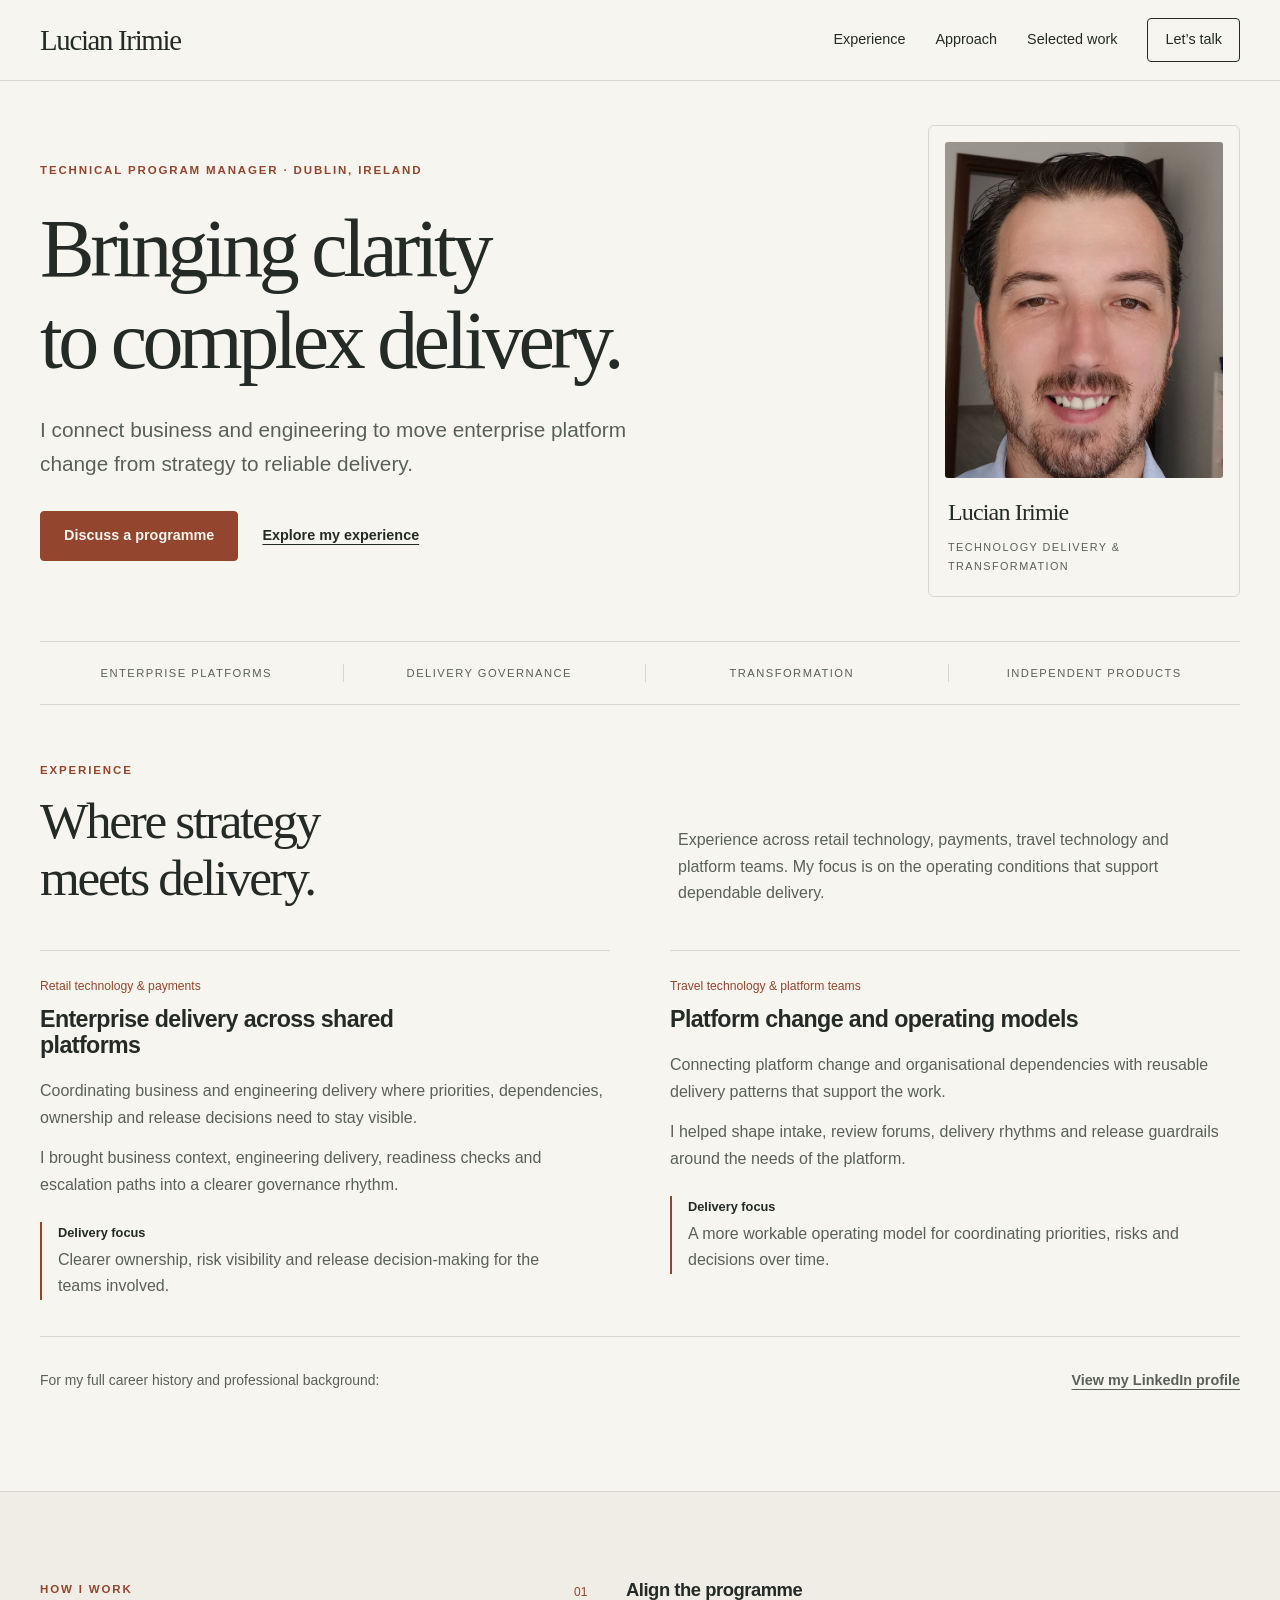
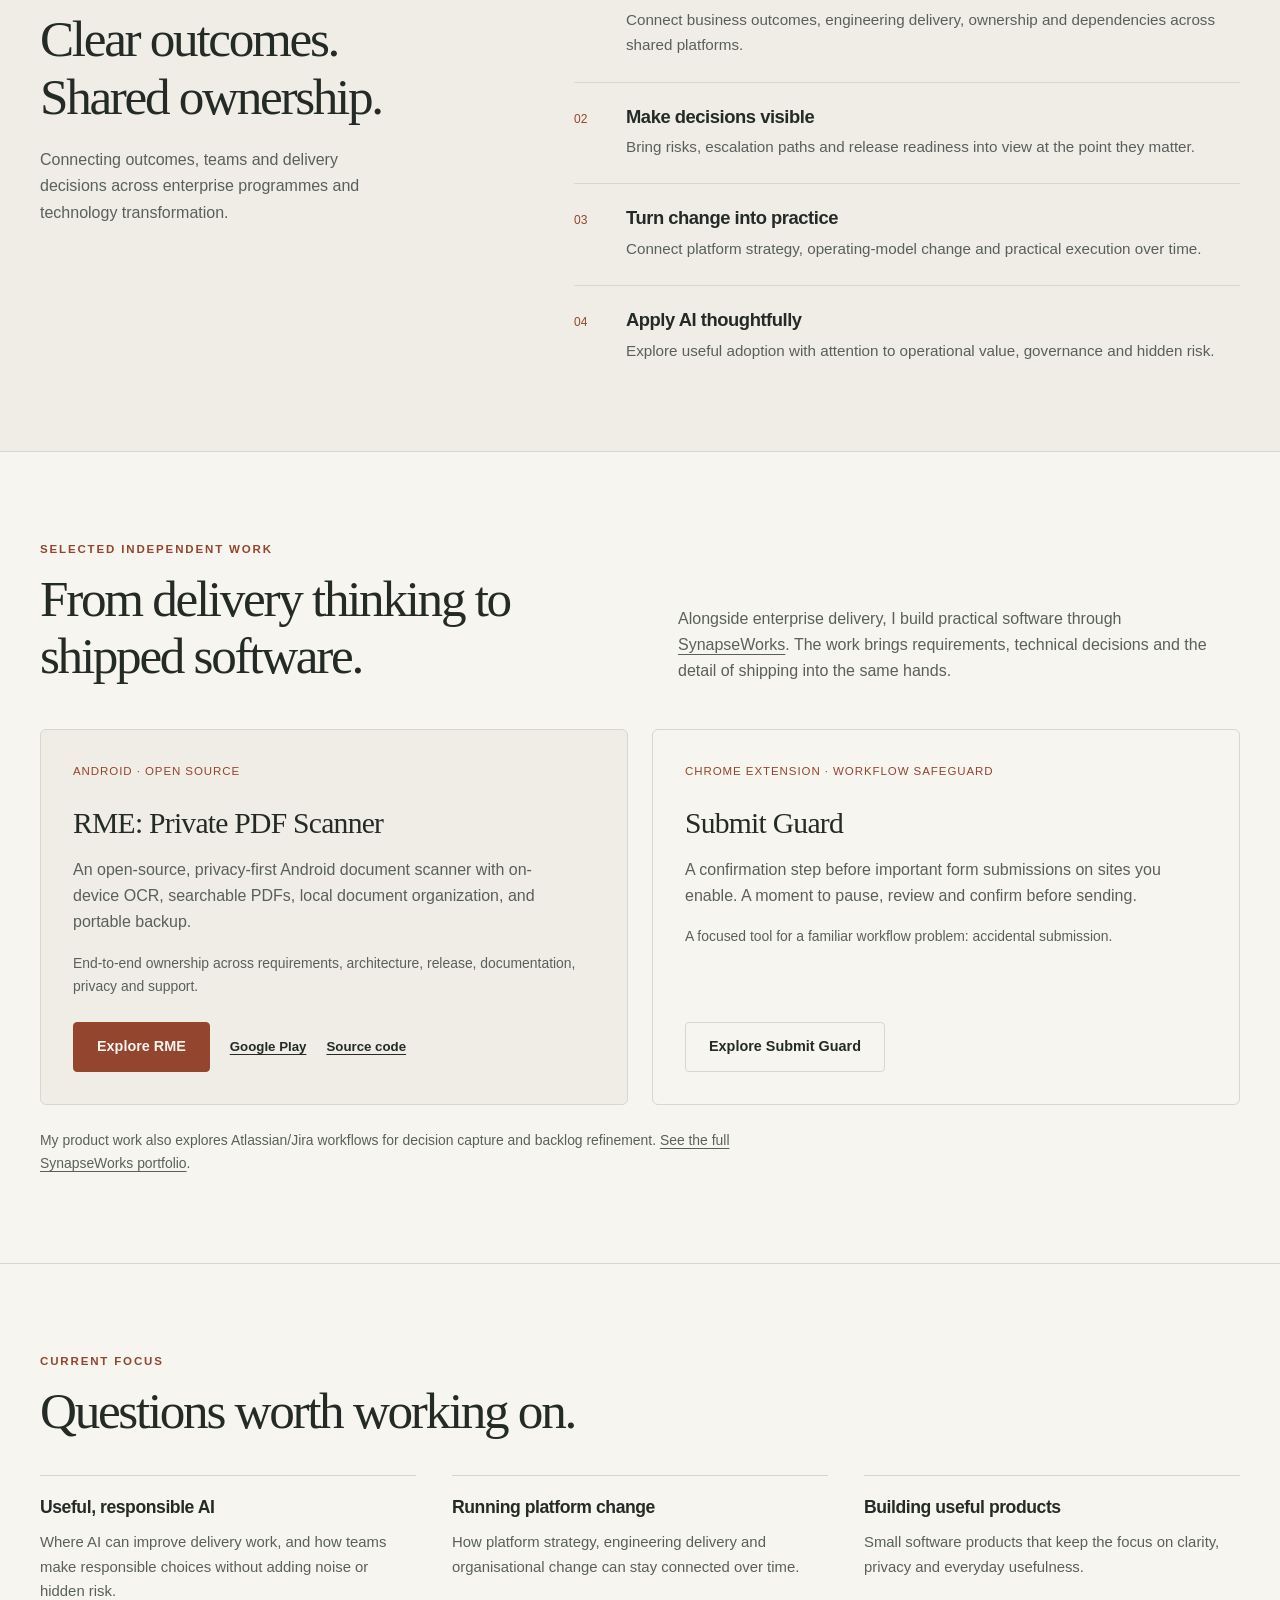
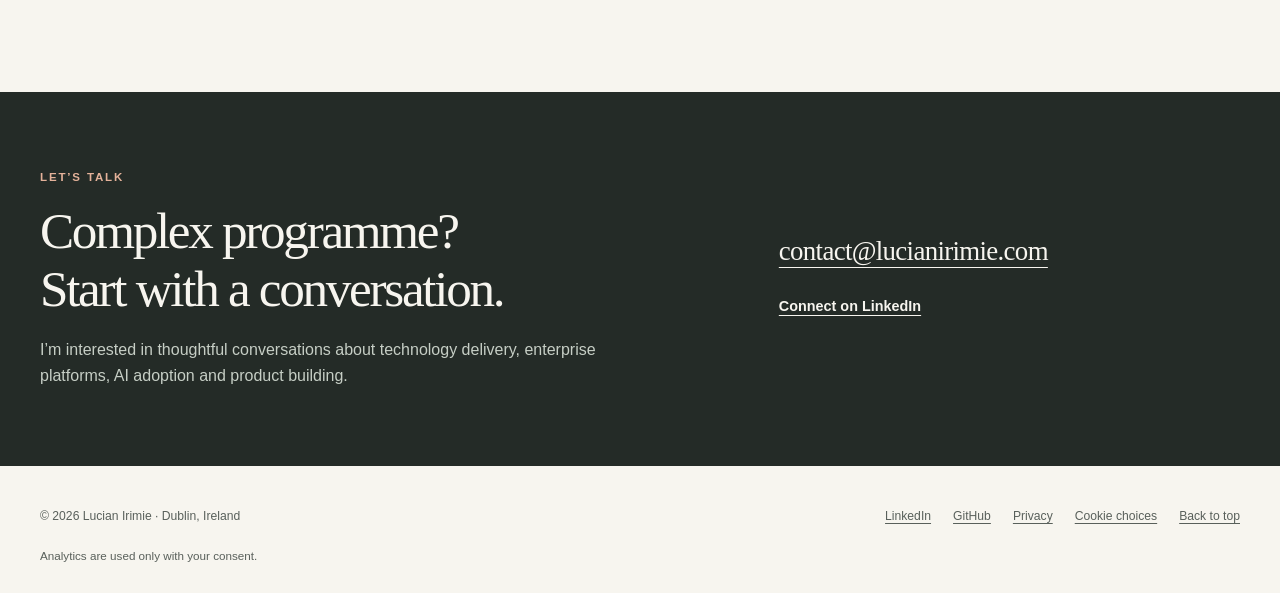
==== commit 1236ac69: "chore: align RME branding on personal website" ====
--- a/index.html
+++ b/index.html
@@ -178,8 +178,8 @@
         <div class="project-grid">
           <article class="project project-featured">
             <p class="project-meta">Android · Open source</p>
-            <h3>RME: PDF &amp; Document Scanner</h3>
-            <p>An Android document scanner with multilingual on-device OCR, full-library search, searchable PDFs, migration and portable backup.</p>
+            <h3>RME: Private PDF Scanner</h3>
+            <p>An open-source, privacy-first Android document scanner with on-device OCR, searchable PDFs, local document organization, and portable backup.</p>
             <p class="project-detail">End-to-end ownership across requirements, architecture, release, documentation, privacy and support.</p>
             <div class="actions">
               <a class="button" href="https://synapseworks.org/rme-pdf-scanner/">Explore RME</a>
